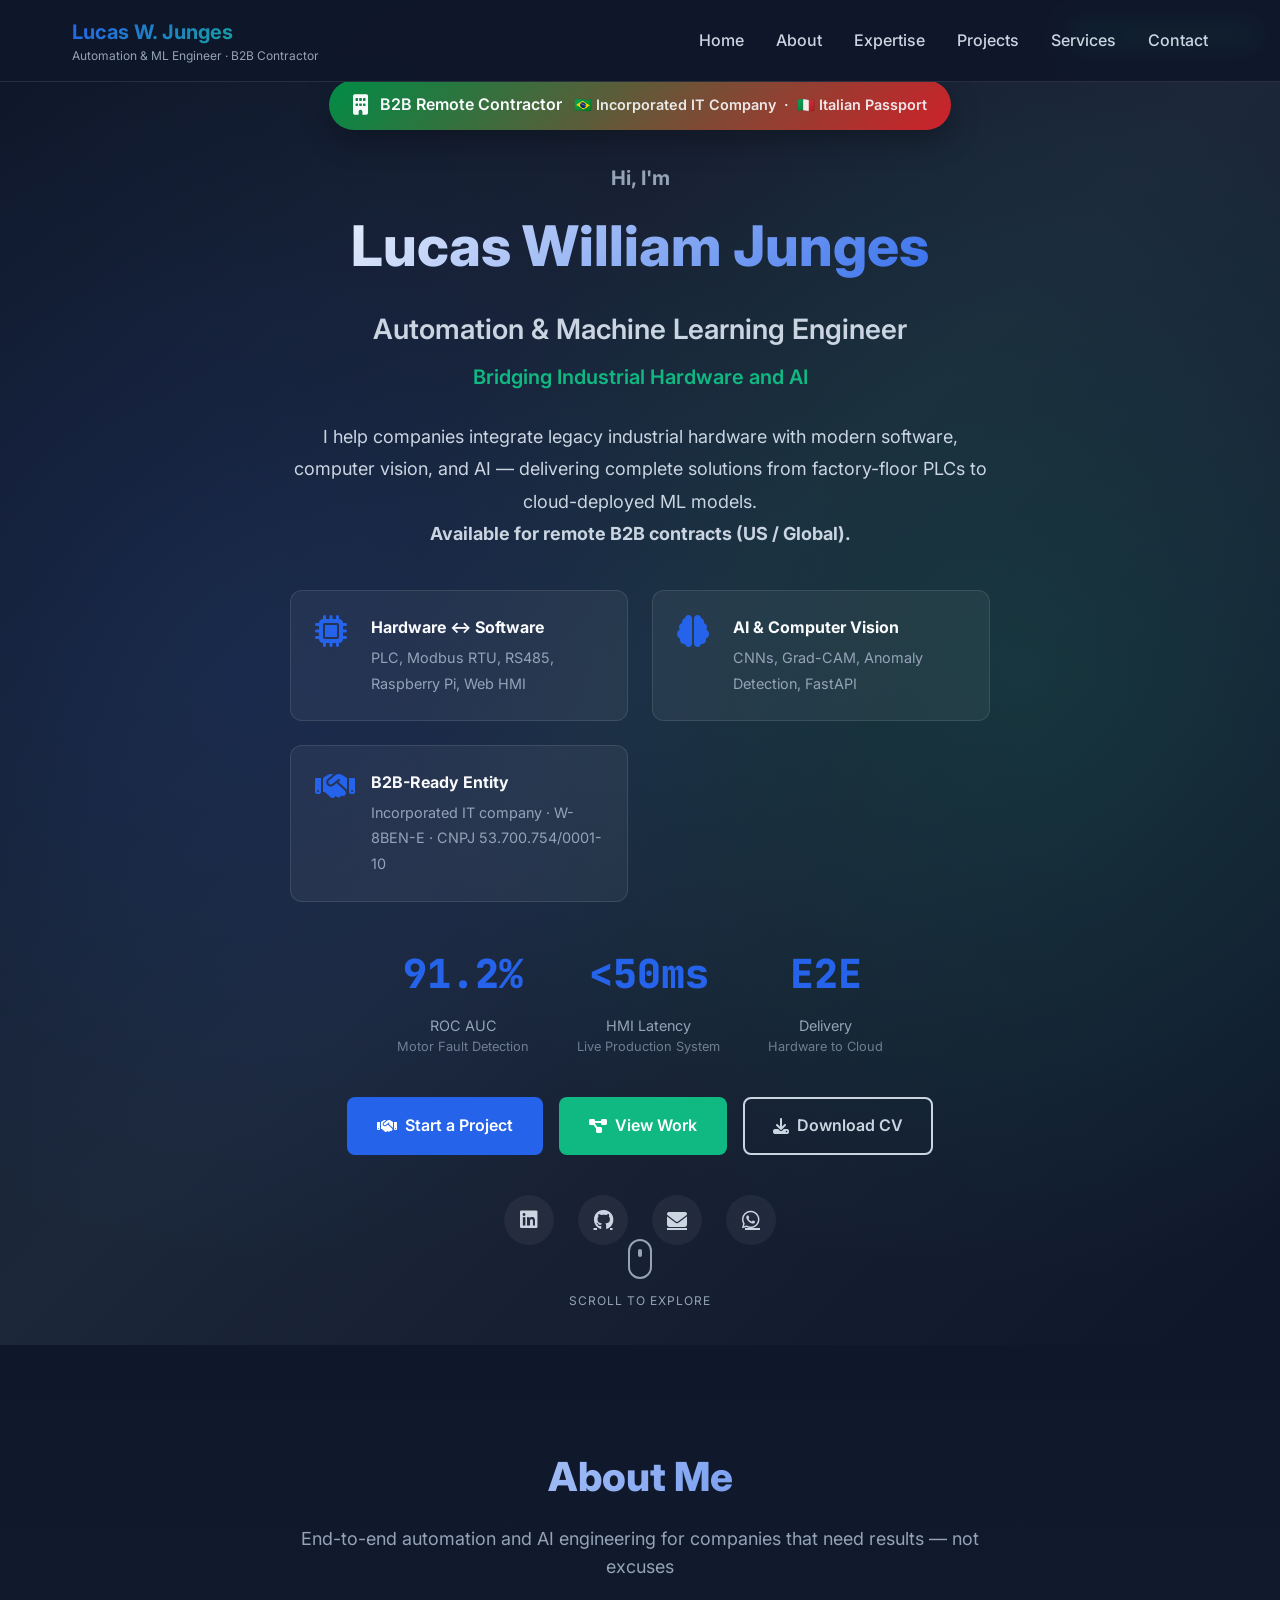
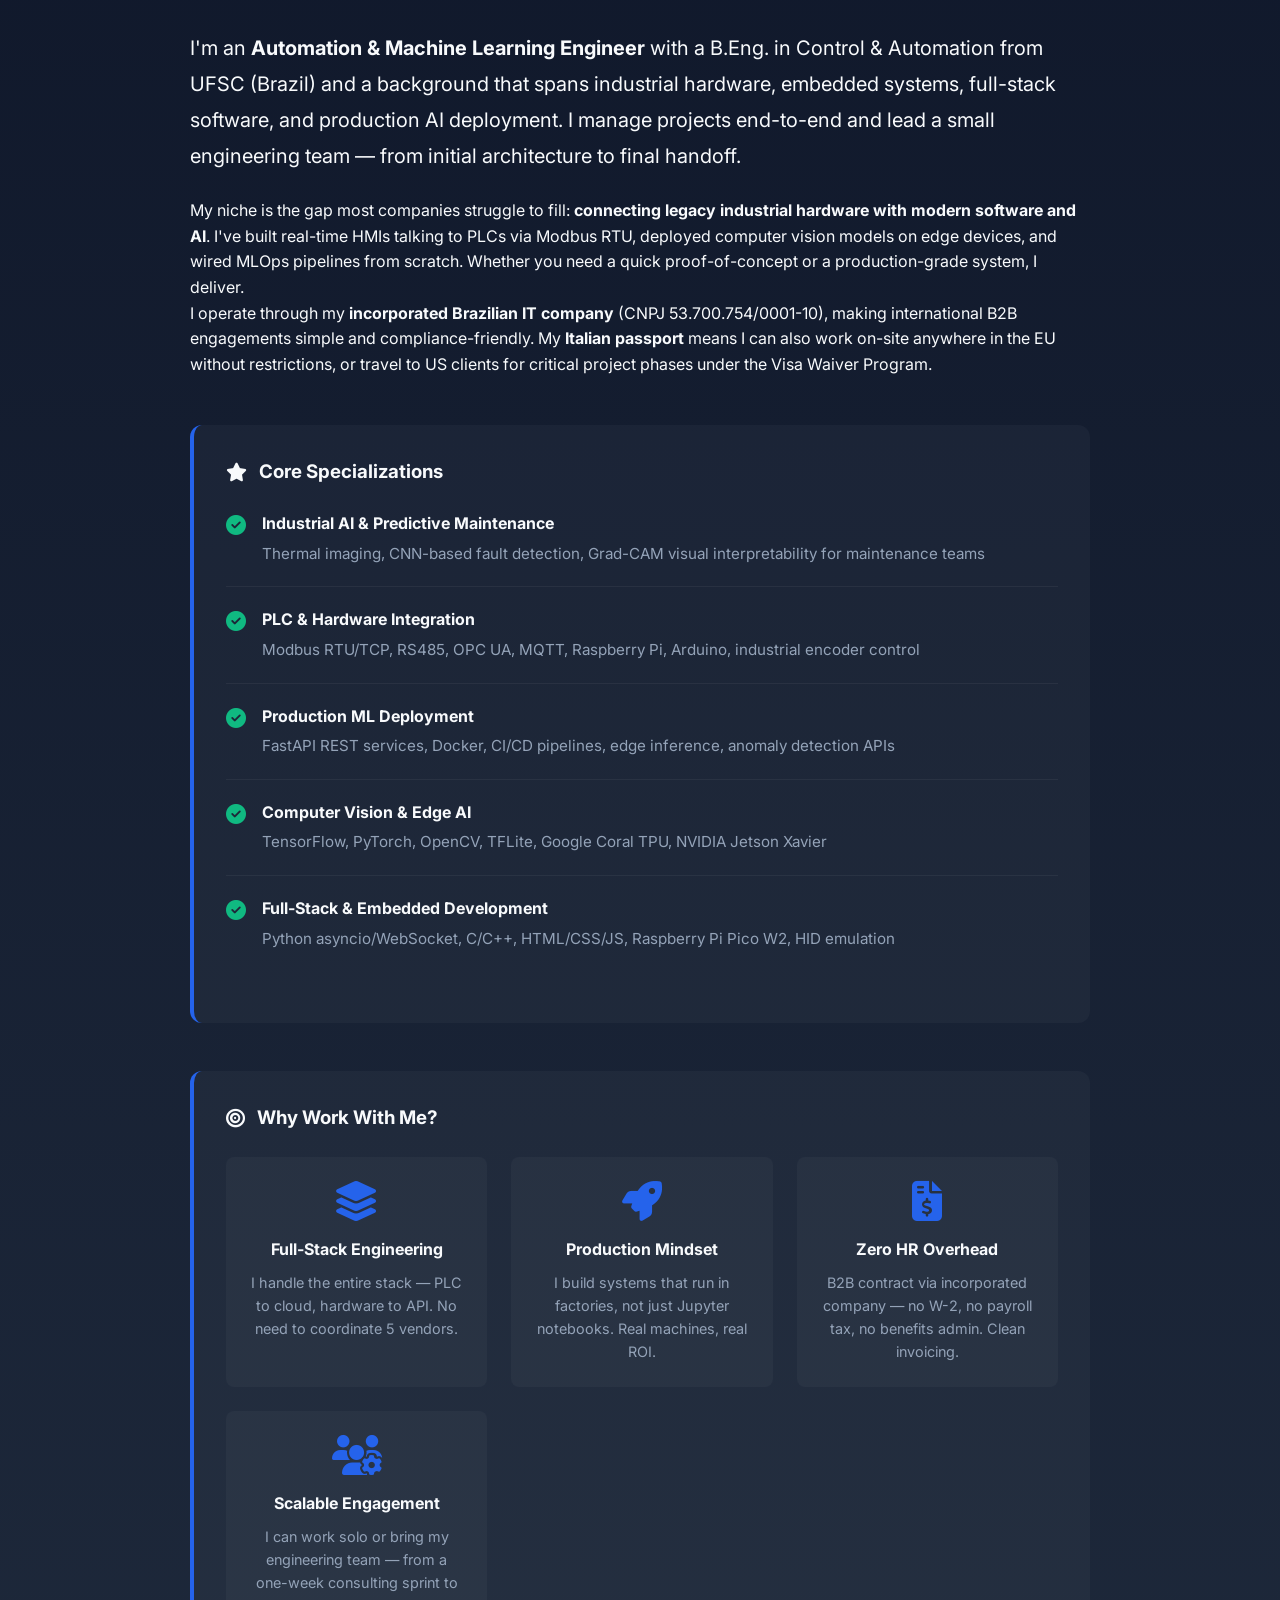
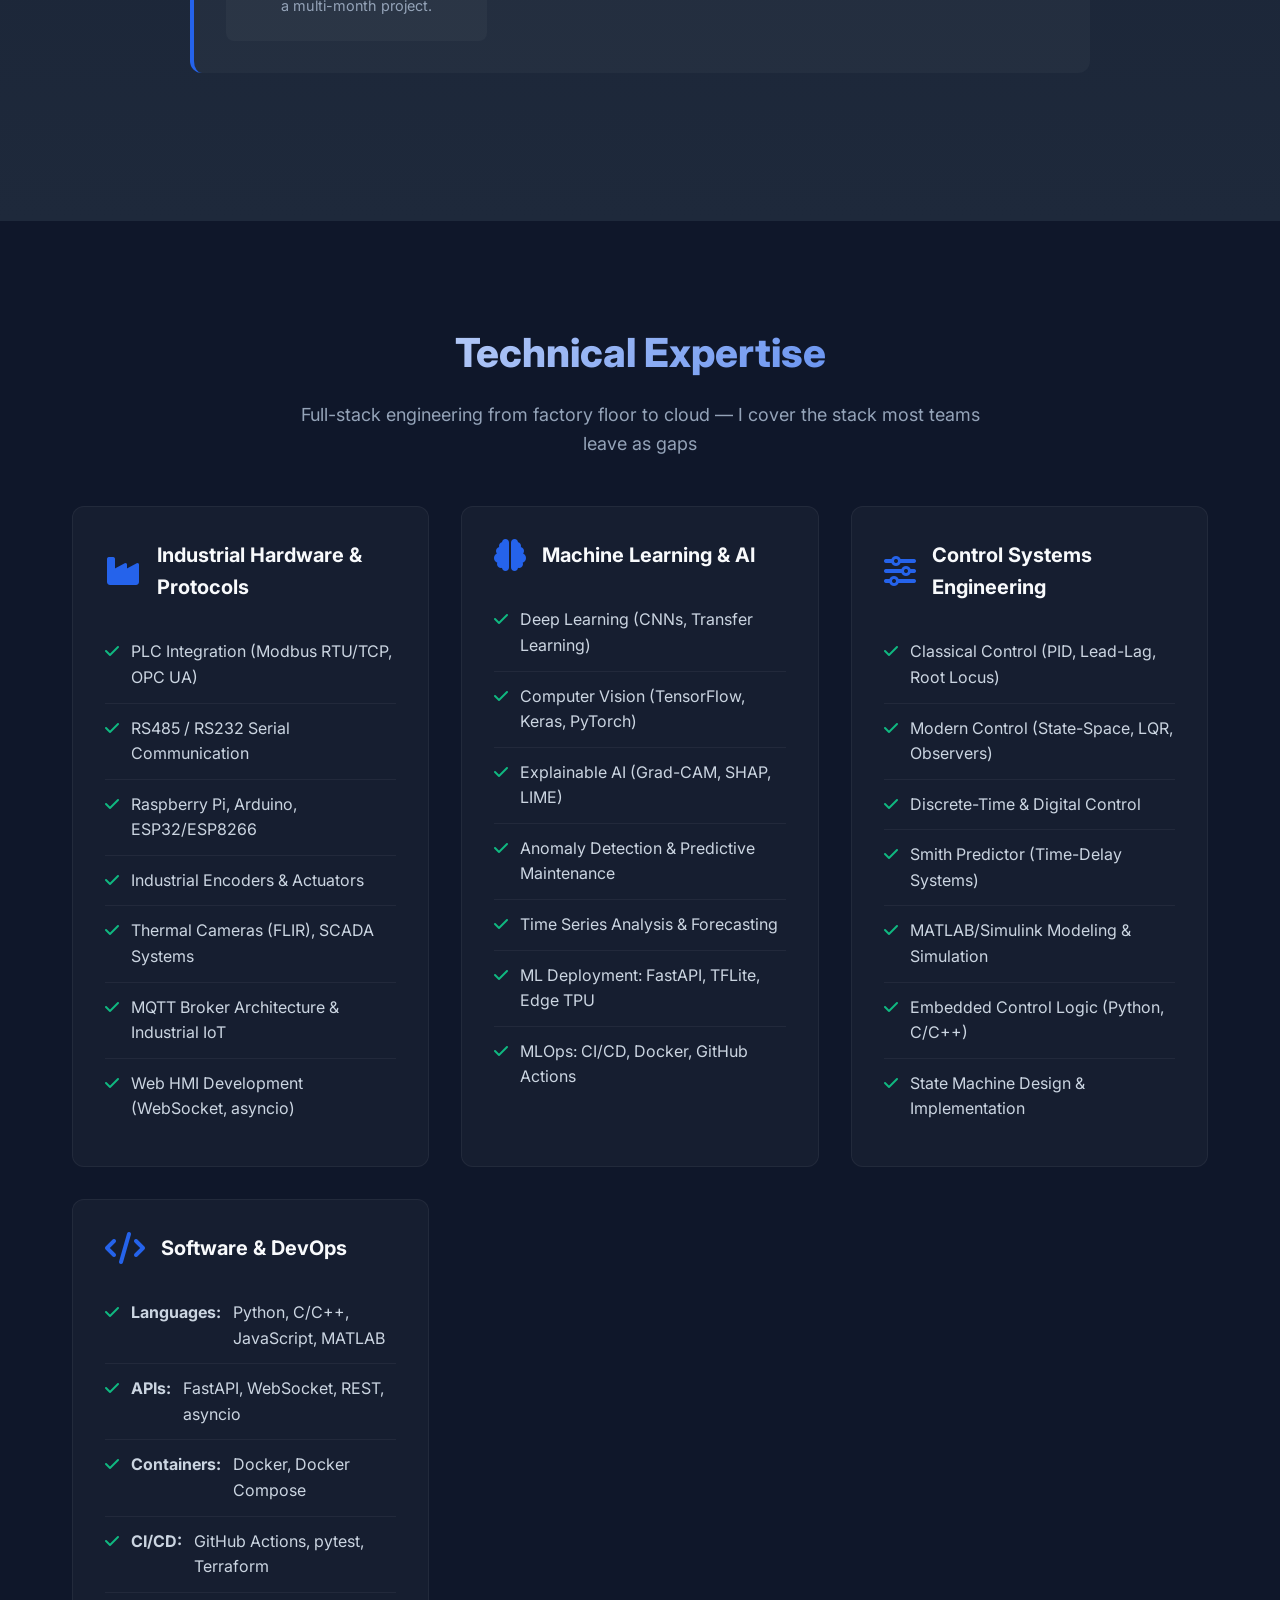
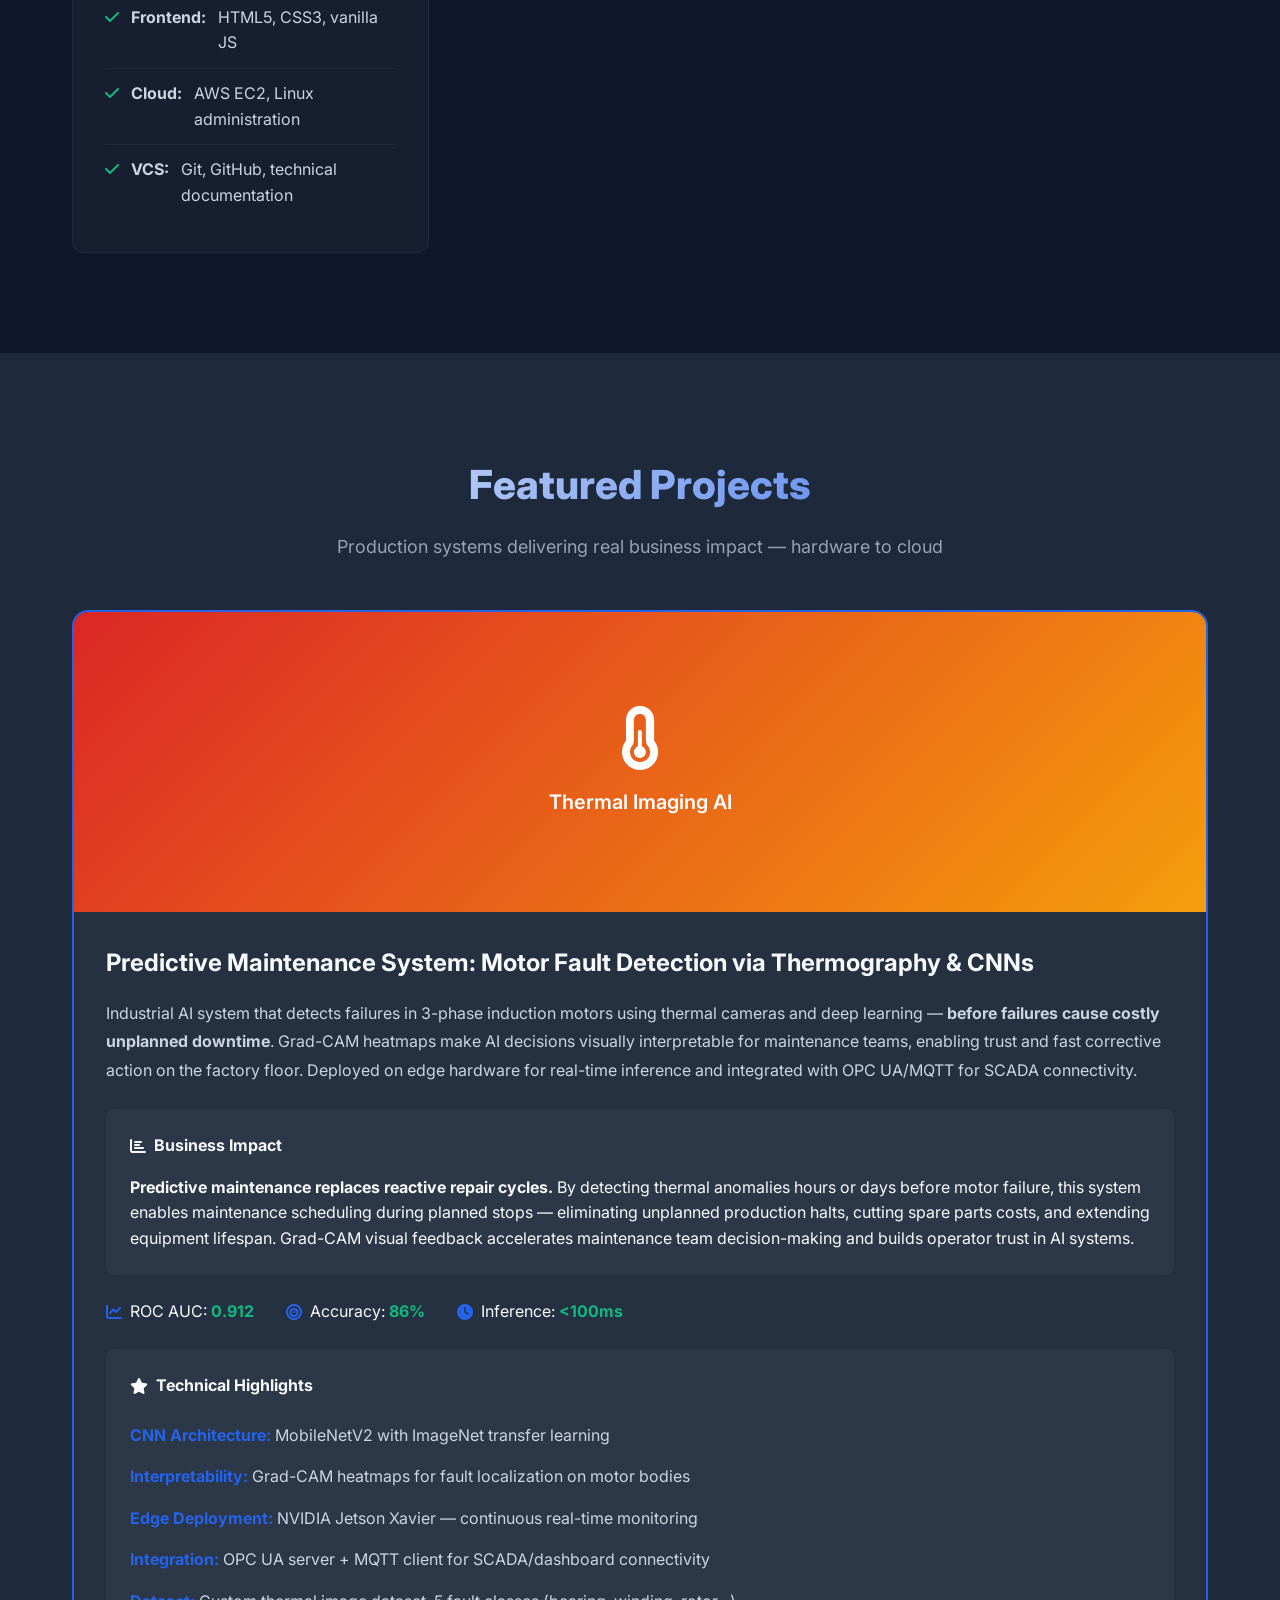
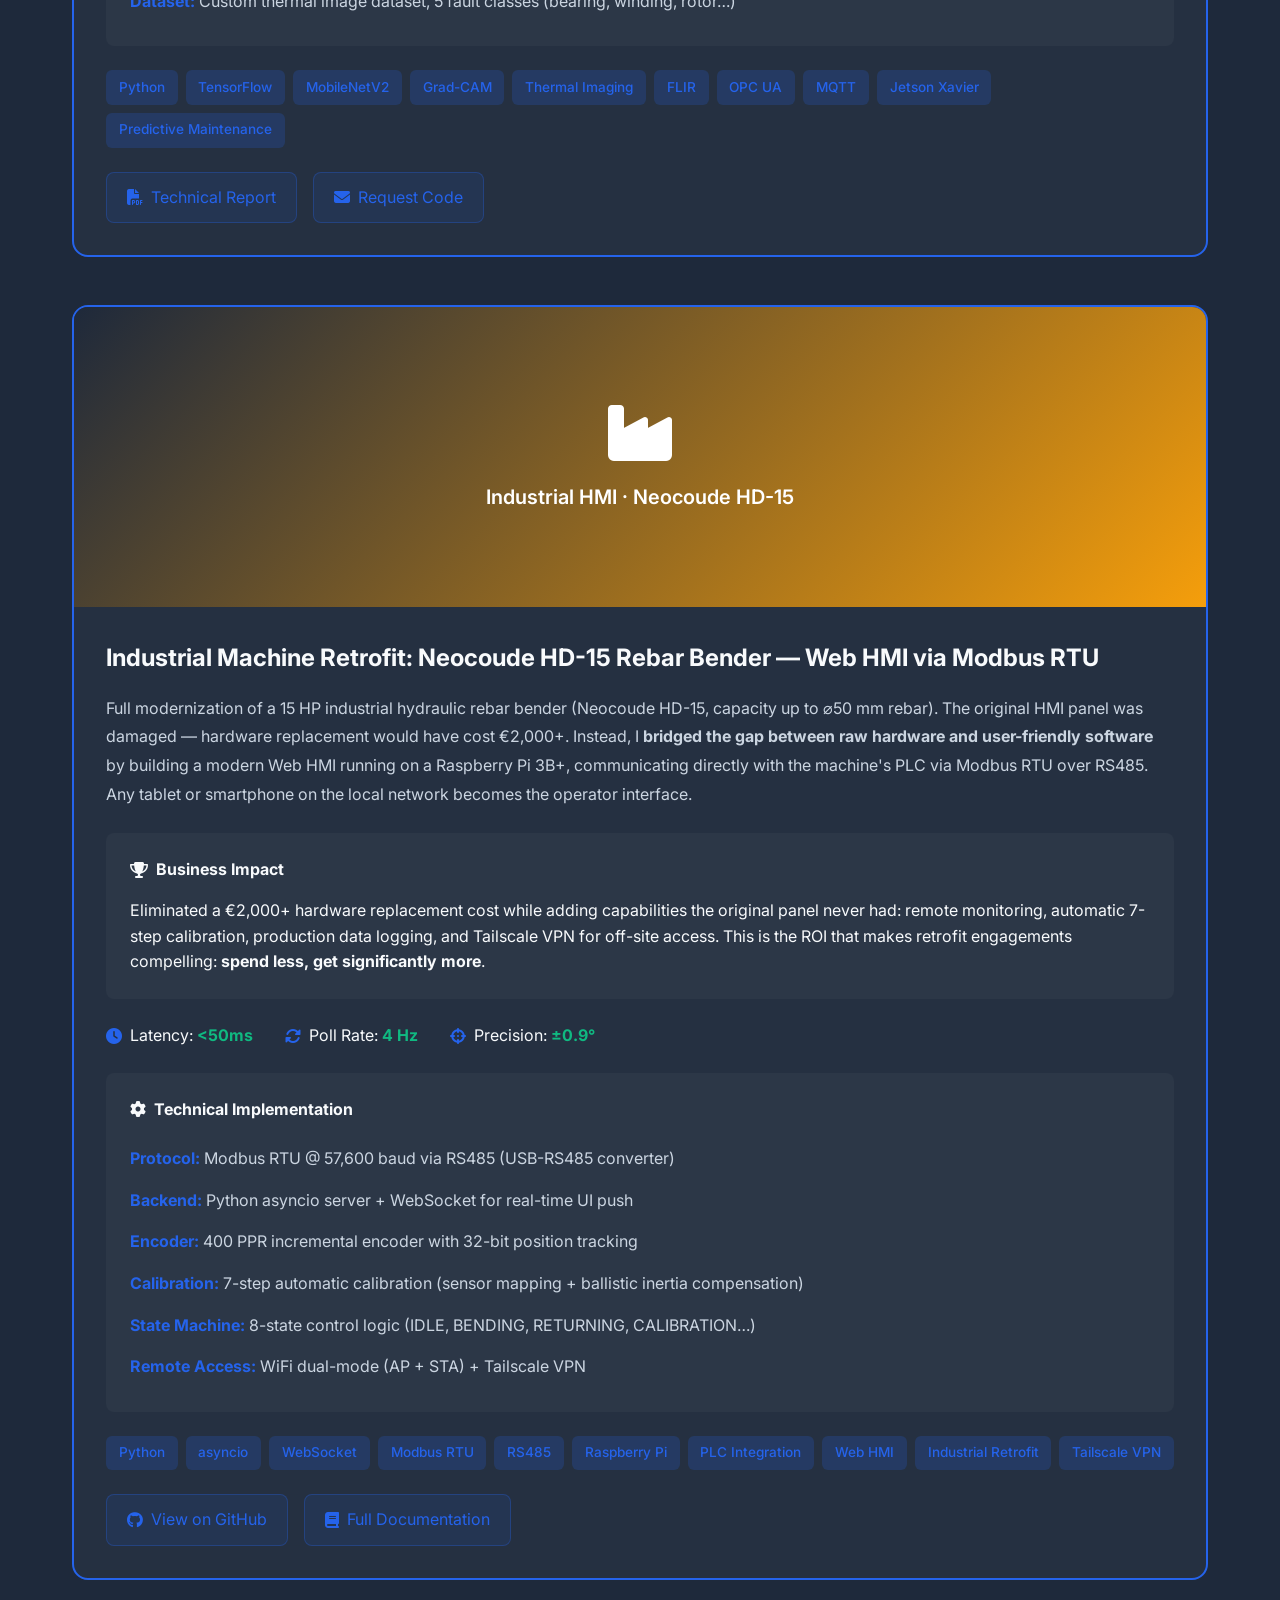
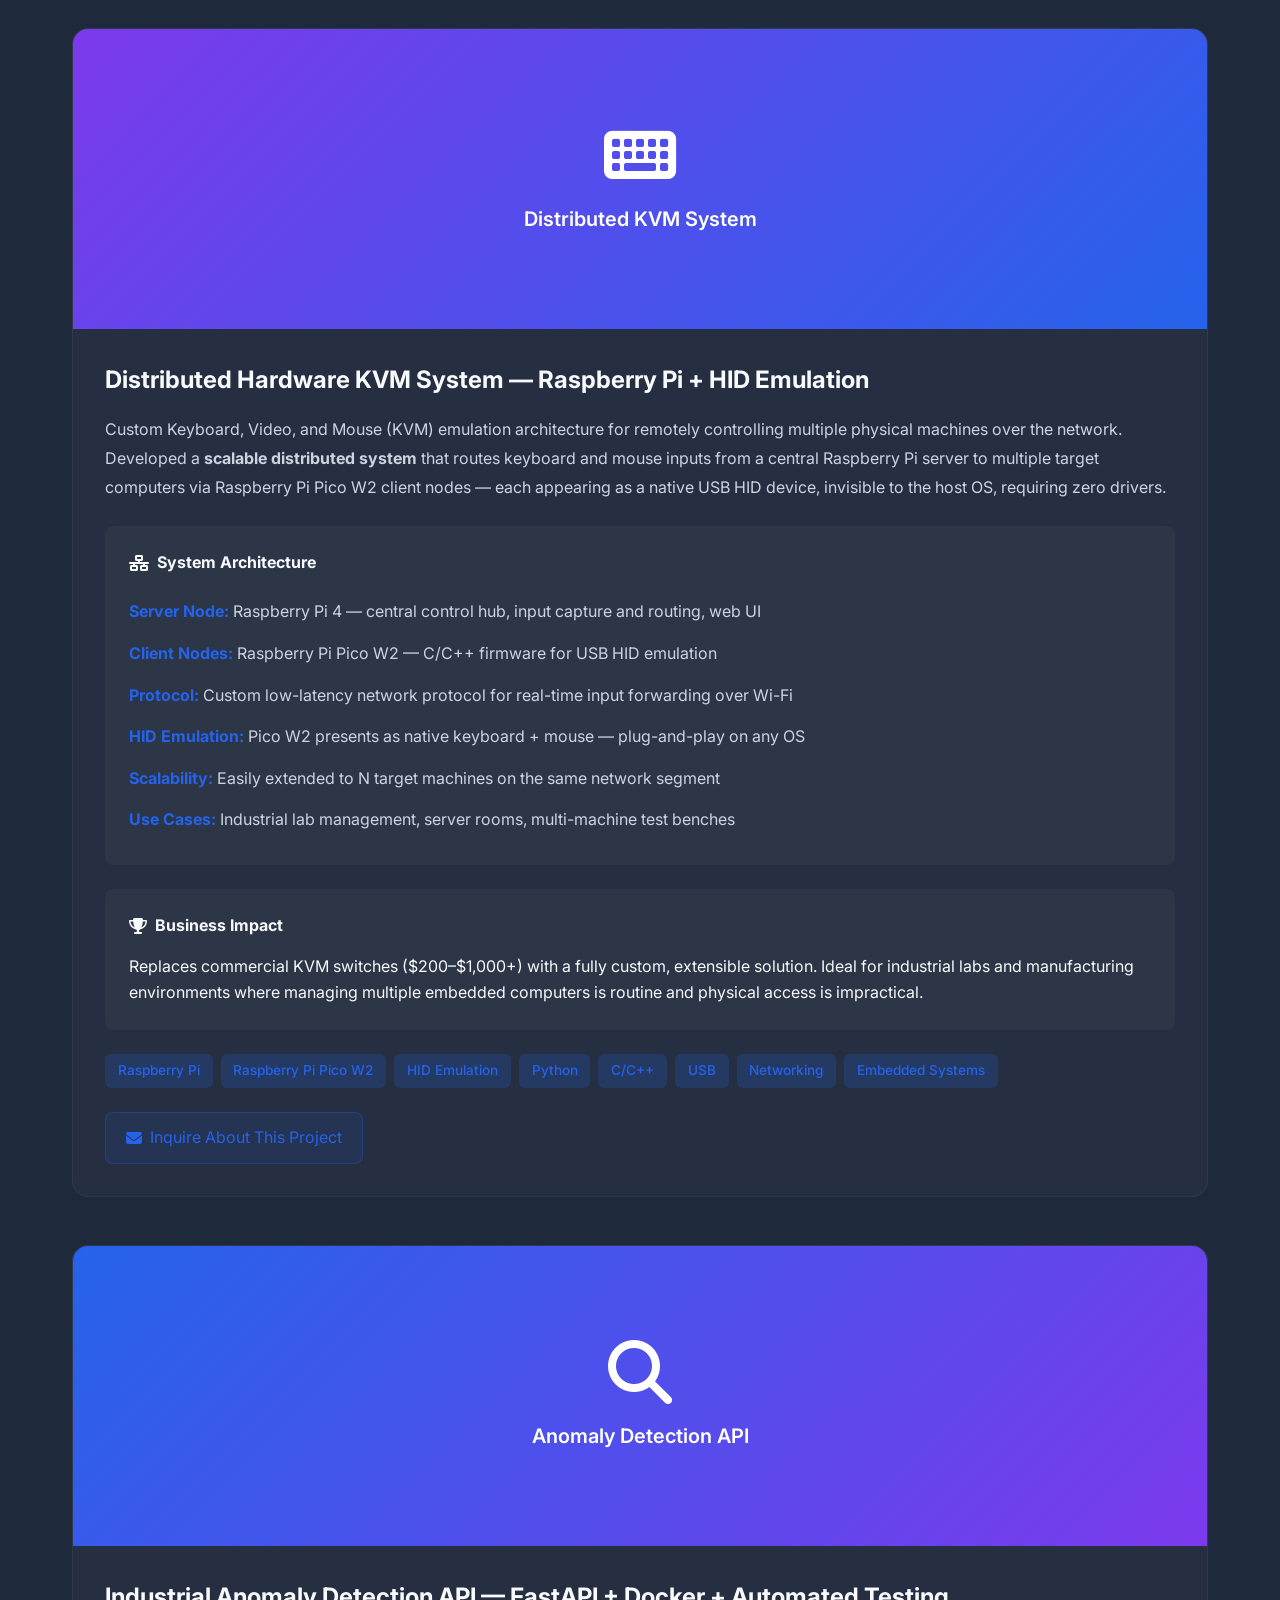
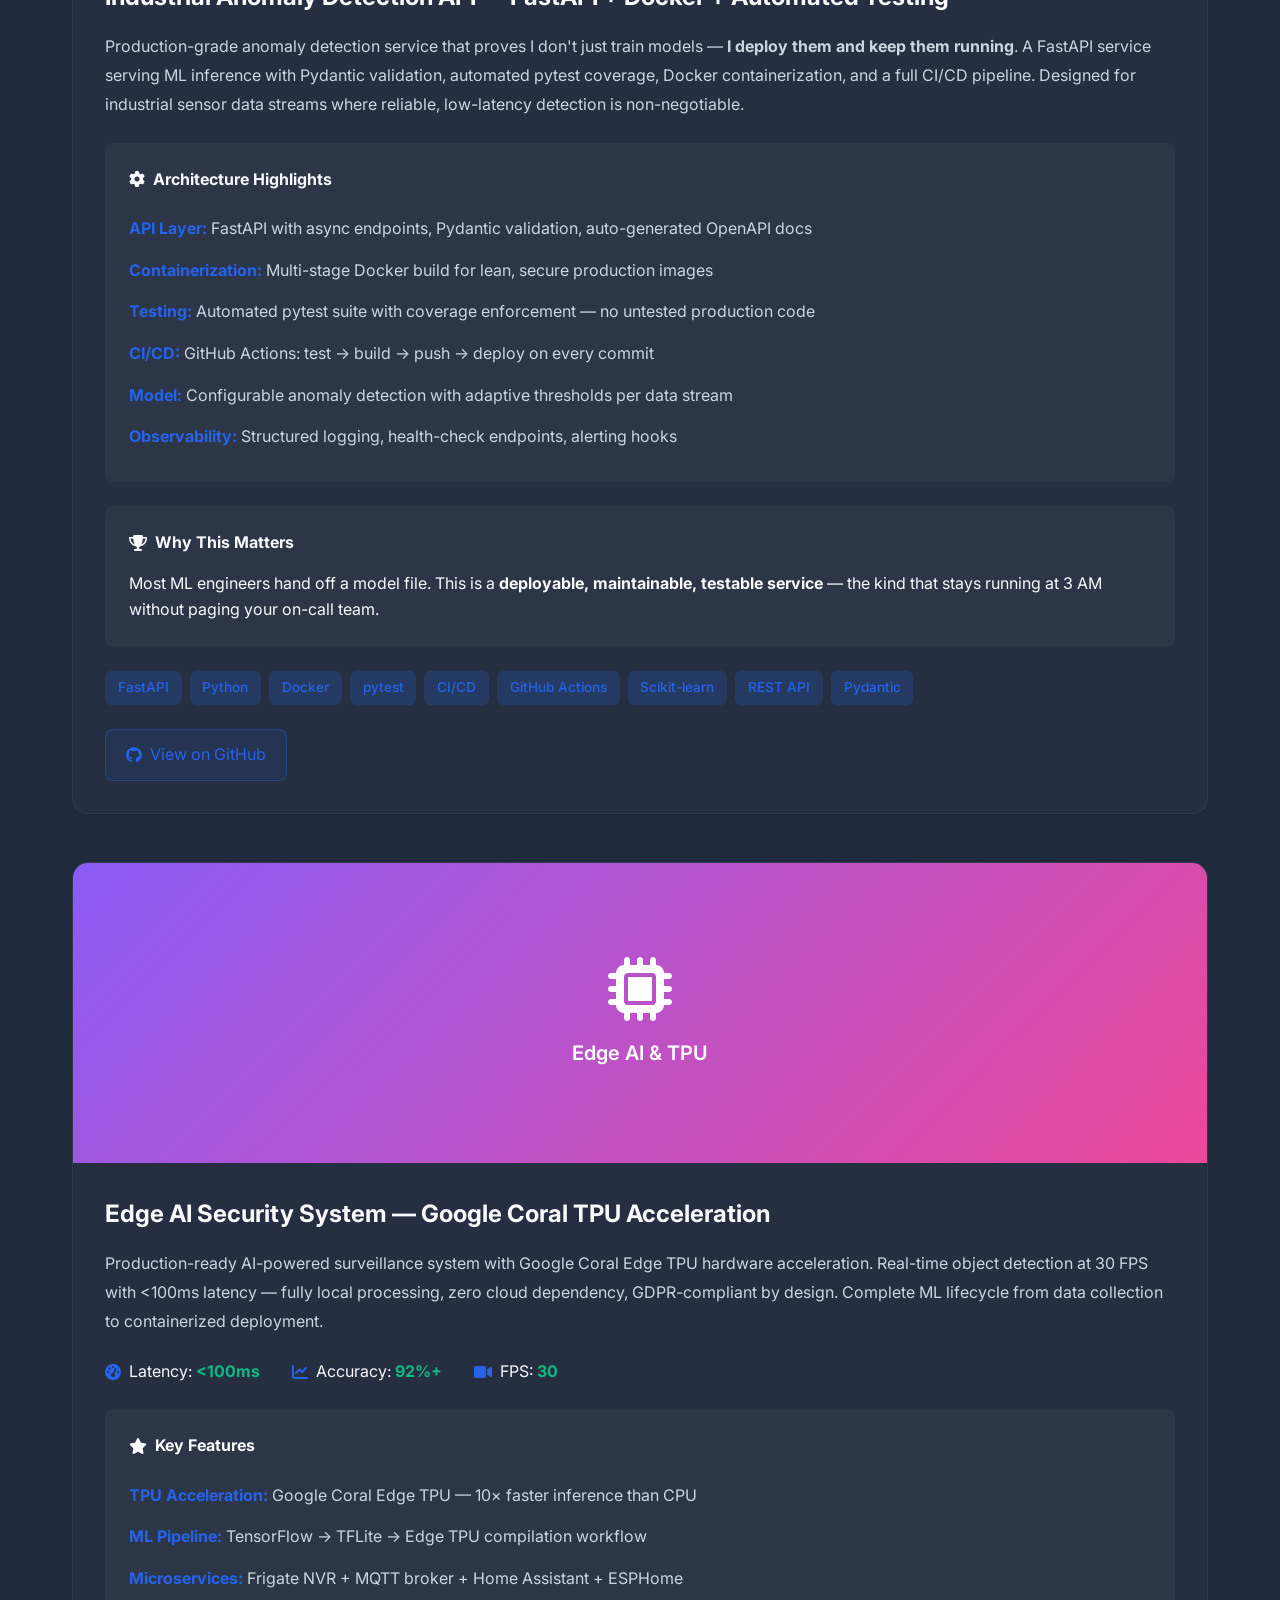
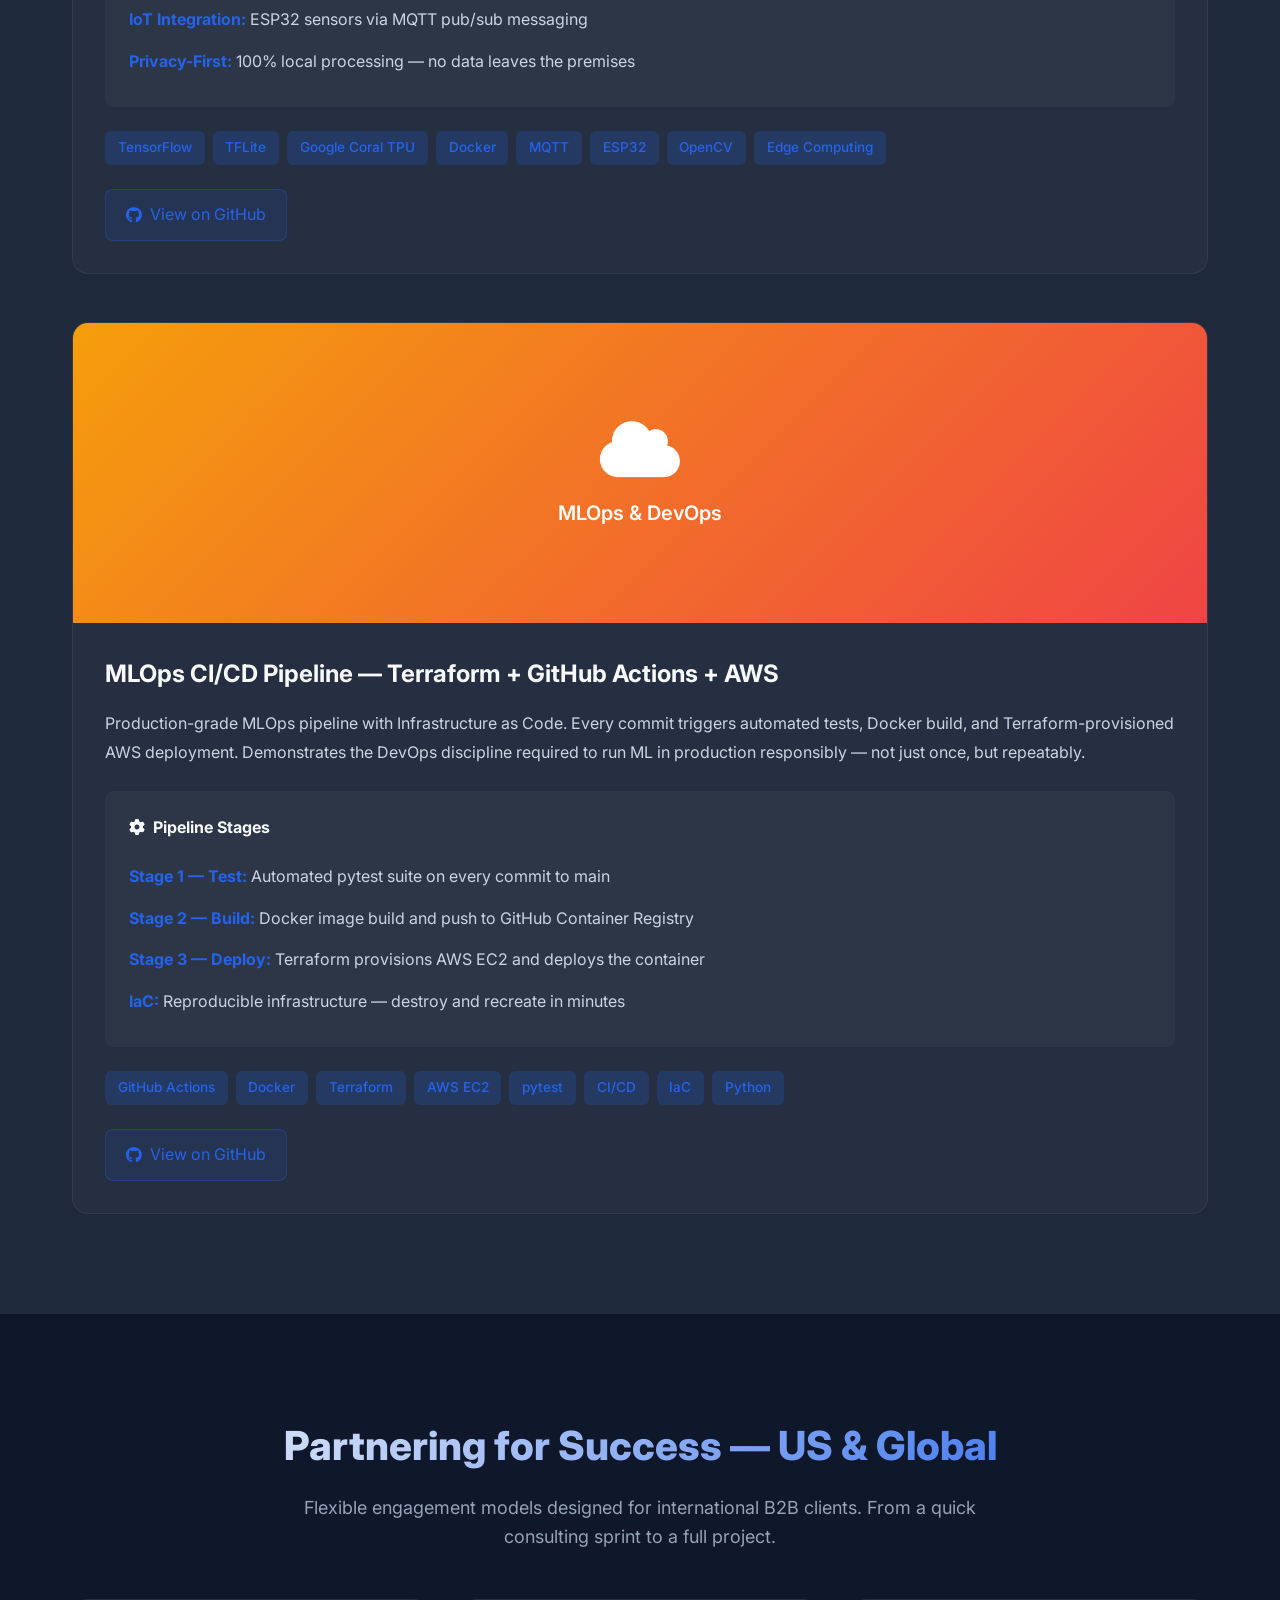
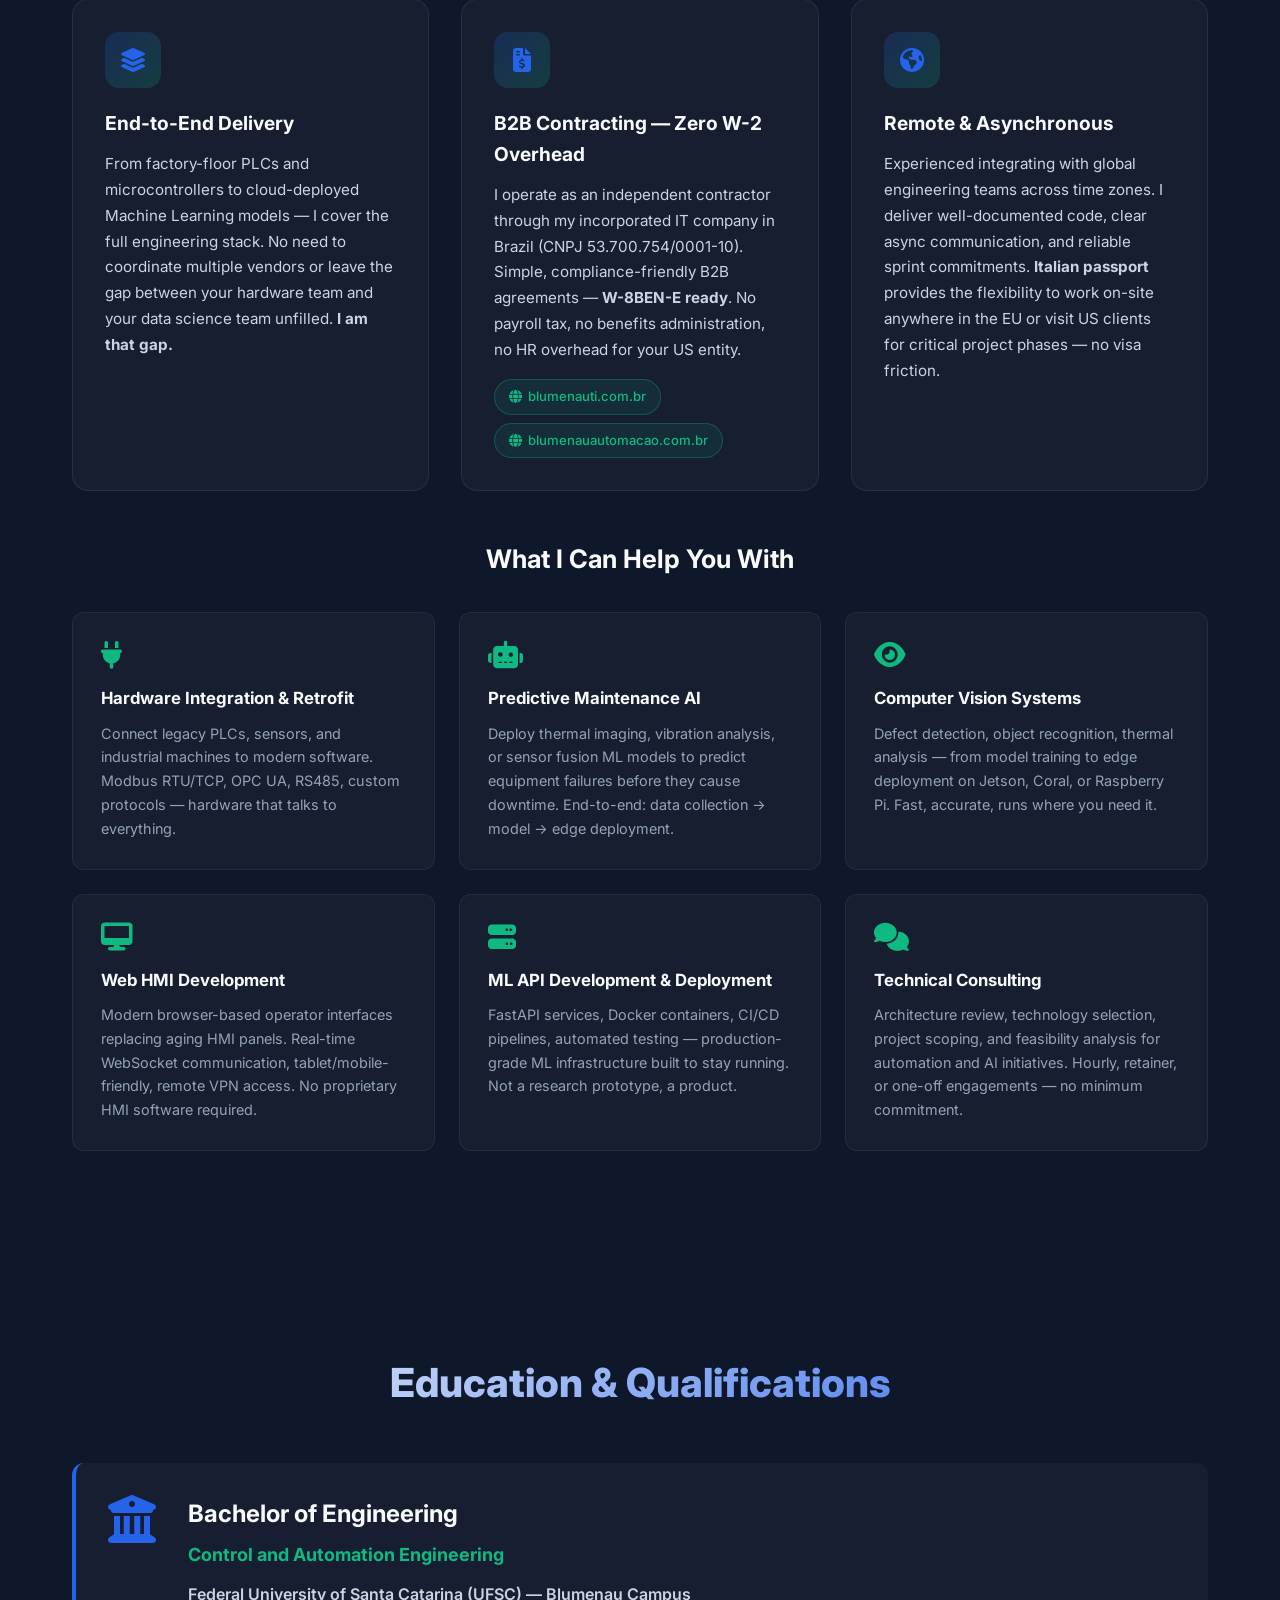
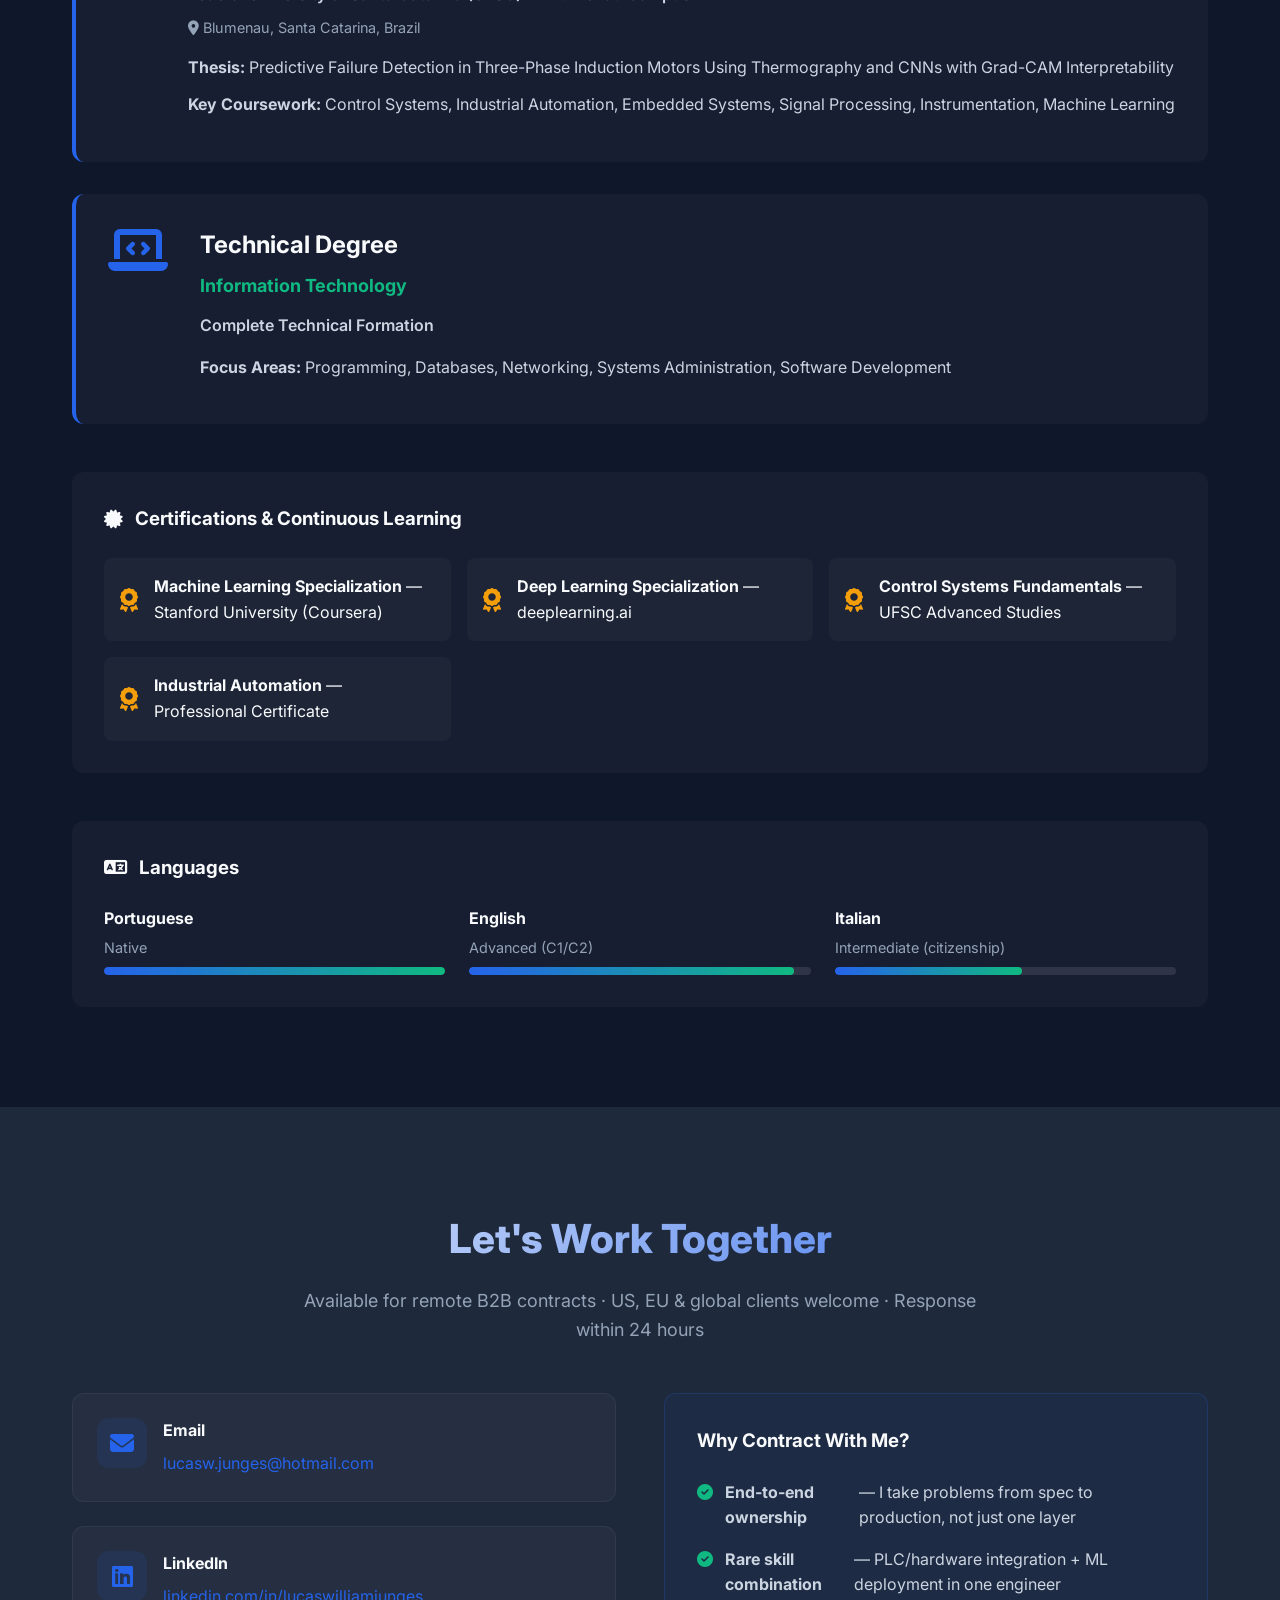
==== index.html @ c7e73b7f "Refactor portfolio: B2B remote contractor positioning for US/global market - Hero: new headline "Aut" ====
<!DOCTYPE html>
<html lang="en">
<head>
    <meta charset="UTF-8">
    <meta name="viewport" content="width=device-width, initial-scale=1.0">

    <!-- SEO: B2B Remote Contractor, US/Global Market -->
    <meta name="description" content="Lucas William Junges — Automation & Machine Learning Engineer. B2B remote contractor delivering end-to-end industrial AI, PLC integration, computer vision, and full-stack automation solutions for US and global companies. W-8BEN-E ready. CNPJ 53.700.754/0001-10.">
    <meta name="keywords" content="automation engineer contractor, machine learning consultant, industrial AI engineer, PLC integration, Modbus RTU, computer vision engineer, predictive maintenance, FastAPI ML deployment, Industry 4.0 consultant, remote B2B contractor, industrial IoT, Python automation, Docker ML, Raspberry Pi PLC, HMI development, SCADA, W-8BEN-E, Brazilian IT company, blumenau automation, industrial retrofit, industrial anomaly detection, edge AI, embedded systems engineer">
    <meta name="author" content="Lucas William Junges">
    <meta name="robots" content="index, follow">
    <link rel="canonical" href="https://lucaswjunges.github.io/">

    <!-- Open Graph / Social Media -->
    <meta property="og:type" content="website">
    <meta property="og:url" content="https://lucaswjunges.github.io/">
    <meta property="og:title" content="Lucas William Junges | Industrial AI & Automation Engineer | B2B Remote Contractor">
    <meta property="og:description" content="End-to-end automation and ML engineering. From factory-floor PLCs to cloud-deployed AI models. Available for B2B remote contracts with US and global companies. W-8BEN-E ready.">
    <meta property="og:image" content="https://lucaswjunges.github.io/assets/preview.jpg">

    <!-- Twitter Card -->
    <meta name="twitter:card" content="summary_large_image">
    <meta name="twitter:title" content="Lucas William Junges | Industrial AI & Automation Engineer">
    <meta name="twitter:description" content="B2B remote contractor. Industrial AI, PLC integration, computer vision. End-to-end delivery from hardware to cloud. W-8BEN-E ready.">

    <title>Lucas William Junges | Automation &amp; ML Engineer | B2B Remote Contractor</title>

    <!-- JSON-LD Structured Data -->
    <script type="application/ld+json">
    {
      "@context": "https://schema.org",
      "@type": "ProfessionalService",
      "name": "Lucas William Junges — Automation & AI Engineering",
      "description": "End-to-end industrial automation and machine learning engineering services. B2B remote contractor for US and global companies.",
      "url": "https://lucaswjunges.github.io/",
      "sameAs": [
        "https://linkedin.com/in/lucaswilliamjunges",
        "https://github.com/lucaswjunges",
        "https://www.blumenauti.com.br",
        "https://www.blumenauautomacao.com.br"
      ],
      "founder": {
        "@type": "Person",
        "name": "Lucas William Junges",
        "jobTitle": "Automation & Machine Learning Engineer",
        "email": "lucasw.junges@hotmail.com",
        "nationality": ["Brazilian", "Italian"],
        "alumniOf": "Federal University of Santa Catarina (UFSC)"
      },
      "areaServed": "Worldwide",
      "serviceType": ["Industrial Automation", "Machine Learning Engineering", "Computer Vision", "PLC Integration", "IoT Development", "Software Development", "Predictive Maintenance", "Technical Consulting"],
      "taxID": "53.700.754/0001-10"
    }
    </script>

    <!-- Fonts -->
    <link rel="preconnect" href="https://fonts.googleapis.com">
    <link rel="preconnect" href="https://fonts.gstatic.com" crossorigin>
    <link href="https://fonts.googleapis.com/css2?family=Inter:wght@300;400;500;600;700;800&family=JetBrains+Mono:wght@400;500;600&display=swap" rel="stylesheet">

    <!-- Font Awesome -->
    <link rel="stylesheet" href="https://cdnjs.cloudflare.com/ajax/libs/font-awesome/6.4.0/css/all.min.css">

    <!-- Custom CSS -->
    <link rel="stylesheet" href="css/style.css">
</head>
<body>

    <!-- Navigation -->
    <nav class="navbar" id="navbar">
        <div class="container">
            <a href="#" class="logo">
                <span class="logo-text">Lucas W. Junges</span>
                <span class="logo-subtitle">Automation &amp; ML Engineer · B2B Contractor</span>
            </a>
            <ul class="nav-menu" id="nav-menu">
                <li><a href="#home" class="nav-link">Home</a></li>
                <li><a href="#about" class="nav-link">About</a></li>
                <li><a href="#expertise" class="nav-link">Expertise</a></li>
                <li><a href="#projects" class="nav-link">Projects</a></li>
                <li><a href="#services" class="nav-link">Services</a></li>
                <li><a href="#contact" class="nav-link">Contact</a></li>
            </ul>
            <div class="hamburger" id="hamburger">
                <span></span>
                <span></span>
                <span></span>
            </div>
        </div>
    </nav>

    <!-- ===== HERO SECTION ===== -->
    <section id="home" class="hero">
        <div class="hero-background"></div>
        <div class="container">
            <div class="hero-content">

                <!-- B2B Contractor Badge -->
                <div class="eu-badge">
                    <i class="fas fa-building"></i>
                    <span>B2B Remote Contractor</span>
                    <span class="badge-detail">🇧🇷 Incorporated IT Company &nbsp;·&nbsp; 🇮🇹 Italian Passport</span>
                </div>

                <h1 class="hero-title">
                    <span class="greeting">Hi, I'm</span>
                    <span class="name">Lucas William Junges</span>
                </h1>
                <h2 class="hero-subtitle">
                    Automation &amp; Machine Learning Engineer<br>
                    <span class="specialty">Bridging Industrial Hardware and AI</span>
                </h2>
                <p class="hero-description">
                    I help companies integrate legacy industrial hardware with modern software, computer vision, and AI —
                    delivering complete solutions from factory-floor PLCs to cloud-deployed ML models.<br>
                    <strong>Available for remote B2B contracts (US / Global).</strong>
                </p>

                <div class="hero-highlights">
                    <div class="highlight-item">
                        <i class="fas fa-microchip"></i>
                        <div>
                            <strong>Hardware ↔ Software</strong>
                            <span>PLC, Modbus RTU, RS485, Raspberry Pi, Web HMI</span>
                        </div>
                    </div>
                    <div class="highlight-item">
                        <i class="fas fa-brain"></i>
                        <div>
                            <strong>AI &amp; Computer Vision</strong>
                            <span>CNNs, Grad-CAM, Anomaly Detection, FastAPI</span>
                        </div>
                    </div>
                    <div class="highlight-item">
                        <i class="fas fa-handshake"></i>
                        <div>
                            <strong>B2B-Ready Entity</strong>
                            <span>Incorporated IT company · W-8BEN-E · CNPJ 53.700.754/0001-10</span>
                        </div>
                    </div>
                </div>

                <div class="hero-stats">
                    <div class="stat-item">
                        <span class="stat-number">91.2%</span>
                        <span class="stat-label">ROC AUC<br><small>Motor Fault Detection</small></span>
                    </div>
                    <div class="stat-item">
                        <span class="stat-number">&lt;50ms</span>
                        <span class="stat-label">HMI Latency<br><small>Live Production System</small></span>
                    </div>
                    <div class="stat-item">
                        <span class="stat-number">E2E</span>
                        <span class="stat-label">Delivery<br><small>Hardware to Cloud</small></span>
                    </div>
                </div>

                <div class="hero-cta">
                    <a href="#services" class="btn btn-primary">
                        <i class="fas fa-handshake"></i>
                        Start a Project
                    </a>
                    <a href="#projects" class="btn btn-secondary">
                        <i class="fas fa-project-diagram"></i>
                        View Work
                    </a>
                    <a href="assets/cv/Lucas_Junges_CV_EN.pdf" class="btn btn-outline" download>
                        <i class="fas fa-download"></i>
                        Download CV
                    </a>
                </div>

                <div class="hero-social">
                    <a href="https://linkedin.com/in/lucaswilliamjunges" target="_blank" rel="noopener" aria-label="LinkedIn" title="LinkedIn Profile">
                        <i class="fab fa-linkedin"></i>
                    </a>
                    <a href="https://github.com/lucaswjunges" target="_blank" rel="noopener" aria-label="GitHub" title="GitHub Portfolio">
                        <i class="fab fa-github"></i>
                    </a>
                    <a href="mailto:lucasw.junges@hotmail.com" aria-label="Email" title="Send Email">
                        <i class="fas fa-envelope"></i>
                    </a>
                    <a href="https://wa.me/5547992234556" target="_blank" rel="noopener" aria-label="WhatsApp" title="WhatsApp">
                        <i class="fab fa-whatsapp"></i>
                    </a>
                </div>
            </div>
        </div>
        <div class="scroll-indicator">
            <div class="mouse">
                <div class="wheel"></div>
            </div>
            <span>Scroll to explore</span>
        </div>
    </section>

    <!-- ===== ABOUT SECTION ===== -->
    <section id="about" class="about">
        <div class="container">
            <h2 class="section-title">About Me</h2>
            <p class="section-subtitle">End-to-end automation and AI engineering for companies that need results — not excuses</p>

            <div class="about-content">
                <div class="about-text">
                    <div class="about-intro">
                        <p class="lead">
                            I'm an <strong>Automation &amp; Machine Learning Engineer</strong> with a B.Eng. in Control &amp; Automation from UFSC (Brazil) and a background that spans industrial hardware, embedded systems, full-stack software, and production AI deployment. I manage projects end-to-end and lead a small engineering team — from initial architecture to final handoff.
                        </p>
                        <p>
                            My niche is the gap most companies struggle to fill: <strong>connecting legacy industrial hardware with modern software and AI</strong>. I've built real-time HMIs talking to PLCs via Modbus RTU, deployed computer vision models on edge devices, and wired MLOps pipelines from scratch. Whether you need a quick proof-of-concept or a production-grade system, I deliver.
                        </p>
                        <p>
                            I operate through my <strong>incorporated Brazilian IT company</strong> (CNPJ 53.700.754/0001-10), making international B2B engagements simple and compliance-friendly. My <strong>Italian passport</strong> means I can also work on-site anywhere in the EU without restrictions, or travel to US clients for critical project phases under the Visa Waiver Program.
                        </p>
                    </div>

                    <div class="about-specializations">
                        <h3><i class="fas fa-star"></i> Core Specializations</h3>
                        <ul class="specialization-list">
                            <li>
                                <i class="fas fa-check-circle"></i>
                                <div>
                                    <strong>Industrial AI &amp; Predictive Maintenance</strong>
                                    <span>Thermal imaging, CNN-based fault detection, Grad-CAM visual interpretability for maintenance teams</span>
                                </div>
                            </li>
                            <li>
                                <i class="fas fa-check-circle"></i>
                                <div>
                                    <strong>PLC &amp; Hardware Integration</strong>
                                    <span>Modbus RTU/TCP, RS485, OPC UA, MQTT, Raspberry Pi, Arduino, industrial encoder control</span>
                                </div>
                            </li>
                            <li>
                                <i class="fas fa-check-circle"></i>
                                <div>
                                    <strong>Production ML Deployment</strong>
                                    <span>FastAPI REST services, Docker, CI/CD pipelines, edge inference, anomaly detection APIs</span>
                                </div>
                            </li>
                            <li>
                                <i class="fas fa-check-circle"></i>
                                <div>
                                    <strong>Computer Vision &amp; Edge AI</strong>
                                    <span>TensorFlow, PyTorch, OpenCV, TFLite, Google Coral TPU, NVIDIA Jetson Xavier</span>
                                </div>
                            </li>
                            <li>
                                <i class="fas fa-check-circle"></i>
                                <div>
                                    <strong>Full-Stack &amp; Embedded Development</strong>
                                    <span>Python asyncio/WebSocket, C/C++, HTML/CSS/JS, Raspberry Pi Pico W2, HID emulation</span>
                                </div>
                            </li>
                        </ul>
                    </div>

                    <div class="about-value-proposition">
                        <h3><i class="fas fa-bullseye"></i> Why Work With Me?</h3>
                        <div class="value-grid">
                            <div class="value-item">
                                <i class="fas fa-layer-group"></i>
                                <strong>Full-Stack Engineering</strong>
                                <p>I handle the entire stack — PLC to cloud, hardware to API. No need to coordinate 5 vendors.</p>
                            </div>
                            <div class="value-item">
                                <i class="fas fa-rocket"></i>
                                <strong>Production Mindset</strong>
                                <p>I build systems that run in factories, not just Jupyter notebooks. Real machines, real ROI.</p>
                            </div>
                            <div class="value-item">
                                <i class="fas fa-file-invoice-dollar"></i>
                                <strong>Zero HR Overhead</strong>
                                <p>B2B contract via incorporated company — no W-2, no payroll tax, no benefits admin. Clean invoicing.</p>
                            </div>
                            <div class="value-item">
                                <i class="fas fa-users-cog"></i>
                                <strong>Scalable Engagement</strong>
                                <p>I can work solo or bring my engineering team — from a one-week consulting sprint to a multi-month project.</p>
                            </div>
                        </div>
                    </div>
                </div>
            </div>
        </div>
    </section>

    <!-- ===== EXPERTISE SECTION ===== -->
    <section id="expertise" class="expertise">
        <div class="container">
            <h2 class="section-title">Technical Expertise</h2>
            <p class="section-subtitle">Full-stack engineering from factory floor to cloud — I cover the stack most teams leave as gaps</p>

            <div class="expertise-grid">
                <!-- Industrial Hardware & Protocols -->
                <div class="expertise-category">
                    <div class="category-header">
                        <i class="fas fa-industry"></i>
                        <h3>Industrial Hardware &amp; Protocols</h3>
                    </div>
                    <ul class="skill-list">
                        <li><i class="fas fa-check"></i> PLC Integration (Modbus RTU/TCP, OPC UA)</li>
                        <li><i class="fas fa-check"></i> RS485 / RS232 Serial Communication</li>
                        <li><i class="fas fa-check"></i> Raspberry Pi, Arduino, ESP32/ESP8266</li>
                        <li><i class="fas fa-check"></i> Industrial Encoders &amp; Actuators</li>
                        <li><i class="fas fa-check"></i> Thermal Cameras (FLIR), SCADA Systems</li>
                        <li><i class="fas fa-check"></i> MQTT Broker Architecture &amp; Industrial IoT</li>
                        <li><i class="fas fa-check"></i> Web HMI Development (WebSocket, asyncio)</li>
                    </ul>
                </div>

                <!-- Machine Learning & AI -->
                <div class="expertise-category">
                    <div class="category-header">
                        <i class="fas fa-brain"></i>
                        <h3>Machine Learning &amp; AI</h3>
                    </div>
                    <ul class="skill-list">
                        <li><i class="fas fa-check"></i> Deep Learning (CNNs, Transfer Learning)</li>
                        <li><i class="fas fa-check"></i> Computer Vision (TensorFlow, Keras, PyTorch)</li>
                        <li><i class="fas fa-check"></i> Explainable AI (Grad-CAM, SHAP, LIME)</li>
                        <li><i class="fas fa-check"></i> Anomaly Detection &amp; Predictive Maintenance</li>
                        <li><i class="fas fa-check"></i> Time Series Analysis &amp; Forecasting</li>
                        <li><i class="fas fa-check"></i> ML Deployment: FastAPI, TFLite, Edge TPU</li>
                        <li><i class="fas fa-check"></i> MLOps: CI/CD, Docker, GitHub Actions</li>
                    </ul>
                </div>

                <!-- Control Systems Engineering -->
                <div class="expertise-category">
                    <div class="category-header">
                        <i class="fas fa-sliders-h"></i>
                        <h3>Control Systems Engineering</h3>
                    </div>
                    <ul class="skill-list">
                        <li><i class="fas fa-check"></i> Classical Control (PID, Lead-Lag, Root Locus)</li>
                        <li><i class="fas fa-check"></i> Modern Control (State-Space, LQR, Observers)</li>
                        <li><i class="fas fa-check"></i> Discrete-Time &amp; Digital Control</li>
                        <li><i class="fas fa-check"></i> Smith Predictor (Time-Delay Systems)</li>
                        <li><i class="fas fa-check"></i> MATLAB/Simulink Modeling &amp; Simulation</li>
                        <li><i class="fas fa-check"></i> Embedded Control Logic (Python, C/C++)</li>
                        <li><i class="fas fa-check"></i> State Machine Design &amp; Implementation</li>
                    </ul>
                </div>

                <!-- Software & DevOps -->
                <div class="expertise-category">
                    <div class="category-header">
                        <i class="fas fa-code"></i>
                        <h3>Software &amp; DevOps</h3>
                    </div>
                    <ul class="skill-list">
                        <li><i class="fas fa-check"></i> <strong>Languages:</strong> Python, C/C++, JavaScript, MATLAB</li>
                        <li><i class="fas fa-check"></i> <strong>APIs:</strong> FastAPI, WebSocket, REST, asyncio</li>
                        <li><i class="fas fa-check"></i> <strong>Containers:</strong> Docker, Docker Compose</li>
                        <li><i class="fas fa-check"></i> <strong>CI/CD:</strong> GitHub Actions, pytest, Terraform</li>
                        <li><i class="fas fa-check"></i> <strong>Frontend:</strong> HTML5, CSS3, vanilla JS</li>
                        <li><i class="fas fa-check"></i> <strong>Cloud:</strong> AWS EC2, Linux administration</li>
                        <li><i class="fas fa-check"></i> <strong>VCS:</strong> Git, GitHub, technical documentation</li>
                    </ul>
                </div>
            </div>
        </div>
    </section>

    <!-- ===== PROJECTS SECTION ===== -->
    <section id="projects" class="projects">
        <div class="container">
            <h2 class="section-title">Featured Projects</h2>
            <p class="section-subtitle">Production systems delivering real business impact — hardware to cloud</p>

            <div class="projects-grid">

                <!-- Project 1: Motor Fault Detection (Thesis) -->
                <div class="project-card featured">
                    <div class="project-tag featured-tag">Featured · B.Eng. Thesis</div>
                    <div class="project-image">
                        <div class="image-placeholder thermal">
                            <i class="fas fa-thermometer-half"></i>
                            <span>Thermal Imaging AI</span>
                        </div>
                    </div>
                    <div class="project-content">
                        <h3 class="project-title">Predictive Maintenance System: Motor Fault Detection via Thermography &amp; CNNs</h3>
                        <p class="project-description">
                            Industrial AI system that detects failures in 3-phase induction motors using thermal cameras and deep learning —
                            <strong>before failures cause costly unplanned downtime</strong>. Grad-CAM heatmaps make AI decisions visually
                            interpretable for maintenance teams, enabling trust and fast corrective action on the factory floor.
                            Deployed on edge hardware for real-time inference and integrated with OPC UA/MQTT for SCADA connectivity.
                        </p>

                        <div class="project-impact">
                            <h4><i class="fas fa-chart-bar"></i> Business Impact</h4>
                            <p><strong>Predictive maintenance replaces reactive repair cycles.</strong> By detecting thermal anomalies hours or days before motor failure, this system enables maintenance scheduling during planned stops — eliminating unplanned production halts, cutting spare parts costs, and extending equipment lifespan. Grad-CAM visual feedback accelerates maintenance team decision-making and builds operator trust in AI systems.</p>
                        </div>

                        <div class="project-metrics">
                            <div class="metric">
                                <i class="fas fa-chart-line"></i>
                                <span>ROC AUC: <strong>0.912</strong></span>
                            </div>
                            <div class="metric">
                                <i class="fas fa-bullseye"></i>
                                <span>Accuracy: <strong>86%</strong></span>
                            </div>
                            <div class="metric">
                                <i class="fas fa-clock"></i>
                                <span>Inference: <strong>&lt;100ms</strong></span>
                            </div>
                        </div>

                        <div class="project-highlights">
                            <h4><i class="fas fa-star"></i> Technical Highlights</h4>
                            <ul>
                                <li><strong>CNN Architecture:</strong> MobileNetV2 with ImageNet transfer learning</li>
                                <li><strong>Interpretability:</strong> Grad-CAM heatmaps for fault localization on motor bodies</li>
                                <li><strong>Edge Deployment:</strong> NVIDIA Jetson Xavier — continuous real-time monitoring</li>
                                <li><strong>Integration:</strong> OPC UA server + MQTT client for SCADA/dashboard connectivity</li>
                                <li><strong>Dataset:</strong> Custom thermal image dataset, 5 fault classes (bearing, winding, rotor…)</li>
                            </ul>
                        </div>

                        <div class="project-tags">
                            <span class="tag">Python</span>
                            <span class="tag">TensorFlow</span>
                            <span class="tag">MobileNetV2</span>
                            <span class="tag">Grad-CAM</span>
                            <span class="tag">Thermal Imaging</span>
                            <span class="tag">FLIR</span>
                            <span class="tag">OPC UA</span>
                            <span class="tag">MQTT</span>
                            <span class="tag">Jetson Xavier</span>
                            <span class="tag">Predictive Maintenance</span>
                        </div>

                        <div class="project-links">
                            <a href="#" class="project-link" title="Technical report">
                                <i class="fas fa-file-pdf"></i> Technical Report
                            </a>
                            <a href="#contact" class="project-link">
                                <i class="fas fa-envelope"></i> Request Code
                            </a>
                        </div>
                    </div>
                </div>

                <!-- Project 2: Industrial Machine Retrofit (Neocoude HD-15) -->
                <div class="project-card featured">
                    <div class="project-tag production-tag">Live Production System</div>
                    <div class="project-image">
                        <div class="image-placeholder industrial">
                            <i class="fas fa-industry"></i>
                            <span>Industrial HMI · Neocoude HD-15</span>
                        </div>
                    </div>
                    <div class="project-content">
                        <h3 class="project-title">Industrial Machine Retrofit: Neocoude HD-15 Rebar Bender — Web HMI via Modbus RTU</h3>
                        <p class="project-description">
                            Full modernization of a 15 HP industrial hydraulic rebar bender (Neocoude HD-15, capacity up to ⌀50 mm rebar).
                            The original HMI panel was damaged — hardware replacement would have cost €2,000+. Instead, I
                            <strong>bridged the gap between raw hardware and user-friendly software</strong> by building a modern Web HMI
                            running on a Raspberry Pi 3B+, communicating directly with the machine's PLC via Modbus RTU over RS485.
                            Any tablet or smartphone on the local network becomes the operator interface.
                        </p>

                        <div class="project-impact">
                            <h4><i class="fas fa-trophy"></i> Business Impact</h4>
                            <p>Eliminated a €2,000+ hardware replacement cost while adding capabilities the original panel never had: remote monitoring, automatic 7-step calibration, production data logging, and Tailscale VPN for off-site access. This is the ROI that makes retrofit engagements compelling: <strong>spend less, get significantly more</strong>.</p>
                        </div>

                        <div class="project-metrics">
                            <div class="metric">
                                <i class="fas fa-clock"></i>
                                <span>Latency: <strong>&lt;50ms</strong></span>
                            </div>
                            <div class="metric">
                                <i class="fas fa-sync-alt"></i>
                                <span>Poll Rate: <strong>4 Hz</strong></span>
                            </div>
                            <div class="metric">
                                <i class="fas fa-crosshairs"></i>
                                <span>Precision: <strong>±0.9°</strong></span>
                            </div>
                        </div>

                        <div class="project-highlights">
                            <h4><i class="fas fa-cog"></i> Technical Implementation</h4>
                            <ul>
                                <li><strong>Protocol:</strong> Modbus RTU @ 57,600 baud via RS485 (USB-RS485 converter)</li>
                                <li><strong>Backend:</strong> Python asyncio server + WebSocket for real-time UI push</li>
                                <li><strong>Encoder:</strong> 400 PPR incremental encoder with 32-bit position tracking</li>
                                <li><strong>Calibration:</strong> 7-step automatic calibration (sensor mapping + ballistic inertia compensation)</li>
                                <li><strong>State Machine:</strong> 8-state control logic (IDLE, BENDING, RETURNING, CALIBRATION…)</li>
                                <li><strong>Remote Access:</strong> WiFi dual-mode (AP + STA) + Tailscale VPN</li>
                            </ul>
                        </div>

                        <div class="project-tags">
                            <span class="tag">Python</span>
                            <span class="tag">asyncio</span>
                            <span class="tag">WebSocket</span>
                            <span class="tag">Modbus RTU</span>
                            <span class="tag">RS485</span>
                            <span class="tag">Raspberry Pi</span>
                            <span class="tag">PLC Integration</span>
                            <span class="tag">Web HMI</span>
                            <span class="tag">Industrial Retrofit</span>
                            <span class="tag">Tailscale VPN</span>
                        </div>

                        <div class="project-links">
                            <a href="https://github.com/lucaswjunges/ihm-dobradeira-neocoude" target="_blank" rel="noopener" class="project-link">
                                <i class="fab fa-github"></i> View on GitHub
                            </a>
                            <a href="https://github.com/lucaswjunges/ihm-dobradeira-neocoude/blob/master/README.md" target="_blank" rel="noopener" class="project-link">
                                <i class="fas fa-book"></i> Full Documentation
                            </a>
                        </div>
                    </div>
                </div>

                <!-- Project 3: Distributed Hardware KVM System -->
                <div class="project-card">
                    <div class="project-tag production-tag">Production System</div>
                    <div class="project-image">
                        <div class="image-placeholder kvm">
                            <i class="fas fa-keyboard"></i>
                            <span>Distributed KVM System</span>
                        </div>
                    </div>
                    <div class="project-content">
                        <h3 class="project-title">Distributed Hardware KVM System — Raspberry Pi + HID Emulation</h3>
                        <p class="project-description">
                            Custom Keyboard, Video, and Mouse (KVM) emulation architecture for remotely controlling multiple physical
                            machines over the network. Developed a <strong>scalable distributed system</strong> that routes keyboard and mouse
                            inputs from a central Raspberry Pi server to multiple target computers via Raspberry Pi Pico W2 client nodes —
                            each appearing as a native USB HID device, invisible to the host OS, requiring zero drivers.
                        </p>

                        <div class="project-highlights">
                            <h4><i class="fas fa-network-wired"></i> System Architecture</h4>
                            <ul>
                                <li><strong>Server Node:</strong> Raspberry Pi 4 — central control hub, input capture and routing, web UI</li>
                                <li><strong>Client Nodes:</strong> Raspberry Pi Pico W2 — C/C++ firmware for USB HID emulation</li>
                                <li><strong>Protocol:</strong> Custom low-latency network protocol for real-time input forwarding over Wi-Fi</li>
                                <li><strong>HID Emulation:</strong> Pico W2 presents as native keyboard + mouse — plug-and-play on any OS</li>
                                <li><strong>Scalability:</strong> Easily extended to N target machines on the same network segment</li>
                                <li><strong>Use Cases:</strong> Industrial lab management, server rooms, multi-machine test benches</li>
                            </ul>
                        </div>

                        <div class="project-impact">
                            <h4><i class="fas fa-trophy"></i> Business Impact</h4>
                            <p>Replaces commercial KVM switches ($200–$1,000+) with a fully custom, extensible solution. Ideal for
                            industrial labs and manufacturing environments where managing multiple embedded computers is routine and
                            physical access is impractical.</p>
                        </div>

                        <div class="project-tags">
                            <span class="tag">Raspberry Pi</span>
                            <span class="tag">Raspberry Pi Pico W2</span>
                            <span class="tag">HID Emulation</span>
                            <span class="tag">Python</span>
                            <span class="tag">C/C++</span>
                            <span class="tag">USB</span>
                            <span class="tag">Networking</span>
                            <span class="tag">Embedded Systems</span>
                        </div>

                        <div class="project-links">
                            <a href="#contact" class="project-link">
                                <i class="fas fa-envelope"></i> Inquire About This Project
                            </a>
                        </div>
                    </div>
                </div>

                <!-- Project 4: Industrial Anomaly Detection API -->
                <div class="project-card">
                    <div class="project-tag production-tag">Production-Ready</div>
                    <div class="project-image">
                        <div class="image-placeholder control">
                            <i class="fas fa-search"></i>
                            <span>Anomaly Detection API</span>
                        </div>
                    </div>
                    <div class="project-content">
                        <h3 class="project-title">Industrial Anomaly Detection API — FastAPI + Docker + Automated Testing</h3>
                        <p class="project-description">
                            Production-grade anomaly detection service that proves I don't just train models —
                            <strong>I deploy them and keep them running</strong>. A FastAPI service serving ML inference with Pydantic
                            validation, automated pytest coverage, Docker containerization, and a full CI/CD pipeline. Designed for
                            industrial sensor data streams where reliable, low-latency detection is non-negotiable.
                        </p>

                        <div class="project-highlights">
                            <h4><i class="fas fa-cog"></i> Architecture Highlights</h4>
                            <ul>
                                <li><strong>API Layer:</strong> FastAPI with async endpoints, Pydantic validation, auto-generated OpenAPI docs</li>
                                <li><strong>Containerization:</strong> Multi-stage Docker build for lean, secure production images</li>
                                <li><strong>Testing:</strong> Automated pytest suite with coverage enforcement — no untested production code</li>
                                <li><strong>CI/CD:</strong> GitHub Actions: test → build → push → deploy on every commit</li>
                                <li><strong>Model:</strong> Configurable anomaly detection with adaptive thresholds per data stream</li>
                                <li><strong>Observability:</strong> Structured logging, health-check endpoints, alerting hooks</li>
                            </ul>
                        </div>

                        <div class="project-impact">
                            <h4><i class="fas fa-trophy"></i> Why This Matters</h4>
                            <p>Most ML engineers hand off a model file. This is a <strong>deployable, maintainable, testable service</strong> — the kind that stays running at 3 AM without paging your on-call team.</p>
                        </div>

                        <div class="project-tags">
                            <span class="tag">FastAPI</span>
                            <span class="tag">Python</span>
                            <span class="tag">Docker</span>
                            <span class="tag">pytest</span>
                            <span class="tag">CI/CD</span>
                            <span class="tag">GitHub Actions</span>
                            <span class="tag">Scikit-learn</span>
                            <span class="tag">REST API</span>
                            <span class="tag">Pydantic</span>
                        </div>

                        <div class="project-links">
                            <a href="https://github.com/lucaswjunges/industrial-anomaly-detection" target="_blank" rel="noopener" class="project-link">
                                <i class="fab fa-github"></i> View on GitHub
                            </a>
                        </div>
                    </div>
                </div>

                <!-- Project 5: Edge AI Security System -->
                <div class="project-card">
                    <div class="project-image">
                        <div class="image-placeholder edge">
                            <i class="fas fa-microchip"></i>
                            <span>Edge AI &amp; TPU</span>
                        </div>
                    </div>
                    <div class="project-content">
                        <h3 class="project-title">Edge AI Security System — Google Coral TPU Acceleration</h3>
                        <p class="project-description">
                            Production-ready AI-powered surveillance system with Google Coral Edge TPU hardware acceleration.
                            Real-time object detection at 30 FPS with &lt;100ms latency — fully local processing, zero cloud dependency,
                            GDPR-compliant by design. Complete ML lifecycle from data collection to containerized deployment.
                        </p>

                        <div class="project-metrics">
                            <div class="metric">
                                <i class="fas fa-tachometer-alt"></i>
                                <span>Latency: <strong>&lt;100ms</strong></span>
                            </div>
                            <div class="metric">
                                <i class="fas fa-chart-line"></i>
                                <span>Accuracy: <strong>92%+</strong></span>
                            </div>
                            <div class="metric">
                                <i class="fas fa-video"></i>
                                <span>FPS: <strong>30</strong></span>
                            </div>
                        </div>

                        <div class="project-highlights">
                            <h4><i class="fas fa-star"></i> Key Features</h4>
                            <ul>
                                <li><strong>TPU Acceleration:</strong> Google Coral Edge TPU — 10× faster inference than CPU</li>
                                <li><strong>ML Pipeline:</strong> TensorFlow → TFLite → Edge TPU compilation workflow</li>
                                <li><strong>Microservices:</strong> Frigate NVR + MQTT broker + Home Assistant + ESPHome</li>
                                <li><strong>IoT Integration:</strong> ESP32 sensors via MQTT pub/sub messaging</li>
                                <li><strong>Privacy-First:</strong> 100% local processing — no data leaves the premises</li>
                            </ul>
                        </div>

                        <div class="project-tags">
                            <span class="tag">TensorFlow</span>
                            <span class="tag">TFLite</span>
                            <span class="tag">Google Coral TPU</span>
                            <span class="tag">Docker</span>
                            <span class="tag">MQTT</span>
                            <span class="tag">ESP32</span>
                            <span class="tag">OpenCV</span>
                            <span class="tag">Edge Computing</span>
                        </div>

                        <div class="project-links">
                            <a href="https://github.com/lucaswjunges/edge-ai-security-system" target="_blank" rel="noopener" class="project-link">
                                <i class="fab fa-github"></i> View on GitHub
                            </a>
                        </div>
                    </div>
                </div>

                <!-- Project 6: MLOps CI/CD Pipeline -->
                <div class="project-card">
                    <div class="project-image">
                        <div class="image-placeholder devops">
                            <i class="fas fa-cloud"></i>
                            <span>MLOps &amp; DevOps</span>
                        </div>
                    </div>
                    <div class="project-content">
                        <h3 class="project-title">MLOps CI/CD Pipeline — Terraform + GitHub Actions + AWS</h3>
                        <p class="project-description">
                            Production-grade MLOps pipeline with Infrastructure as Code. Every commit triggers automated tests,
                            Docker build, and Terraform-provisioned AWS deployment. Demonstrates the DevOps discipline required to
                            run ML in production responsibly — not just once, but repeatably.
                        </p>

                        <div class="project-highlights">
                            <h4><i class="fas fa-cog"></i> Pipeline Stages</h4>
                            <ul>
                                <li><strong>Stage 1 — Test:</strong> Automated pytest suite on every commit to main</li>
                                <li><strong>Stage 2 — Build:</strong> Docker image build and push to GitHub Container Registry</li>
                                <li><strong>Stage 3 — Deploy:</strong> Terraform provisions AWS EC2 and deploys the container</li>
                                <li><strong>IaC:</strong> Reproducible infrastructure — destroy and recreate in minutes</li>
                            </ul>
                        </div>

                        <div class="project-tags">
                            <span class="tag">GitHub Actions</span>
                            <span class="tag">Docker</span>
                            <span class="tag">Terraform</span>
                            <span class="tag">AWS EC2</span>
                            <span class="tag">pytest</span>
                            <span class="tag">CI/CD</span>
                            <span class="tag">IaC</span>
                            <span class="tag">Python</span>
                        </div>

                        <div class="project-links">
                            <a href="https://github.com/lucaswjunges/mlops-cicd-terraform" target="_blank" rel="noopener" class="project-link">
                                <i class="fab fa-github"></i> View on GitHub
                            </a>
                        </div>
                    </div>
                </div>

            </div><!-- /projects-grid -->
        </div>
    </section>

    <!-- ===== SERVICES SECTION ===== -->
    <section id="services" class="services">
        <div class="container">
            <h2 class="section-title">Partnering for Success — US &amp; Global</h2>
            <p class="section-subtitle">Flexible engagement models designed for international B2B clients. From a quick consulting sprint to a full project.</p>

            <!-- Engagement Model Cards -->
            <div class="services-model-grid">
                <div class="service-model-item">
                    <div class="service-model-icon">
                        <i class="fas fa-layer-group"></i>
                    </div>
                    <h3>End-to-End Delivery</h3>
                    <p>From factory-floor PLCs and microcontrollers to cloud-deployed Machine Learning models — I cover the full engineering stack. No need to coordinate multiple vendors or leave the gap between your hardware team and your data science team unfilled. <strong>I am that gap.</strong></p>
                </div>
                <div class="service-model-item">
                    <div class="service-model-icon">
                        <i class="fas fa-file-invoice-dollar"></i>
                    </div>
                    <h3>B2B Contracting — Zero W-2 Overhead</h3>
                    <p>I operate as an independent contractor through my incorporated IT company in Brazil (CNPJ 53.700.754/0001-10). Simple, compliance-friendly B2B agreements — <strong>W-8BEN-E ready</strong>. No payroll tax, no benefits administration, no HR overhead for your US entity.</p>
                    <div class="service-websites">
                        <a href="https://www.blumenauti.com.br" target="_blank" rel="noopener" class="website-badge"><i class="fas fa-globe"></i> blumenauti.com.br</a>
                        <a href="https://www.blumenauautomacao.com.br" target="_blank" rel="noopener" class="website-badge"><i class="fas fa-globe"></i> blumenauautomacao.com.br</a>
                    </div>
                </div>
                <div class="service-model-item">
                    <div class="service-model-icon">
                        <i class="fas fa-globe-americas"></i>
                    </div>
                    <h3>Remote &amp; Asynchronous</h3>
                    <p>Experienced integrating with global engineering teams across time zones. I deliver well-documented code, clear async communication, and reliable sprint commitments. <strong>Italian passport</strong> provides the flexibility to work on-site anywhere in the EU or visit US clients for critical project phases — no visa friction.</p>
                </div>
            </div>

            <!-- Service Offerings -->
            <h3 class="services-offerings-title">What I Can Help You With</h3>
            <div class="services-grid">
                <div class="service-card">
                    <i class="fas fa-plug"></i>
                    <h4>Hardware Integration &amp; Retrofit</h4>
                    <p>Connect legacy PLCs, sensors, and industrial machines to modern software. Modbus RTU/TCP, OPC UA, RS485, custom protocols — hardware that talks to everything.</p>
                </div>
                <div class="service-card">
                    <i class="fas fa-robot"></i>
                    <h4>Predictive Maintenance AI</h4>
                    <p>Deploy thermal imaging, vibration analysis, or sensor fusion ML models to predict equipment failures before they cause downtime. End-to-end: data collection → model → edge deployment.</p>
                </div>
                <div class="service-card">
                    <i class="fas fa-eye"></i>
                    <h4>Computer Vision Systems</h4>
                    <p>Defect detection, object recognition, thermal analysis — from model training to edge deployment on Jetson, Coral, or Raspberry Pi. Fast, accurate, runs where you need it.</p>
                </div>
                <div class="service-card">
                    <i class="fas fa-desktop"></i>
                    <h4>Web HMI Development</h4>
                    <p>Modern browser-based operator interfaces replacing aging HMI panels. Real-time WebSocket communication, tablet/mobile-friendly, remote VPN access. No proprietary HMI software required.</p>
                </div>
                <div class="service-card">
                    <i class="fas fa-server"></i>
                    <h4>ML API Development &amp; Deployment</h4>
                    <p>FastAPI services, Docker containers, CI/CD pipelines, automated testing — production-grade ML infrastructure built to stay running. Not a research prototype, a product.</p>
                </div>
                <div class="service-card">
                    <i class="fas fa-comments"></i>
                    <h4>Technical Consulting</h4>
                    <p>Architecture review, technology selection, project scoping, and feasibility analysis for automation and AI initiatives. Hourly, retainer, or one-off engagements — no minimum commitment.</p>
                </div>
            </div>
        </div>
    </section>

    <!-- ===== EDUCATION SECTION ===== -->
    <section id="education" class="education">
        <div class="container">
            <h2 class="section-title">Education &amp; Qualifications</h2>

            <div class="education-grid">
                <div class="education-card">
                    <div class="edu-icon">
                        <i class="fas fa-university"></i>
                    </div>
                    <div class="edu-content">
                        <h3>Bachelor of Engineering</h3>
                        <h4>Control and Automation Engineering</h4>
                        <p class="edu-institution">Federal University of Santa Catarina (UFSC) — Blumenau Campus</p>
                        <p class="edu-location"><i class="fas fa-map-marker-alt"></i> Blumenau, Santa Catarina, Brazil</p>
                        <div class="edu-highlights">
                            <p><strong>Thesis:</strong> Predictive Failure Detection in Three-Phase Induction Motors Using Thermography and CNNs with Grad-CAM Interpretability</p>
                            <p><strong>Key Coursework:</strong> Control Systems, Industrial Automation, Embedded Systems, Signal Processing, Instrumentation, Machine Learning</p>
                        </div>
                    </div>
                </div>

                <div class="education-card">
                    <div class="edu-icon">
                        <i class="fas fa-laptop-code"></i>
                    </div>
                    <div class="edu-content">
                        <h3>Technical Degree</h3>
                        <h4>Information Technology</h4>
                        <p class="edu-institution">Complete Technical Formation</p>
                        <div class="edu-highlights">
                            <p><strong>Focus Areas:</strong> Programming, Databases, Networking, Systems Administration, Software Development</p>
                        </div>
                    </div>
                </div>
            </div>

            <div class="certifications">
                <h3><i class="fas fa-certificate"></i> Certifications &amp; Continuous Learning</h3>
                <div class="cert-grid">
                    <div class="cert-item">
                        <i class="fas fa-award"></i>
                        <span><strong>Machine Learning Specialization</strong> — Stanford University (Coursera)</span>
                    </div>
                    <div class="cert-item">
                        <i class="fas fa-award"></i>
                        <span><strong>Deep Learning Specialization</strong> — deeplearning.ai</span>
                    </div>
                    <div class="cert-item">
                        <i class="fas fa-award"></i>
                        <span><strong>Control Systems Fundamentals</strong> — UFSC Advanced Studies</span>
                    </div>
                    <div class="cert-item">
                        <i class="fas fa-award"></i>
                        <span><strong>Industrial Automation</strong> — Professional Certificate</span>
                    </div>
                </div>
            </div>

            <div class="languages-section">
                <h3><i class="fas fa-language"></i> Languages</h3>
                <div class="languages-grid">
                    <div class="language-item">
                        <strong>Portuguese</strong>
                        <span>Native</span>
                        <div class="language-bar"><div style="width: 100%"></div></div>
                    </div>
                    <div class="language-item">
                        <strong>English</strong>
                        <span>Advanced (C1/C2)</span>
                        <div class="language-bar"><div style="width: 95%"></div></div>
                    </div>
                    <div class="language-item">
                        <strong>Italian</strong>
                        <span>Intermediate (citizenship)</span>
                        <div class="language-bar"><div style="width: 55%"></div></div>
                    </div>
                </div>
            </div>
        </div>
    </section>

    <!-- ===== CONTACT SECTION ===== -->
    <section id="contact" class="contact">
        <div class="container">
            <h2 class="section-title">Let's Work Together</h2>
            <p class="section-subtitle">
                Available for remote B2B contracts · US, EU &amp; global clients welcome · Response within 24 hours
            </p>

            <div class="contact-content">
                <div class="contact-info">
                    <div class="contact-item">
                        <div class="contact-icon">
                            <i class="fas fa-envelope"></i>
                        </div>
                        <div>
                            <h4>Email</h4>
                            <a href="mailto:lucasw.junges@hotmail.com">lucasw.junges@hotmail.com</a>
                        </div>
                    </div>
                    <div class="contact-item">
                        <div class="contact-icon">
                            <i class="fab fa-linkedin"></i>
                        </div>
                        <div>
                            <h4>LinkedIn</h4>
                            <a href="https://linkedin.com/in/lucaswilliamjunges" target="_blank" rel="noopener">linkedin.com/in/lucaswilliamjunges</a>
                        </div>
                    </div>
                    <div class="contact-item">
                        <div class="contact-icon">
                            <i class="fab fa-github"></i>
                        </div>
                        <div>
                            <h4>GitHub</h4>
                            <a href="https://github.com/lucaswjunges" target="_blank" rel="noopener">github.com/lucaswjunges</a>
                        </div>
                    </div>
                    <div class="contact-item">
                        <div class="contact-icon">
                            <i class="fab fa-whatsapp"></i>
                        </div>
                        <div>
                            <h4>WhatsApp</h4>
                            <a href="https://wa.me/5547992234556" target="_blank" rel="noopener">+55 47 99223-4556</a>
                        </div>
                    </div>
                    <div class="contact-item">
                        <div class="contact-icon">
                            <i class="fas fa-building"></i>
                        </div>
                        <div>
                            <h4>Business Entity</h4>
                            <p><strong>Incorporated Brazilian IT Company</strong><br>CNPJ 53.700.754/0001-10<br><small>W-8BEN-E available on request</small></p>
                        </div>
                    </div>
                    <div class="contact-item">
                        <div class="contact-icon">
                            <i class="fas fa-map-marker-alt"></i>
                        </div>
                        <div>
                            <h4>Location</h4>
                            <p>Blumenau, Brazil<br><small>Remote-first · EU on-site available (Italian passport)</small></p>
                        </div>
                    </div>
                </div>

                <div class="contact-cta">
                    <h3>Why Contract With Me?</h3>
                    <ul class="reasons-list">
                        <li><i class="fas fa-check-circle"></i> <strong>End-to-end ownership</strong> — I take problems from spec to production, not just one layer</li>
                        <li><i class="fas fa-check-circle"></i> <strong>Rare skill combination</strong> — PLC/hardware integration + ML deployment in one engineer</li>
                        <li><i class="fas fa-check-circle"></i> <strong>Zero compliance friction</strong> — W-8BEN-E ready, simple B2B invoice, no payroll setup required</li>
                        <li><i class="fas fa-check-circle"></i> <strong>Scalable team</strong> — I can bring additional engineers as your project grows in scope</li>
                        <li><i class="fas fa-check-circle"></i> <strong>Proven deliverables</strong> — Real machines running, real APIs in production, measurable ROI</li>
                    </ul>
                    <div class="cta-buttons">
                        <a href="mailto:lucasw.junges@hotmail.com?subject=B2B Inquiry — Automation %26 ML Engineering" class="btn btn-primary">
                            <i class="fas fa-paper-plane"></i>
                            Start a Conversation
                        </a>
                        <a href="assets/cv/Lucas_Junges_CV_EN.pdf" class="btn btn-secondary" download>
                            <i class="fas fa-file-download"></i>
                            Download CV
                        </a>
                    </div>
                </div>
            </div>
        </div>
    </section>

    <!-- ===== FOOTER ===== -->
    <footer class="footer">
        <div class="container">
            <div class="footer-content">
                <div class="footer-main">
                    <h4>Lucas William Junges</h4>
                    <p>Automation &amp; Machine Learning Engineer · B2B Remote Contractor</p>
                    <p class="footer-tagline">"Bridging industrial hardware and AI — end to end."</p>
                    <p class="footer-cnpj">CNPJ 53.700.754/0001-10 · W-8BEN-E Ready</p>
                </div>
                <div class="footer-links">
                    <h5>Quick Links</h5>
                    <ul>
                        <li><a href="#about">About</a></li>
                        <li><a href="#expertise">Expertise</a></li>
                        <li><a href="#projects">Projects</a></li>
                        <li><a href="#services">Services</a></li>
                        <li><a href="#contact">Contact</a></li>
                    </ul>
                </div>
                <div class="footer-social">
                    <h5>Connect</h5>
                    <div class="social-links">
                        <a href="https://linkedin.com/in/lucaswilliamjunges" target="_blank" rel="noopener" title="LinkedIn"><i class="fab fa-linkedin"></i></a>
                        <a href="https://github.com/lucaswjunges" target="_blank" rel="noopener" title="GitHub"><i class="fab fa-github"></i></a>
                        <a href="mailto:lucasw.junges@hotmail.com" title="Email"><i class="fas fa-envelope"></i></a>
                        <a href="https://wa.me/5547992234556" target="_blank" rel="noopener" title="WhatsApp"><i class="fab fa-whatsapp"></i></a>
                    </div>
                    <div class="footer-websites">
                        <a href="https://www.blumenauti.com.br" target="_blank" rel="noopener">🌐 blumenauti.com.br</a>
                        <a href="https://www.blumenauautomacao.com.br" target="_blank" rel="noopener">🌐 blumenauautomacao.com.br</a>
                    </div>
                </div>
            </div>
            <div class="footer-bottom">
                <p>&copy; 2025 Lucas William Junges. All rights reserved.</p>
                <p class="footer-note">
                    <i class="fas fa-building"></i> CNPJ 53.700.754/0001-10 &nbsp;·&nbsp;
                    <i class="fas fa-passport"></i> Italian Citizenship · EU Work Rights &nbsp;·&nbsp;
                    <i class="fas fa-globe-americas"></i> Remote-First · US &amp; Global
                </p>
            </div>
        </div>
    </footer>

    <!-- Back to Top Button -->
    <button id="back-to-top" class="back-to-top" aria-label="Back to top">
        <i class="fas fa-arrow-up"></i>
    </button>

    <!-- Custom JavaScript -->
    <script src="js/main.js"></script>
</body>
</html>
---- css/style.css ----
/* =================================================================
   Professional Portfolio - Control & Automation Engineer
   Optimized for European Engineering Recruiters
   ================================================================= */

/* === ROOT VARIABLES === */
:root {
    /* Color Palette - Professional Engineering Theme */
    --primary-color: #2563eb;        /* Blue - Trust, Engineering */
    --primary-dark: #1e40af;
    --secondary-color: #10b981;      /* Green - Growth, Success */
    --accent-color: #f59e0b;         /* Amber - Energy, Innovation */
    --dark-bg: #0f172a;              /* Slate 900 */
    --dark-bg-light: #1e293b;        /* Slate 800 */
    --text-primary: #f8fafc;         /* Slate 50 */
    --text-secondary: #cbd5e1;       /* Slate 300 */
    --text-muted: #94a3b8;           /* Slate 400 */

    /* Italian Flag Colors (Subtle accents) */
    --italy-green: #008C45;
    --italy-white: #F4F5F0;
    --italy-red: #CD212A;

    /* Typography */
    --font-main: 'Inter', -apple-system, BlinkMacSystemFont, 'Segoe UI', sans-serif;
    --font-mono: 'JetBrains Mono', 'Courier New', monospace;

    /* Spacing */
    --container-width: 1200px;
    --section-padding: 100px 0;

    /* Transitions */
    --transition: all 0.3s cubic-bezier(0.4, 0, 0.2, 1);
}

/* === RESET & BASE === */
* {
    margin: 0;
    padding: 0;
    box-sizing: border-box;
}

html {
    scroll-behavior: smooth;
    font-size: 16px;
}

body {
    font-family: var(--font-main);
    background: var(--dark-bg);
    color: var(--text-primary);
    line-height: 1.6;
    overflow-x: hidden;
}

.container {
    max-width: var(--container-width);
    margin: 0 auto;
    padding: 0 2rem;
}

/* === NAVIGATION === */
.navbar {
    position: fixed;
    top: 0;
    left: 0;
    right: 0;
    background: rgba(15, 23, 42, 0.95);
    backdrop-filter: blur(10px);
    z-index: 1000;
    padding: 1rem 0;
    border-bottom: 1px solid rgba(255, 255, 255, 0.1);
}

.navbar .container {
    display: flex;
    justify-content: space-between;
    align-items: center;
}

.logo {
    display: flex;
    flex-direction: column;
    text-decoration: none;
    color: var(--text-primary);
}

.logo-text {
    font-size: 1.25rem;
    font-weight: 700;
    background: linear-gradient(135deg, var(--primary-color), var(--secondary-color));
    -webkit-background-clip: text;
    -webkit-text-fill-color: transparent;
}

.logo-subtitle {
    font-size: 0.75rem;
    color: var(--text-muted);
    margin-top: -2px;
}

.nav-menu {
    display: flex;
    list-style: none;
    gap: 2rem;
}

.nav-link {
    color: var(--text-secondary);
    text-decoration: none;
    font-weight: 500;
    transition: var(--transition);
    padding: 0.5rem 0;
    position: relative;
}

.nav-link:hover {
    color: var(--primary-color);
}

.nav-link::after {
    content: '';
    position: absolute;
    bottom: 0;
    left: 0;
    width: 0;
    height: 2px;
    background: var(--primary-color);
    transition: width 0.3s;
}

.nav-link:hover::after {
    width: 100%;
}

.hamburger {
    display: none;
    flex-direction: column;
    gap: 5px;
    cursor: pointer;
}

.hamburger span {
    width: 25px;
    height: 3px;
    background: var(--text-primary);
    transition: var(--transition);
}

/* === HERO SECTION === */
.hero {
    min-height: 100vh;
    display: flex;
    align-items: center;
    justify-content: center;
    position: relative;
    padding-top: 80px;
}

.hero-background {
    position: absolute;
    inset: 0;
    background: linear-gradient(135deg, #0f172a 0%, #1e293b 50%, #0f172a 100%);
    opacity: 0.9;
}

.hero-background::before {
    content: '';
    position: absolute;
    inset: 0;
    background:
        radial-gradient(circle at 20% 50%, rgba(37, 99, 235, 0.15) 0%, transparent 50%),
        radial-gradient(circle at 80% 50%, rgba(16, 185, 129, 0.15) 0%, transparent 50%);
}

.hero-content {
    position: relative;
    z-index: 1;
    text-align: center;
    max-width: 900px;
    margin: 0 auto;
}

.eu-badge {
    display: inline-flex;
    align-items: center;
    gap: 0.75rem;
    background: linear-gradient(135deg, var(--italy-green), var(--italy-red));
    padding: 0.75rem 1.5rem;
    border-radius: 50px;
    margin-bottom: 2rem;
    font-weight: 600;
    box-shadow: 0 10px 30px rgba(0, 0, 0, 0.3);
}

.eu-badge i {
    font-size: 1.25rem;
}

.badge-detail {
    font-size: 0.9rem;
    opacity: 0.9;
}

.greeting {
    display: block;
    font-size: 1.25rem;
    color: var(--text-muted);
    margin-bottom: 0.5rem;
}

.name {
    display: block;
    font-size: 3.5rem;
    font-weight: 800;
    background: linear-gradient(135deg, var(--text-primary), var(--primary-color));
    -webkit-background-clip: text;
    -webkit-text-fill-color: transparent;
    margin-bottom: 1rem;
}

.hero-subtitle {
    font-size: 1.75rem;
    color: var(--text-secondary);
    margin-bottom: 1.5rem;
    font-weight: 600;
}

.specialty {
    color: var(--secondary-color);
    font-size: 1.25rem;
}

.hero-description {
    font-size: 1.125rem;
    color: var(--text-secondary);
    max-width: 700px;
    margin: 0 auto 2.5rem;
    line-height: 1.8;
}

.hero-highlights {
    display: grid;
    grid-template-columns: repeat(auto-fit, minmax(250px, 1fr));
    gap: 1.5rem;
    margin: 2.5rem 0;
}

.highlight-item {
    display: flex;
    align-items: flex-start;
    gap: 1rem;
    text-align: left;
    padding: 1.5rem;
    background: rgba(255, 255, 255, 0.05);
    border-radius: 12px;
    border: 1px solid rgba(255, 255, 255, 0.1);
}

.highlight-item i {
    font-size: 2rem;
    color: var(--primary-color);
    min-width: 40px;
}

.highlight-item strong {
    display: block;
    color: var(--text-primary);
    margin-bottom: 0.25rem;
}

.highlight-item span {
    color: var(--text-muted);
    font-size: 0.9rem;
}

.hero-stats {
    display: flex;
    justify-content: center;
    gap: 3rem;
    margin: 2.5rem 0;
    flex-wrap: wrap;
}

.stat-item {
    text-align: center;
}

.stat-number {
    display: block;
    font-size: 2.5rem;
    font-weight: 800;
    color: var(--primary-color);
    font-family: var(--font-mono);
}

.stat-label {
    display: block;
    color: var(--text-muted);
    font-size: 0.9rem;
    margin-top: 0.5rem;
}

.stat-label small {
    display: block;
    font-size: 0.8rem;
    opacity: 0.7;
}

.hero-cta {
    display: flex;
    gap: 1rem;
    justify-content: center;
    margin: 2.5rem 0;
    flex-wrap: wrap;
}

/* === BUTTONS === */
.btn {
    display: inline-flex;
    align-items: center;
    gap: 0.5rem;
    padding: 0.875rem 1.75rem;
    border-radius: 8px;
    text-decoration: none;
    font-weight: 600;
    transition: var(--transition);
    border: 2px solid transparent;
}

.btn-primary {
    background: var(--primary-color);
    color: white;
}

.btn-primary:hover {
    background: var(--primary-dark);
    transform: translateY(-2px);
    box-shadow: 0 10px 25px rgba(37, 99, 235, 0.3);
}

.btn-secondary {
    background: var(--secondary-color);
    color: white;
}

.btn-secondary:hover {
    background: #059669;
    transform: translateY(-2px);
    box-shadow: 0 10px 25px rgba(16, 185, 129, 0.3);
}

.btn-outline {
    background: transparent;
    border-color: var(--text-secondary);
    color: var(--text-secondary);
}

.btn-outline:hover {
    background: rgba(255, 255, 255, 0.1);
    border-color: var(--primary-color);
    color: var(--primary-color);
}

/* === SOCIAL LINKS === */
.hero-social {
    display: flex;
    gap: 1.5rem;
    justify-content: center;
    margin-top: 2rem;
}

.hero-social a {
    width: 50px;
    height: 50px;
    display: flex;
    align-items: center;
    justify-content: center;
    border-radius: 50%;
    background: rgba(255, 255, 255, 0.05);
    color: var(--text-secondary);
    font-size: 1.25rem;
    transition: var(--transition);
}

.hero-social a:hover {
    background: var(--primary-color);
    color: white;
    transform: translateY(-5px);
}

/* === SCROLL INDICATOR === */
.scroll-indicator {
    position: absolute;
    bottom: 2rem;
    left: 50%;
    transform: translateX(-50%);
    text-align: center;
}

.mouse {
    width: 24px;
    height: 40px;
    border: 2px solid var(--text-muted);
    border-radius: 12px;
    display: flex;
    justify-content: center;
    padding-top: 8px;
    margin: 0 auto 0.5rem;
}

.wheel {
    width: 4px;
    height: 8px;
    background: var(--text-muted);
    border-radius: 2px;
    animation: scroll 1.5s infinite;
}

@keyframes scroll {
    0%, 100% { opacity: 0; transform: translateY(0); }
    50% { opacity: 1; transform: translateY(8px); }
}

.scroll-indicator span {
    font-size: 0.75rem;
    color: var(--text-muted);
    text-transform: uppercase;
    letter-spacing: 1px;
}

/* === SECTIONS === */
section {
    padding: var(--section-padding);
}

.section-title {
    font-size: 2.5rem;
    font-weight: 800;
    text-align: center;
    margin-bottom: 1rem;
    background: linear-gradient(135deg, var(--text-primary), var(--primary-color));
    -webkit-background-clip: text;
    -webkit-text-fill-color: transparent;
}

.section-subtitle {
    text-align: center;
    color: var(--text-muted);
    font-size: 1.125rem;
    margin-bottom: 3rem;
    max-width: 700px;
    margin-left: auto;
    margin-right: auto;
}

/* === ABOUT SECTION === */
.about {
    background: linear-gradient(180deg, var(--dark-bg) 0%, var(--dark-bg-light) 100%);
}

.about-text {
    max-width: 900px;
    margin: 0 auto;
}

.lead {
    font-size: 1.25rem;
    line-height: 1.8;
    margin-bottom: 1.5rem;
}

.about-specializations,
.about-value-proposition {
    margin: 3rem 0;
    padding: 2rem;
    background: rgba(255, 255, 255, 0.03);
    border-radius: 12px;
    border-left: 4px solid var(--primary-color);
}

.about-specializations h3,
.about-value-proposition h3 {
    color: var(--text-primary);
    margin-bottom: 1.5rem;
    display: flex;
    align-items: center;
    gap: 0.75rem;
}

.specialization-list {
    list-style: none;
}

.specialization-list li {
    display: flex;
    gap: 1rem;
    margin-bottom: 1.25rem;
    padding-bottom: 1.25rem;
    border-bottom: 1px solid rgba(255, 255, 255, 0.05);
}

.specialization-list li:last-child {
    border-bottom: none;
}

.specialization-list i {
    color: var(--secondary-color);
    font-size: 1.25rem;
    margin-top: 0.25rem;
}

.specialization-list strong {
    display: block;
    color: var(--text-primary);
    margin-bottom: 0.25rem;
}

.specialization-list span {
    color: var(--text-muted);
    font-size: 0.95rem;
}

.value-grid {
    display: grid;
    grid-template-columns: repeat(auto-fit, minmax(220px, 1fr));
    gap: 1.5rem;
}

.value-item {
    text-align: center;
    padding: 1.5rem;
    background: rgba(255, 255, 255, 0.03);
    border-radius: 8px;
}

.value-item i {
    font-size: 2.5rem;
    color: var(--primary-color);
    margin-bottom: 1rem;
}

.value-item strong {
    display: block;
    color: var(--text-primary);
    margin-bottom: 0.5rem;
}

.value-item p {
    color: var(--text-muted);
    font-size: 0.9rem;
}

/* === EXPERTISE SECTION === */
.expertise-grid {
    display: grid;
    grid-template-columns: repeat(auto-fit, minmax(280px, 1fr));
    gap: 2rem;
    margin-top: 3rem;
}

.expertise-category {
    background: rgba(255, 255, 255, 0.03);
    border-radius: 12px;
    padding: 2rem;
    border: 1px solid rgba(255, 255, 255, 0.05);
    transition: var(--transition);
}

.expertise-category:hover {
    border-color: var(--primary-color);
    transform: translateY(-5px);
    box-shadow: 0 10px 30px rgba(37, 99, 235, 0.2);
}

.category-header {
    display: flex;
    align-items: center;
    gap: 1rem;
    margin-bottom: 1.5rem;
}

.category-header i {
    font-size: 2rem;
    color: var(--primary-color);
}

.category-header h3 {
    color: var(--text-primary);
    font-size: 1.25rem;
}

.skill-list {
    list-style: none;
}

.skill-list li {
    padding: 0.75rem 0;
    color: var(--text-secondary);
    display: flex;
    align-items: flex-start;
    gap: 0.75rem;
    border-bottom: 1px solid rgba(255, 255, 255, 0.05);
}

.skill-list li:last-child {
    border-bottom: none;
}

.skill-list i {
    color: var(--secondary-color);
    margin-top: 0.25rem;
}

/* === PROJECTS SECTION === */
.projects {
    background: var(--dark-bg-light);
}

.projects-grid {
    display: grid;
    gap: 3rem;
    margin-top: 3rem;
}

.project-card {
    background: rgba(255, 255, 255, 0.03);
    border-radius: 16px;
    overflow: hidden;
    border: 1px solid rgba(255, 255, 255, 0.05);
    transition: var(--transition);
}

.project-card:hover {
    transform: translateY(-10px);
    border-color: var(--primary-color);
    box-shadow: 0 20px 40px rgba(0, 0, 0, 0.3);
}

.project-card.featured {
    border: 2px solid var(--primary-color);
}

.project-tag {
    position: absolute;
    top: 1rem;
    right: 1rem;
    background: rgba(0, 0, 0, 0.8);
    color: white;
    padding: 0.5rem 1rem;
    border-radius: 20px;
    font-size: 0.875rem;
    font-weight: 600;
    z-index: 10;
}

.featured-tag {
    background: linear-gradient(135deg, var(--primary-color), var(--secondary-color));
}

.internship-tag {
    background: linear-gradient(135deg, #6366f1, #8b5cf6);
}

.project-image {
    position: relative;
    height: 300px;
    overflow: hidden;
}

.image-placeholder {
    width: 100%;
    height: 100%;
    display: flex;
    flex-direction: column;
    align-items: center;
    justify-content: center;
    background: linear-gradient(135deg, #1e293b, #334155);
    gap: 1rem;
}

.image-placeholder.thermal {
    background: linear-gradient(135deg, #dc2626, #f59e0b);
}

.image-placeholder.control {
    background: linear-gradient(135deg, #2563eb, #7c3aed);
}

.image-placeholder.iot {
    background: linear-gradient(135deg, #10b981, #06b6d4);
}

.image-placeholder.edge {
    background: linear-gradient(135deg, #8b5cf6, #ec4899);
}

.image-placeholder.devops {
    background: linear-gradient(135deg, #f59e0b, #ef4444);
}

.image-placeholder i {
    font-size: 4rem;
    color: white;
}

.image-placeholder span {
    font-size: 1.25rem;
    font-weight: 600;
    color: white;
}

.project-content {
    padding: 2rem;
}

.project-title {
    color: var(--text-primary);
    font-size: 1.5rem;
    margin-bottom: 1rem;
}

.project-description {
    color: var(--text-secondary);
    margin-bottom: 1.5rem;
    line-height: 1.8;
}

.project-metrics {
    display: flex;
    gap: 2rem;
    margin: 1.5rem 0;
    flex-wrap: wrap;
}

.metric {
    display: flex;
    align-items: center;
    gap: 0.5rem;
}

.metric i {
    color: var(--primary-color);
}

.metric span strong {
    color: var(--secondary-color);
    font-weight: 700;
}

.project-highlights,
.project-impact {
    margin: 1.5rem 0;
    padding: 1.5rem;
    background: rgba(255, 255, 255, 0.03);
    border-radius: 8px;
}

.project-highlights h4,
.project-impact h4 {
    color: var(--text-primary);
    margin-bottom: 1rem;
    display: flex;
    align-items: center;
    gap: 0.5rem;
}

.project-highlights ul {
    list-style: none;
}

.project-highlights li {
    padding: 0.5rem 0;
    color: var(--text-secondary);
}

.project-highlights strong {
    color: var(--primary-color);
}

.project-tags {
    display: flex;
    flex-wrap: wrap;
    gap: 0.5rem;
    margin: 1.5rem 0;
}

.tag {
    background: rgba(37, 99, 235, 0.2);
    color: var(--primary-color);
    padding: 0.4rem 0.8rem;
    border-radius: 6px;
    font-size: 0.85rem;
    font-weight: 500;
}

.project-links {
    display: flex;
    gap: 1rem;
    margin-top: 1.5rem;
    flex-wrap: wrap;
}

.project-link {
    display: inline-flex;
    align-items: center;
    gap: 0.5rem;
    padding: 0.75rem 1.25rem;
    background: rgba(37, 99, 235, 0.1);
    color: var(--primary-color);
    text-decoration: none;
    border-radius: 8px;
    border: 1px solid rgba(37, 99, 235, 0.3);
    transition: var(--transition);
}

.project-link:hover {
    background: var(--primary-color);
    color: white;
    transform: translateY(-2px);
}

/* === EDUCATION SECTION === */
.education-grid {
    display: grid;
    gap: 2rem;
    margin-top: 3rem;
}

.education-card {
    display: flex;
    gap: 2rem;
    background: rgba(255, 255, 255, 0.03);
    padding: 2rem;
    border-radius: 12px;
    border-left: 4px solid var(--primary-color);
}

.edu-icon {
    flex-shrink: 0;
}

.edu-icon i {
    font-size: 3rem;
    color: var(--primary-color);
}

.edu-content h3 {
    color: var(--text-primary);
    font-size: 1.5rem;
    margin-bottom: 0.5rem;
}

.edu-content h4 {
    color: var(--secondary-color);
    font-size: 1.125rem;
    margin-bottom: 0.75rem;
}

.edu-institution {
    color: var(--text-secondary);
    font-weight: 600;
    margin-bottom: 0.5rem;
}

.edu-location {
    color: var(--text-muted);
    font-size: 0.9rem;
    margin-bottom: 1rem;
}

.edu-highlights {
    margin-top: 1rem;
}

.edu-highlights p {
    color: var(--text-secondary);
    margin-bottom: 0.75rem;
}

.certifications,
.languages-section {
    margin-top: 3rem;
    padding: 2rem;
    background: rgba(255, 255, 255, 0.03);
    border-radius: 12px;
}

.certifications h3,
.languages-section h3 {
    color: var(--text-primary);
    margin-bottom: 1.5rem;
    display: flex;
    align-items: center;
    gap: 0.75rem;
}

.cert-grid {
    display: grid;
    grid-template-columns: repeat(auto-fit, minmax(280px, 1fr));
    gap: 1rem;
}

.cert-item {
    display: flex;
    align-items: center;
    gap: 1rem;
    padding: 1rem;
    background: rgba(255, 255, 255, 0.03);
    border-radius: 8px;
}

.cert-item i {
    color: var(--accent-color);
    font-size: 1.5rem;
}

.languages-grid {
    display: grid;
    grid-template-columns: repeat(auto-fit, minmax(200px, 1fr));
    gap: 1.5rem;
}

.language-item strong {
    display: block;
    color: var(--text-primary);
    margin-bottom: 0.25rem;
}

.language-item span {
    display: block;
    color: var(--text-muted);
    font-size: 0.9rem;
    margin-bottom: 0.5rem;
}

.language-bar {
    height: 8px;
    background: rgba(255, 255, 255, 0.1);
    border-radius: 4px;
    overflow: hidden;
}

.language-bar div {
    height: 100%;
    background: linear-gradient(90deg, var(--primary-color), var(--secondary-color));
    border-radius: 4px;
}

/* === CONTACT SECTION === */
.contact {
    background: var(--dark-bg-light);
}

.contact-content {
    display: grid;
    grid-template-columns: 1fr 1fr;
    gap: 3rem;
    margin-top: 3rem;
}

.contact-info {
    display: flex;
    flex-direction: column;
    gap: 1.5rem;
}

.contact-item {
    display: flex;
    gap: 1rem;
    padding: 1.5rem;
    background: rgba(255, 255, 255, 0.03);
    border-radius: 12px;
    border: 1px solid rgba(255, 255, 255, 0.05);
}

.contact-icon {
    flex-shrink: 0;
    width: 50px;
    height: 50px;
    display: flex;
    align-items: center;
    justify-content: center;
    background: rgba(37, 99, 235, 0.1);
    border-radius: 12px;
}

.contact-icon i {
    font-size: 1.5rem;
    color: var(--primary-color);
}

.contact-item h4 {
    color: var(--text-primary);
    margin-bottom: 0.5rem;
}

.contact-item a {
    color: var(--primary-color);
    text-decoration: none;
    transition: var(--transition);
}

.contact-item a:hover {
    color: var(--secondary-color);
}

.contact-cta {
    background: rgba(37, 99, 235, 0.05);
    padding: 2rem;
    border-radius: 12px;
    border: 1px solid rgba(37, 99, 235, 0.2);
}

.contact-cta h3 {
    color: var(--text-primary);
    margin-bottom: 1.5rem;
}

.reasons-list {
    list-style: none;
    margin-bottom: 2rem;
}

.reasons-list li {
    display: flex;
    align-items: flex-start;
    gap: 0.75rem;
    margin-bottom: 1rem;
    color: var(--text-secondary);
}

.reasons-list i {
    color: var(--secondary-color);
    margin-top: 0.25rem;
}

.cta-buttons {
    display: flex;
    gap: 1rem;
    flex-wrap: wrap;
}

/* === FOOTER === */
.footer {
    background: var(--dark-bg);
    padding: 3rem 0 1rem;
    border-top: 1px solid rgba(255, 255, 255, 0.1);
}

.footer-content {
    display: grid;
    grid-template-columns: 2fr 1fr 1fr;
    gap: 3rem;
    margin-bottom: 2rem;
}

.footer-main h4 {
    color: var(--text-primary);
    margin-bottom: 0.5rem;
}

.footer-tagline {
    color: var(--text-muted);
    font-style: italic;
}

.footer-links h5 {
    color: var(--text-primary);
    margin-bottom: 1rem;
}

.footer-links ul {
    list-style: none;
}

.footer-links li {
    margin-bottom: 0.5rem;
}

.footer-links a {
    color: var(--text-secondary);
    text-decoration: none;
    transition: var(--transition);
}

.footer-links a:hover {
    color: var(--primary-color);
}

.footer-social h5 {
    color: var(--text-primary);
    margin-bottom: 1rem;
}

.social-links {
    display: flex;
    gap: 1rem;
}

.social-links a {
    width: 40px;
    height: 40px;
    display: flex;
    align-items: center;
    justify-content: center;
    background: rgba(255, 255, 255, 0.05);
    color: var(--text-secondary);
    border-radius: 50%;
    transition: var(--transition);
}

.social-links a:hover {
    background: var(--primary-color);
    color: white;
}

.footer-bottom {
    text-align: center;
    padding-top: 2rem;
    border-top: 1px solid rgba(255, 255, 255, 0.1);
    color: var(--text-muted);
}

.footer-note {
    margin-top: 1rem;
    font-size: 0.9rem;
}

.footer-note i {
    color: var(--primary-color);
    margin: 0 0.5rem;
}

/* === MISSING PROJECT TAG VARIANTS === */
.production-tag {
    background: linear-gradient(135deg, #10b981, #059669);
}

/* === MISSING IMAGE PLACEHOLDER VARIANTS === */
.image-placeholder.industrial {
    background: linear-gradient(135deg, #1e293b, #f59e0b);
}

.image-placeholder.kvm {
    background: linear-gradient(135deg, #7c3aed, #2563eb);
}

/* === SERVICES SECTION === */
.services {
    background: var(--dark-bg);
}

.services-model-grid {
    display: grid;
    grid-template-columns: repeat(auto-fit, minmax(300px, 1fr));
    gap: 2rem;
    margin: 3rem 0;
}

.service-model-item {
    background: rgba(255, 255, 255, 0.03);
    border-radius: 16px;
    padding: 2rem;
    border: 1px solid rgba(255, 255, 255, 0.08);
    transition: var(--transition);
}

.service-model-item:hover {
    border-color: var(--primary-color);
    transform: translateY(-4px);
    box-shadow: 0 12px 30px rgba(37, 99, 235, 0.15);
}

.service-model-icon {
    width: 56px;
    height: 56px;
    display: flex;
    align-items: center;
    justify-content: center;
    background: linear-gradient(135deg, rgba(37, 99, 235, 0.2), rgba(16, 185, 129, 0.2));
    border-radius: 14px;
    margin-bottom: 1.25rem;
}

.service-model-icon i {
    font-size: 1.5rem;
    color: var(--primary-color);
}

.service-model-item h3 {
    color: var(--text-primary);
    font-size: 1.2rem;
    margin-bottom: 0.75rem;
}

.service-model-item p {
    color: var(--text-secondary);
    line-height: 1.7;
    font-size: 0.95rem;
}

.service-websites {
    display: flex;
    flex-wrap: wrap;
    gap: 0.5rem;
    margin-top: 1rem;
}

.website-badge {
    display: inline-flex;
    align-items: center;
    gap: 0.4rem;
    padding: 0.4rem 0.85rem;
    background: rgba(16, 185, 129, 0.1);
    color: var(--secondary-color);
    border: 1px solid rgba(16, 185, 129, 0.3);
    border-radius: 20px;
    font-size: 0.82rem;
    text-decoration: none;
    transition: var(--transition);
    font-weight: 500;
}

.website-badge:hover {
    background: var(--secondary-color);
    color: white;
    transform: translateY(-2px);
}

.services-offerings-title {
    text-align: center;
    color: var(--text-primary);
    font-size: 1.6rem;
    font-weight: 700;
    margin: 3rem 0 2rem;
}

.services-grid {
    display: grid;
    grid-template-columns: repeat(auto-fit, minmax(280px, 1fr));
    gap: 1.5rem;
}

.service-card {
    background: rgba(255, 255, 255, 0.03);
    border-radius: 12px;
    padding: 1.75rem;
    border: 1px solid rgba(255, 255, 255, 0.06);
    transition: var(--transition);
    text-align: left;
}

.service-card:hover {
    border-color: var(--secondary-color);
    transform: translateY(-4px);
    box-shadow: 0 10px 25px rgba(16, 185, 129, 0.12);
}

.service-card > i {
    font-size: 1.75rem;
    color: var(--secondary-color);
    margin-bottom: 1rem;
    display: block;
}

.service-card h4 {
    color: var(--text-primary);
    font-size: 1.05rem;
    margin-bottom: 0.6rem;
}

.service-card p {
    color: var(--text-muted);
    font-size: 0.9rem;
    line-height: 1.65;
}

/* === FOOTER EXTRAS === */
.footer-cnpj {
    margin-top: 0.4rem;
    font-size: 0.82rem;
    color: var(--text-muted);
}

.footer-websites {
    margin-top: 1rem;
    display: flex;
    flex-direction: column;
    gap: 0.3rem;
}

.footer-websites a {
    color: var(--text-muted);
    font-size: 0.82rem;
    text-decoration: none;
    transition: var(--transition);
}

.footer-websites a:hover {
    color: var(--secondary-color);
}

/* === BACK TO TOP BUTTON === */
.back-to-top {
    position: fixed;
    bottom: 2rem;
    right: 2rem;
    width: 50px;
    height: 50px;
    background: var(--primary-color);
    color: white;
    border: none;
    border-radius: 50%;
    cursor: pointer;
    display: none;
    align-items: center;
    justify-content: center;
    font-size: 1.25rem;
    transition: var(--transition);
    z-index: 999;
}

.back-to-top.show {
    display: flex;
}

.back-to-top:hover {
    background: var(--primary-dark);
    transform: translateY(-5px);
}

/* === RESPONSIVE === */
@media (max-width: 968px) {
    .services-model-grid,
    .services-grid {
        grid-template-columns: 1fr;
    }

    .nav-menu {
        position: fixed;
        left: -100%;
        top: 70px;
        flex-direction: column;
        background: var(--dark-bg);
        width: 100%;
        text-align: center;
        transition: var(--transition);
        padding: 2rem 0;
        border-top: 1px solid rgba(255, 255, 255, 0.1);
    }

    .nav-menu.active {
        left: 0;
    }

    .hamburger {
        display: flex;
    }

    .name {
        font-size: 2.5rem;
    }

    .hero-subtitle {
        font-size: 1.25rem;
    }

    .hero-stats {
        gap: 1.5rem;
    }

    .expertise-grid,
    .projects-grid {
        grid-template-columns: 1fr;
    }

    .contact-content {
        grid-template-columns: 1fr;
    }

    .footer-content {
        grid-template-columns: 1fr;
        text-align: center;
    }

    .social-links {
        justify-content: center;
    }
}

@media (max-width: 640px) {
    .container {
        padding: 0 1rem;
    }

    .name {
        font-size: 2rem;
    }

    .hero-subtitle {
        font-size: 1.125rem;
    }

    .section-title {
        font-size: 2rem;
    }

    .hero-cta {
        flex-direction: column;
    }

    .btn {
        width: 100%;
        justify-content: center;
    }

    .education-card {
        flex-direction: column;
    }
}
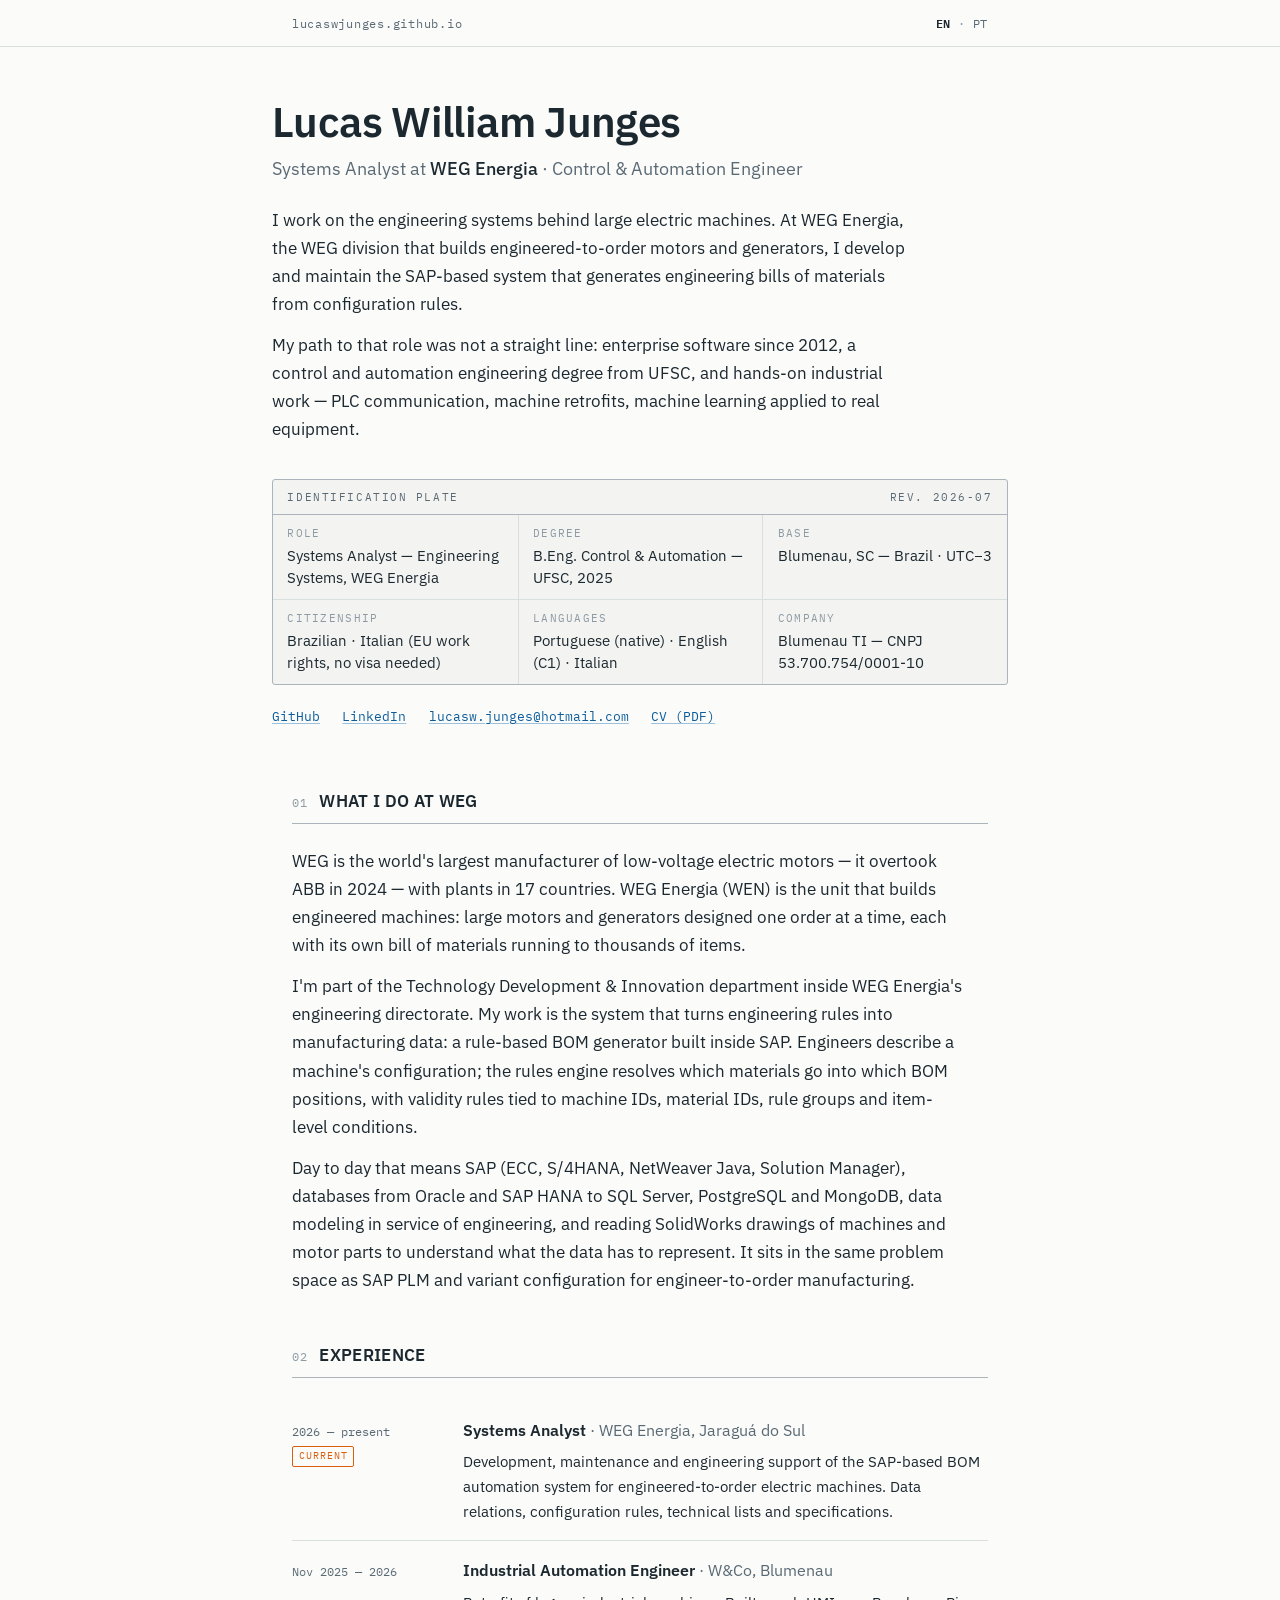
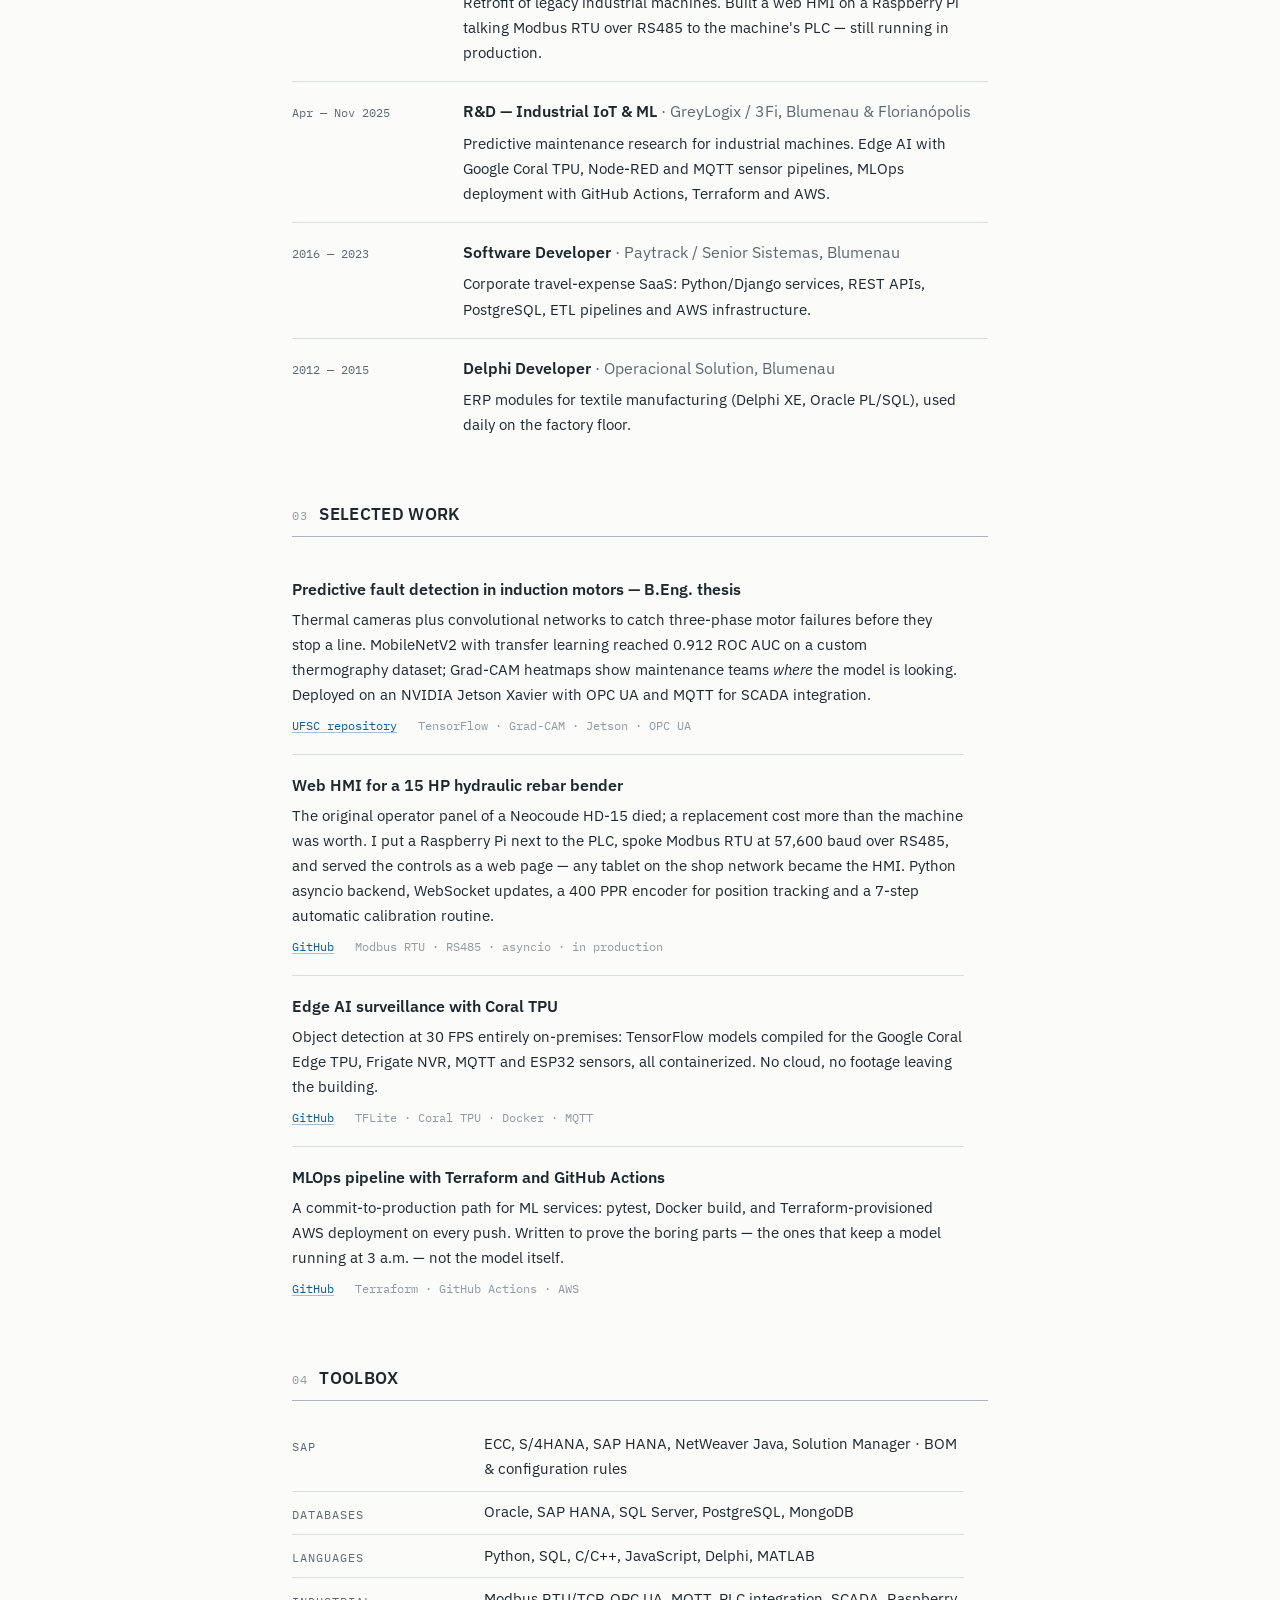
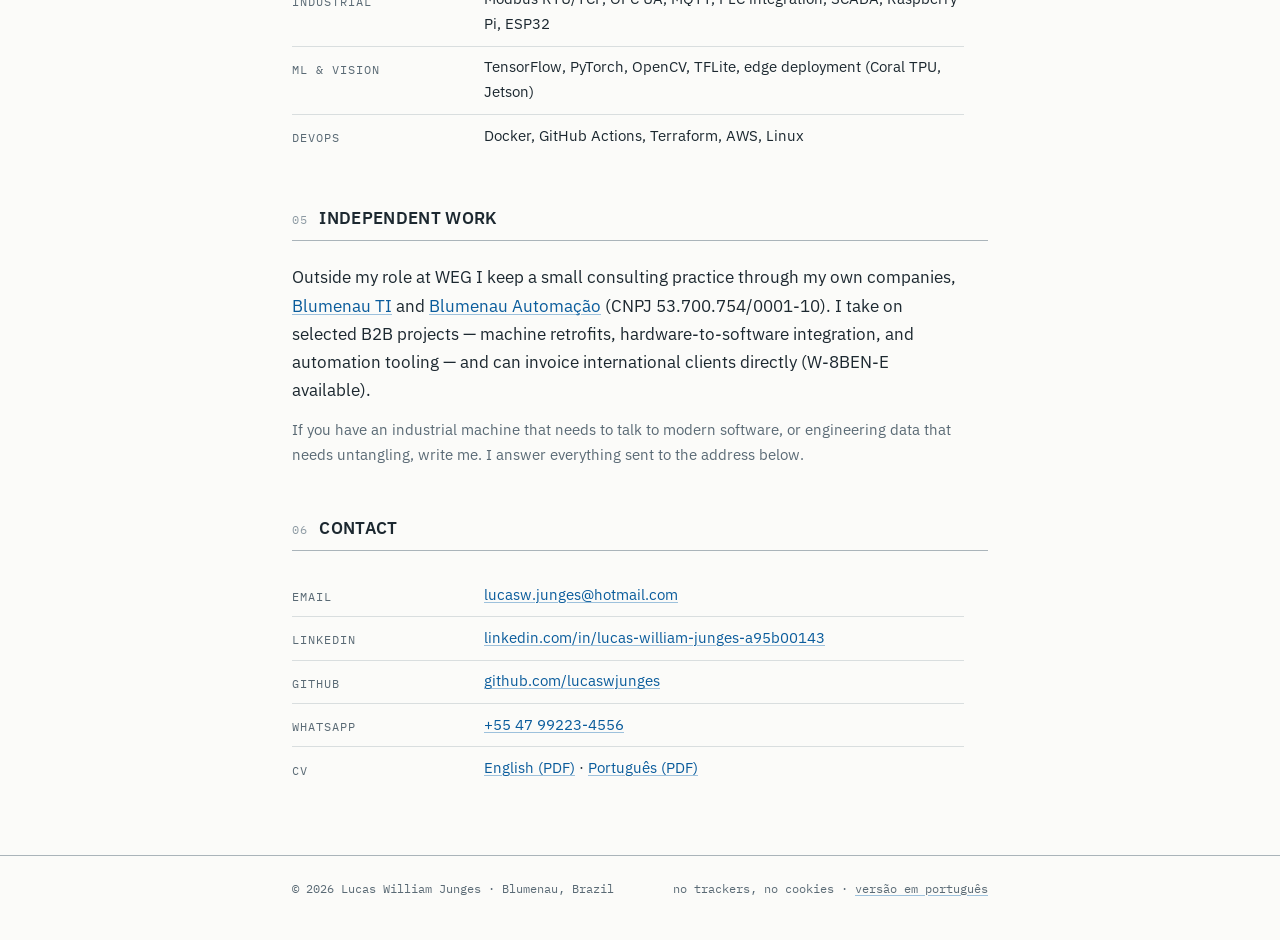
==== commit 3cabfd31: "Rebuild site: bilingual (EN/PT-BR), WEG Energia positioning, datasheet design - New positioning: Sys" ====
--- a/index.html
+++ b/index.html
@@ -4,1037 +4,389 @@
     <meta charset="UTF-8">
     <meta name="viewport" content="width=device-width, initial-scale=1.0">
 
-    <!-- SEO: B2B Remote Contractor, US/Global Market -->
-    <meta name="description" content="Lucas William Junges — Automation & Machine Learning Engineer. B2B remote contractor delivering end-to-end industrial AI, PLC integration, computer vision, and full-stack automation solutions for US and global companies. W-8BEN-E ready. CNPJ 53.700.754/0001-10.">
-    <meta name="keywords" content="automation engineer contractor, machine learning consultant, industrial AI engineer, PLC integration, Modbus RTU, computer vision engineer, predictive maintenance, FastAPI ML deployment, Industry 4.0 consultant, remote B2B contractor, industrial IoT, Python automation, Docker ML, Raspberry Pi PLC, HMI development, SCADA, W-8BEN-E, Brazilian IT company, blumenau automation, industrial retrofit, industrial anomaly detection, edge AI, embedded systems engineer">
+    <title>Lucas William Junges — Systems Analyst at WEG Energia · SAP BOM Automation & Industrial Software</title>
+    <meta name="description" content="Systems analyst at WEG Energia working on SAP engineering BOM automation for engineered-to-order electric machines. Control & automation engineer (UFSC), Python, industrial ML. Brazilian and Italian citizen, based in Blumenau, Brazil.">
     <meta name="author" content="Lucas William Junges">
     <meta name="robots" content="index, follow">
+
     <link rel="canonical" href="https://lucaswjunges.github.io/">
-
-    <!-- Open Graph / Social Media -->
-    <meta property="og:type" content="website">
+    <link rel="alternate" hreflang="en" href="https://lucaswjunges.github.io/">
+    <link rel="alternate" hreflang="pt-BR" href="https://lucaswjunges.github.io/pt/">
+    <link rel="alternate" hreflang="x-default" href="https://lucaswjunges.github.io/">
+
+    <meta property="og:type" content="profile">
     <meta property="og:url" content="https://lucaswjunges.github.io/">
-    <meta property="og:title" content="Lucas William Junges | Industrial AI & Automation Engineer | B2B Remote Contractor">
-    <meta property="og:description" content="End-to-end automation and ML engineering. From factory-floor PLCs to cloud-deployed AI models. Available for B2B remote contracts with US and global companies. W-8BEN-E ready.">
-    <meta property="og:image" content="https://lucaswjunges.github.io/assets/preview.jpg">
-
-    <!-- Twitter Card -->
-    <meta name="twitter:card" content="summary_large_image">
-    <meta name="twitter:title" content="Lucas William Junges | Industrial AI & Automation Engineer">
-    <meta name="twitter:description" content="B2B remote contractor. Industrial AI, PLC integration, computer vision. End-to-end delivery from hardware to cloud. W-8BEN-E ready.">
-
-    <title>Lucas William Junges | Automation &amp; ML Engineer | B2B Remote Contractor</title>
-
-    <!-- JSON-LD Structured Data -->
+    <meta property="og:title" content="Lucas William Junges — Systems Analyst at WEG Energia">
+    <meta property="og:description" content="SAP engineering BOM automation for large electric machines. Control & automation engineer, Python, industrial ML. Brazilian and Italian citizen.">
+    <meta property="og:locale" content="en_US">
+    <meta property="og:locale:alternate" content="pt_BR">
+
+    <link rel="icon" href="favicon.svg" type="image/svg+xml">
+
     <script type="application/ld+json">
     {
       "@context": "https://schema.org",
-      "@type": "ProfessionalService",
-      "name": "Lucas William Junges — Automation & AI Engineering",
-      "description": "End-to-end industrial automation and machine learning engineering services. B2B remote contractor for US and global companies.",
-      "url": "https://lucaswjunges.github.io/",
-      "sameAs": [
-        "https://linkedin.com/in/lucaswilliamjunges",
-        "https://github.com/lucaswjunges",
-        "https://www.blumenauti.com.br",
-        "https://www.blumenauautomacao.com.br"
-      ],
-      "founder": {
+      "@type": "ProfilePage",
+      "inLanguage": "en",
+      "mainEntity": {
         "@type": "Person",
+        "@id": "https://lucaswjunges.github.io/#person",
         "name": "Lucas William Junges",
-        "jobTitle": "Automation & Machine Learning Engineer",
-        "email": "lucasw.junges@hotmail.com",
-        "nationality": ["Brazilian", "Italian"],
-        "alumniOf": "Federal University of Santa Catarina (UFSC)"
-      },
-      "areaServed": "Worldwide",
-      "serviceType": ["Industrial Automation", "Machine Learning Engineering", "Computer Vision", "PLC Integration", "IoT Development", "Software Development", "Predictive Maintenance", "Technical Consulting"],
-      "taxID": "53.700.754/0001-10"
+        "alternateName": "Lucas Junges",
+        "jobTitle": "Systems Analyst",
+        "worksFor": {
+          "@type": "Organization",
+          "name": "WEG Energia",
+          "parentOrganization": { "@type": "Organization", "name": "WEG", "url": "https://www.weg.net" }
+        },
+        "alumniOf": {
+          "@type": "CollegeOrUniversity",
+          "name": "Federal University of Santa Catarina (UFSC)"
+        },
+        "url": "https://lucaswjunges.github.io/",
+        "email": "mailto:lucasw.junges@hotmail.com",
+        "nationality": [
+          { "@type": "Country", "name": "Brazil" },
+          { "@type": "Country", "name": "Italy" }
+        ],
+        "knowsLanguage": ["pt-BR", "en", "it"],
+        "address": {
+          "@type": "PostalAddress",
+          "addressLocality": "Blumenau",
+          "addressRegion": "SC",
+          "addressCountry": "BR"
+        },
+        "knowsAbout": [
+          "SAP S/4HANA",
+          "SAP engineering BOM automation",
+          "SAP Variant Configuration",
+          "Bill of Materials (BOM)",
+          "Engineer-to-order manufacturing",
+          "Industrial automation",
+          "Control and automation engineering",
+          "Electric motors",
+          "Python",
+          "Machine learning",
+          "Predictive maintenance",
+          "PLC integration"
+        ],
+        "sameAs": [
+          "https://www.linkedin.com/in/lucas-william-junges-a95b00143",
+          "https://github.com/lucaswjunges",
+          "https://www.blumenauti.com.br",
+          "https://www.blumenauautomacao.com.br"
+        ]
+      }
     }
     </script>
 
-    <!-- Fonts -->
     <link rel="preconnect" href="https://fonts.googleapis.com">
     <link rel="preconnect" href="https://fonts.gstatic.com" crossorigin>
-    <link href="https://fonts.googleapis.com/css2?family=Inter:wght@300;400;500;600;700;800&family=JetBrains+Mono:wght@400;500;600&display=swap" rel="stylesheet">
-
-    <!-- Font Awesome -->
-    <link rel="stylesheet" href="https://cdnjs.cloudflare.com/ajax/libs/font-awesome/6.4.0/css/all.min.css">
-
-    <!-- Custom CSS -->
+    <link href="https://fonts.googleapis.com/css2?family=IBM+Plex+Sans:wght@400;500;600&family=IBM+Plex+Mono:wght@400;600&display=swap" rel="stylesheet">
     <link rel="stylesheet" href="css/style.css">
 </head>
 <body>
 
-    <!-- Navigation -->
-    <nav class="navbar" id="navbar">
-        <div class="container">
-            <a href="#" class="logo">
-                <span class="logo-text">Lucas W. Junges</span>
-                <span class="logo-subtitle">Automation &amp; ML Engineer · B2B Contractor</span>
-            </a>
-            <ul class="nav-menu" id="nav-menu">
-                <li><a href="#home" class="nav-link">Home</a></li>
-                <li><a href="#about" class="nav-link">About</a></li>
-                <li><a href="#expertise" class="nav-link">Expertise</a></li>
-                <li><a href="#projects" class="nav-link">Projects</a></li>
-                <li><a href="#services" class="nav-link">Services</a></li>
-                <li><a href="#contact" class="nav-link">Contact</a></li>
-            </ul>
-            <div class="hamburger" id="hamburger">
-                <span></span>
-                <span></span>
-                <span></span>
-            </div>
+    <div class="lang-banner" id="lang-banner">
+        <div class="wrap">
+            <span>Este site também está disponível em português. <a href="pt/" data-set-lang="pt">Ver em português →</a></span>
+            <button type="button" id="lang-banner-dismiss" aria-label="Continuar em inglês">continue in English</button>
         </div>
-    </nav>
-
-    <!-- ===== HERO SECTION ===== -->
-    <section id="home" class="hero">
-        <div class="hero-background"></div>
-        <div class="container">
-            <div class="hero-content">
-
-                <!-- B2B Contractor Badge -->
-                <div class="eu-badge">
-                    <i class="fas fa-building"></i>
-                    <span>B2B Remote Contractor</span>
-                    <span class="badge-detail">🇧🇷 Incorporated IT Company &nbsp;·&nbsp; 🇮🇹 Italian Passport</span>
-                </div>
-
-                <h1 class="hero-title">
-                    <span class="greeting">Hi, I'm</span>
-                    <span class="name">Lucas William Junges</span>
-                </h1>
-                <h2 class="hero-subtitle">
-                    Automation &amp; Machine Learning Engineer<br>
-                    <span class="specialty">Bridging Industrial Hardware and AI</span>
-                </h2>
-                <p class="hero-description">
-                    I help companies integrate legacy industrial hardware with modern software, computer vision, and AI —
-                    delivering complete solutions from factory-floor PLCs to cloud-deployed ML models.<br>
-                    <strong>Available for remote B2B contracts (US / Global).</strong>
+    </div>
+
+    <header class="topbar">
+        <div class="wrap">
+            <a class="site-id" href="/">lucaswjunges.github.io</a>
+            <nav class="lang-switch" aria-label="Language">
+                <span class="current" aria-current="true">EN</span>
+                <span class="sep">·</span>
+                <a href="pt/" lang="pt-BR" hreflang="pt-BR" data-set-lang="pt">PT</a>
+            </nav>
+        </div>
+    </header>
+
+    <main>
+        <div class="masthead wrap">
+            <h1>Lucas William Junges</h1>
+            <p class="role">Systems Analyst at <strong>WEG Energia</strong> · Control &amp; Automation Engineer</p>
+
+            <div class="intro">
+                <p>
+                    I work on the engineering systems behind large electric machines. At WEG Energia,
+                    the WEG division that builds engineered-to-order motors and generators, I develop and
+                    maintain the SAP-based system that generates engineering bills of materials from
+                    configuration rules.
                 </p>
-
-                <div class="hero-highlights">
-                    <div class="highlight-item">
-                        <i class="fas fa-microchip"></i>
-                        <div>
-                            <strong>Hardware ↔ Software</strong>
-                            <span>PLC, Modbus RTU, RS485, Raspberry Pi, Web HMI</span>
-                        </div>
-                    </div>
-                    <div class="highlight-item">
-                        <i class="fas fa-brain"></i>
-                        <div>
-                            <strong>AI &amp; Computer Vision</strong>
-                            <span>CNNs, Grad-CAM, Anomaly Detection, FastAPI</span>
-                        </div>
-                    </div>
-                    <div class="highlight-item">
-                        <i class="fas fa-handshake"></i>
-                        <div>
-                            <strong>B2B-Ready Entity</strong>
-                            <span>Incorporated IT company · W-8BEN-E · CNPJ 53.700.754/0001-10</span>
-                        </div>
-                    </div>
-                </div>
-
-                <div class="hero-stats">
-                    <div class="stat-item">
-                        <span class="stat-number">91.2%</span>
-                        <span class="stat-label">ROC AUC<br><small>Motor Fault Detection</small></span>
-                    </div>
-                    <div class="stat-item">
-                        <span class="stat-number">&lt;50ms</span>
-                        <span class="stat-label">HMI Latency<br><small>Live Production System</small></span>
-                    </div>
-                    <div class="stat-item">
-                        <span class="stat-number">E2E</span>
-                        <span class="stat-label">Delivery<br><small>Hardware to Cloud</small></span>
-                    </div>
-                </div>
-
-                <div class="hero-cta">
-                    <a href="#services" class="btn btn-primary">
-                        <i class="fas fa-handshake"></i>
-                        Start a Project
-                    </a>
-                    <a href="#projects" class="btn btn-secondary">
-                        <i class="fas fa-project-diagram"></i>
-                        View Work
-                    </a>
-                    <a href="assets/cv/Lucas_Junges_CV_EN.pdf" class="btn btn-outline" download>
-                        <i class="fas fa-download"></i>
-                        Download CV
-                    </a>
-                </div>
-
-                <div class="hero-social">
-                    <a href="https://linkedin.com/in/lucaswilliamjunges" target="_blank" rel="noopener" aria-label="LinkedIn" title="LinkedIn Profile">
-                        <i class="fab fa-linkedin"></i>
-                    </a>
-                    <a href="https://github.com/lucaswjunges" target="_blank" rel="noopener" aria-label="GitHub" title="GitHub Portfolio">
-                        <i class="fab fa-github"></i>
-                    </a>
-                    <a href="mailto:lucasw.junges@hotmail.com" aria-label="Email" title="Send Email">
-                        <i class="fas fa-envelope"></i>
-                    </a>
-                    <a href="https://wa.me/5547992234556" target="_blank" rel="noopener" aria-label="WhatsApp" title="WhatsApp">
-                        <i class="fab fa-whatsapp"></i>
-                    </a>
-                </div>
-            </div>
+                <p>
+                    My path to that role was not a straight line: enterprise software since 2012, a control
+                    and automation engineering degree from UFSC, and hands-on industrial work — PLC
+                    communication, machine retrofits, machine learning applied to real equipment.
+                </p>
+            </div>
+
+            <div class="plate" role="group" aria-label="Identification data">
+                <div class="plate-title">
+                    <span>Identification plate</span>
+                    <span>rev. 2026-07</span>
+                </div>
+                <dl class="plate-grid">
+                    <div class="plate-cell">
+                        <dt>Role</dt>
+                        <dd>Systems Analyst — Engineering Systems, WEG Energia</dd>
+                    </div>
+                    <div class="plate-cell">
+                        <dt>Degree</dt>
+                        <dd>B.Eng. Control &amp; Automation — UFSC, 2025</dd>
+                    </div>
+                    <div class="plate-cell">
+                        <dt>Base</dt>
+                        <dd>Blumenau, SC — Brazil · UTC−3</dd>
+                    </div>
+                    <div class="plate-cell">
+                        <dt>Citizenship</dt>
+                        <dd>Brazilian · Italian (EU work rights, no visa needed)</dd>
+                    </div>
+                    <div class="plate-cell">
+                        <dt>Languages</dt>
+                        <dd>Portuguese (native) · English (C1) · Italian</dd>
+                    </div>
+                    <div class="plate-cell">
+                        <dt>Company</dt>
+                        <dd>Blumenau TI — CNPJ 53.700.754/0001-10</dd>
+                    </div>
+                </dl>
+            </div>
+
+            <nav class="head-links" aria-label="Profiles">
+                <a href="https://github.com/lucaswjunges">GitHub</a>
+                <a href="https://www.linkedin.com/in/lucas-william-junges-a95b00143">LinkedIn</a>
+                <a href="mailto:lucasw.junges@hotmail.com">lucasw.junges@hotmail.com</a>
+                <a href="assets/cv/Lucas_Junges_CV_EN.pdf">CV (PDF)</a>
+            </nav>
         </div>
-        <div class="scroll-indicator">
-            <div class="mouse">
-                <div class="wheel"></div>
-            </div>
-            <span>Scroll to explore</span>
-        </div>
-    </section>
-
-    <!-- ===== ABOUT SECTION ===== -->
-    <section id="about" class="about">
-        <div class="container">
-            <h2 class="section-title">About Me</h2>
-            <p class="section-subtitle">End-to-end automation and AI engineering for companies that need results — not excuses</p>
-
-            <div class="about-content">
-                <div class="about-text">
-                    <div class="about-intro">
-                        <p class="lead">
-                            I'm an <strong>Automation &amp; Machine Learning Engineer</strong> with a B.Eng. in Control &amp; Automation from UFSC (Brazil) and a background that spans industrial hardware, embedded systems, full-stack software, and production AI deployment. I manage projects end-to-end and lead a small engineering team — from initial architecture to final handoff.
-                        </p>
-                        <p>
-                            My niche is the gap most companies struggle to fill: <strong>connecting legacy industrial hardware with modern software and AI</strong>. I've built real-time HMIs talking to PLCs via Modbus RTU, deployed computer vision models on edge devices, and wired MLOps pipelines from scratch. Whether you need a quick proof-of-concept or a production-grade system, I deliver.
-                        </p>
-                        <p>
-                            I operate through my <strong>incorporated Brazilian IT company</strong> (CNPJ 53.700.754/0001-10), making international B2B engagements simple and compliance-friendly. My <strong>Italian passport</strong> means I can also work on-site anywhere in the EU without restrictions, or travel to US clients for critical project phases under the Visa Waiver Program.
-                        </p>
-                    </div>
-
-                    <div class="about-specializations">
-                        <h3><i class="fas fa-star"></i> Core Specializations</h3>
-                        <ul class="specialization-list">
-                            <li>
-                                <i class="fas fa-check-circle"></i>
-                                <div>
-                                    <strong>Industrial AI &amp; Predictive Maintenance</strong>
-                                    <span>Thermal imaging, CNN-based fault detection, Grad-CAM visual interpretability for maintenance teams</span>
-                                </div>
-                            </li>
-                            <li>
-                                <i class="fas fa-check-circle"></i>
-                                <div>
-                                    <strong>PLC &amp; Hardware Integration</strong>
-                                    <span>Modbus RTU/TCP, RS485, OPC UA, MQTT, Raspberry Pi, Arduino, industrial encoder control</span>
-                                </div>
-                            </li>
-                            <li>
-                                <i class="fas fa-check-circle"></i>
-                                <div>
-                                    <strong>Production ML Deployment</strong>
-                                    <span>FastAPI REST services, Docker, CI/CD pipelines, edge inference, anomaly detection APIs</span>
-                                </div>
-                            </li>
-                            <li>
-                                <i class="fas fa-check-circle"></i>
-                                <div>
-                                    <strong>Computer Vision &amp; Edge AI</strong>
-                                    <span>TensorFlow, PyTorch, OpenCV, TFLite, Google Coral TPU, NVIDIA Jetson Xavier</span>
-                                </div>
-                            </li>
-                            <li>
-                                <i class="fas fa-check-circle"></i>
-                                <div>
-                                    <strong>Full-Stack &amp; Embedded Development</strong>
-                                    <span>Python asyncio/WebSocket, C/C++, HTML/CSS/JS, Raspberry Pi Pico W2, HID emulation</span>
-                                </div>
-                            </li>
-                        </ul>
-                    </div>
-
-                    <div class="about-value-proposition">
-                        <h3><i class="fas fa-bullseye"></i> Why Work With Me?</h3>
-                        <div class="value-grid">
-                            <div class="value-item">
-                                <i class="fas fa-layer-group"></i>
-                                <strong>Full-Stack Engineering</strong>
-                                <p>I handle the entire stack — PLC to cloud, hardware to API. No need to coordinate 5 vendors.</p>
-                            </div>
-                            <div class="value-item">
-                                <i class="fas fa-rocket"></i>
-                                <strong>Production Mindset</strong>
-                                <p>I build systems that run in factories, not just Jupyter notebooks. Real machines, real ROI.</p>
-                            </div>
-                            <div class="value-item">
-                                <i class="fas fa-file-invoice-dollar"></i>
-                                <strong>Zero HR Overhead</strong>
-                                <p>B2B contract via incorporated company — no W-2, no payroll tax, no benefits admin. Clean invoicing.</p>
-                            </div>
-                            <div class="value-item">
-                                <i class="fas fa-users-cog"></i>
-                                <strong>Scalable Engagement</strong>
-                                <p>I can work solo or bring my engineering team — from a one-week consulting sprint to a multi-month project.</p>
-                            </div>
-                        </div>
-                    </div>
-                </div>
-            </div>
-        </div>
-    </section>
-
-    <!-- ===== EXPERTISE SECTION ===== -->
-    <section id="expertise" class="expertise">
-        <div class="container">
-            <h2 class="section-title">Technical Expertise</h2>
-            <p class="section-subtitle">Full-stack engineering from factory floor to cloud — I cover the stack most teams leave as gaps</p>
-
-            <div class="expertise-grid">
-                <!-- Industrial Hardware & Protocols -->
-                <div class="expertise-category">
-                    <div class="category-header">
-                        <i class="fas fa-industry"></i>
-                        <h3>Industrial Hardware &amp; Protocols</h3>
-                    </div>
-                    <ul class="skill-list">
-                        <li><i class="fas fa-check"></i> PLC Integration (Modbus RTU/TCP, OPC UA)</li>
-                        <li><i class="fas fa-check"></i> RS485 / RS232 Serial Communication</li>
-                        <li><i class="fas fa-check"></i> Raspberry Pi, Arduino, ESP32/ESP8266</li>
-                        <li><i class="fas fa-check"></i> Industrial Encoders &amp; Actuators</li>
-                        <li><i class="fas fa-check"></i> Thermal Cameras (FLIR), SCADA Systems</li>
-                        <li><i class="fas fa-check"></i> MQTT Broker Architecture &amp; Industrial IoT</li>
-                        <li><i class="fas fa-check"></i> Web HMI Development (WebSocket, asyncio)</li>
-                    </ul>
-                </div>
-
-                <!-- Machine Learning & AI -->
-                <div class="expertise-category">
-                    <div class="category-header">
-                        <i class="fas fa-brain"></i>
-                        <h3>Machine Learning &amp; AI</h3>
-                    </div>
-                    <ul class="skill-list">
-                        <li><i class="fas fa-check"></i> Deep Learning (CNNs, Transfer Learning)</li>
-                        <li><i class="fas fa-check"></i> Computer Vision (TensorFlow, Keras, PyTorch)</li>
-                        <li><i class="fas fa-check"></i> Explainable AI (Grad-CAM, SHAP, LIME)</li>
-                        <li><i class="fas fa-check"></i> Anomaly Detection &amp; Predictive Maintenance</li>
-                        <li><i class="fas fa-check"></i> Time Series Analysis &amp; Forecasting</li>
-                        <li><i class="fas fa-check"></i> ML Deployment: FastAPI, TFLite, Edge TPU</li>
-                        <li><i class="fas fa-check"></i> MLOps: CI/CD, Docker, GitHub Actions</li>
-                    </ul>
-                </div>
-
-                <!-- Control Systems Engineering -->
-                <div class="expertise-category">
-                    <div class="category-header">
-                        <i class="fas fa-sliders-h"></i>
-                        <h3>Control Systems Engineering</h3>
-                    </div>
-                    <ul class="skill-list">
-                        <li><i class="fas fa-check"></i> Classical Control (PID, Lead-Lag, Root Locus)</li>
-                        <li><i class="fas fa-check"></i> Modern Control (State-Space, LQR, Observers)</li>
-                        <li><i class="fas fa-check"></i> Discrete-Time &amp; Digital Control</li>
-                        <li><i class="fas fa-check"></i> Smith Predictor (Time-Delay Systems)</li>
-                        <li><i class="fas fa-check"></i> MATLAB/Simulink Modeling &amp; Simulation</li>
-                        <li><i class="fas fa-check"></i> Embedded Control Logic (Python, C/C++)</li>
-                        <li><i class="fas fa-check"></i> State Machine Design &amp; Implementation</li>
-                    </ul>
-                </div>
-
-                <!-- Software & DevOps -->
-                <div class="expertise-category">
-                    <div class="category-header">
-                        <i class="fas fa-code"></i>
-                        <h3>Software &amp; DevOps</h3>
-                    </div>
-                    <ul class="skill-list">
-                        <li><i class="fas fa-check"></i> <strong>Languages:</strong> Python, C/C++, JavaScript, MATLAB</li>
-                        <li><i class="fas fa-check"></i> <strong>APIs:</strong> FastAPI, WebSocket, REST, asyncio</li>
-                        <li><i class="fas fa-check"></i> <strong>Containers:</strong> Docker, Docker Compose</li>
-                        <li><i class="fas fa-check"></i> <strong>CI/CD:</strong> GitHub Actions, pytest, Terraform</li>
-                        <li><i class="fas fa-check"></i> <strong>Frontend:</strong> HTML5, CSS3, vanilla JS</li>
-                        <li><i class="fas fa-check"></i> <strong>Cloud:</strong> AWS EC2, Linux administration</li>
-                        <li><i class="fas fa-check"></i> <strong>VCS:</strong> Git, GitHub, technical documentation</li>
-                    </ul>
-                </div>
-            </div>
-        </div>
-    </section>
-
-    <!-- ===== PROJECTS SECTION ===== -->
-    <section id="projects" class="projects">
-        <div class="container">
-            <h2 class="section-title">Featured Projects</h2>
-            <p class="section-subtitle">Production systems delivering real business impact — hardware to cloud</p>
-
-            <div class="projects-grid">
-
-                <!-- Project 1: Motor Fault Detection (Thesis) -->
-                <div class="project-card featured">
-                    <div class="project-tag featured-tag">Featured · B.Eng. Thesis</div>
-                    <div class="project-image">
-                        <div class="image-placeholder thermal">
-                            <i class="fas fa-thermometer-half"></i>
-                            <span>Thermal Imaging AI</span>
-                        </div>
-                    </div>
-                    <div class="project-content">
-                        <h3 class="project-title">Predictive Maintenance System: Motor Fault Detection via Thermography &amp; CNNs</h3>
-                        <p class="project-description">
-                            Industrial AI system that detects failures in 3-phase induction motors using thermal cameras and deep learning —
-                            <strong>before failures cause costly unplanned downtime</strong>. Grad-CAM heatmaps make AI decisions visually
-                            interpretable for maintenance teams, enabling trust and fast corrective action on the factory floor.
-                            Deployed on edge hardware for real-time inference and integrated with OPC UA/MQTT for SCADA connectivity.
-                        </p>
-
-                        <div class="project-impact">
-                            <h4><i class="fas fa-chart-bar"></i> Business Impact</h4>
-                            <p><strong>Predictive maintenance replaces reactive repair cycles.</strong> By detecting thermal anomalies hours or days before motor failure, this system enables maintenance scheduling during planned stops — eliminating unplanned production halts, cutting spare parts costs, and extending equipment lifespan. Grad-CAM visual feedback accelerates maintenance team decision-making and builds operator trust in AI systems.</p>
-                        </div>
-
-                        <div class="project-metrics">
-                            <div class="metric">
-                                <i class="fas fa-chart-line"></i>
-                                <span>ROC AUC: <strong>0.912</strong></span>
-                            </div>
-                            <div class="metric">
-                                <i class="fas fa-bullseye"></i>
-                                <span>Accuracy: <strong>86%</strong></span>
-                            </div>
-                            <div class="metric">
-                                <i class="fas fa-clock"></i>
-                                <span>Inference: <strong>&lt;100ms</strong></span>
-                            </div>
-                        </div>
-
-                        <div class="project-highlights">
-                            <h4><i class="fas fa-star"></i> Technical Highlights</h4>
-                            <ul>
-                                <li><strong>CNN Architecture:</strong> MobileNetV2 with ImageNet transfer learning</li>
-                                <li><strong>Interpretability:</strong> Grad-CAM heatmaps for fault localization on motor bodies</li>
-                                <li><strong>Edge Deployment:</strong> NVIDIA Jetson Xavier — continuous real-time monitoring</li>
-                                <li><strong>Integration:</strong> OPC UA server + MQTT client for SCADA/dashboard connectivity</li>
-                                <li><strong>Dataset:</strong> Custom thermal image dataset, 5 fault classes (bearing, winding, rotor…)</li>
-                            </ul>
-                        </div>
-
-                        <div class="project-tags">
-                            <span class="tag">Python</span>
-                            <span class="tag">TensorFlow</span>
-                            <span class="tag">MobileNetV2</span>
-                            <span class="tag">Grad-CAM</span>
-                            <span class="tag">Thermal Imaging</span>
-                            <span class="tag">FLIR</span>
-                            <span class="tag">OPC UA</span>
-                            <span class="tag">MQTT</span>
-                            <span class="tag">Jetson Xavier</span>
-                            <span class="tag">Predictive Maintenance</span>
-                        </div>
-
-                        <div class="project-links">
-                            <a href="#" class="project-link" title="Technical report">
-                                <i class="fas fa-file-pdf"></i> Technical Report
-                            </a>
-                            <a href="#contact" class="project-link">
-                                <i class="fas fa-envelope"></i> Request Code
-                            </a>
-                        </div>
-                    </div>
-                </div>
-
-                <!-- Project 2: Industrial Machine Retrofit (Neocoude HD-15) -->
-                <div class="project-card featured">
-                    <div class="project-tag production-tag">Live Production System</div>
-                    <div class="project-image">
-                        <div class="image-placeholder industrial">
-                            <i class="fas fa-industry"></i>
-                            <span>Industrial HMI · Neocoude HD-15</span>
-                        </div>
-                    </div>
-                    <div class="project-content">
-                        <h3 class="project-title">Industrial Machine Retrofit: Neocoude HD-15 Rebar Bender — Web HMI via Modbus RTU</h3>
-                        <p class="project-description">
-                            Full modernization of a 15 HP industrial hydraulic rebar bender (Neocoude HD-15, capacity up to ⌀50 mm rebar).
-                            The original HMI panel was damaged — hardware replacement would have cost €2,000+. Instead, I
-                            <strong>bridged the gap between raw hardware and user-friendly software</strong> by building a modern Web HMI
-                            running on a Raspberry Pi 3B+, communicating directly with the machine's PLC via Modbus RTU over RS485.
-                            Any tablet or smartphone on the local network becomes the operator interface.
-                        </p>
-
-                        <div class="project-impact">
-                            <h4><i class="fas fa-trophy"></i> Business Impact</h4>
-                            <p>Eliminated a €2,000+ hardware replacement cost while adding capabilities the original panel never had: remote monitoring, automatic 7-step calibration, production data logging, and Tailscale VPN for off-site access. This is the ROI that makes retrofit engagements compelling: <strong>spend less, get significantly more</strong>.</p>
-                        </div>
-
-                        <div class="project-metrics">
-                            <div class="metric">
-                                <i class="fas fa-clock"></i>
-                                <span>Latency: <strong>&lt;50ms</strong></span>
-                            </div>
-                            <div class="metric">
-                                <i class="fas fa-sync-alt"></i>
-                                <span>Poll Rate: <strong>4 Hz</strong></span>
-                            </div>
-                            <div class="metric">
-                                <i class="fas fa-crosshairs"></i>
-                                <span>Precision: <strong>±0.9°</strong></span>
-                            </div>
-                        </div>
-
-                        <div class="project-highlights">
-                            <h4><i class="fas fa-cog"></i> Technical Implementation</h4>
-                            <ul>
-                                <li><strong>Protocol:</strong> Modbus RTU @ 57,600 baud via RS485 (USB-RS485 converter)</li>
-                                <li><strong>Backend:</strong> Python asyncio server + WebSocket for real-time UI push</li>
-                                <li><strong>Encoder:</strong> 400 PPR incremental encoder with 32-bit position tracking</li>
-                                <li><strong>Calibration:</strong> 7-step automatic calibration (sensor mapping + ballistic inertia compensation)</li>
-                                <li><strong>State Machine:</strong> 8-state control logic (IDLE, BENDING, RETURNING, CALIBRATION…)</li>
-                                <li><strong>Remote Access:</strong> WiFi dual-mode (AP + STA) + Tailscale VPN</li>
-                            </ul>
-                        </div>
-
-                        <div class="project-tags">
-                            <span class="tag">Python</span>
-                            <span class="tag">asyncio</span>
-                            <span class="tag">WebSocket</span>
-                            <span class="tag">Modbus RTU</span>
-                            <span class="tag">RS485</span>
-                            <span class="tag">Raspberry Pi</span>
-                            <span class="tag">PLC Integration</span>
-                            <span class="tag">Web HMI</span>
-                            <span class="tag">Industrial Retrofit</span>
-                            <span class="tag">Tailscale VPN</span>
-                        </div>
-
-                        <div class="project-links">
-                            <a href="https://github.com/lucaswjunges/ihm-dobradeira-neocoude" target="_blank" rel="noopener" class="project-link">
-                                <i class="fab fa-github"></i> View on GitHub
-                            </a>
-                            <a href="https://github.com/lucaswjunges/ihm-dobradeira-neocoude/blob/master/README.md" target="_blank" rel="noopener" class="project-link">
-                                <i class="fas fa-book"></i> Full Documentation
-                            </a>
-                        </div>
-                    </div>
-                </div>
-
-                <!-- Project 3: Distributed Hardware KVM System -->
-                <div class="project-card">
-                    <div class="project-tag production-tag">Production System</div>
-                    <div class="project-image">
-                        <div class="image-placeholder kvm">
-                            <i class="fas fa-keyboard"></i>
-                            <span>Distributed KVM System</span>
-                        </div>
-                    </div>
-                    <div class="project-content">
-                        <h3 class="project-title">Distributed Hardware KVM System — Raspberry Pi + HID Emulation</h3>
-                        <p class="project-description">
-                            Custom Keyboard, Video, and Mouse (KVM) emulation architecture for remotely controlling multiple physical
-                            machines over the network. Developed a <strong>scalable distributed system</strong> that routes keyboard and mouse
-                            inputs from a central Raspberry Pi server to multiple target computers via Raspberry Pi Pico W2 client nodes —
-                            each appearing as a native USB HID device, invisible to the host OS, requiring zero drivers.
-                        </p>
-
-                        <div class="project-highlights">
-                            <h4><i class="fas fa-network-wired"></i> System Architecture</h4>
-                            <ul>
-                                <li><strong>Server Node:</strong> Raspberry Pi 4 — central control hub, input capture and routing, web UI</li>
-                                <li><strong>Client Nodes:</strong> Raspberry Pi Pico W2 — C/C++ firmware for USB HID emulation</li>
-                                <li><strong>Protocol:</strong> Custom low-latency network protocol for real-time input forwarding over Wi-Fi</li>
-                                <li><strong>HID Emulation:</strong> Pico W2 presents as native keyboard + mouse — plug-and-play on any OS</li>
-                                <li><strong>Scalability:</strong> Easily extended to N target machines on the same network segment</li>
-                                <li><strong>Use Cases:</strong> Industrial lab management, server rooms, multi-machine test benches</li>
-                            </ul>
-                        </div>
-
-                        <div class="project-impact">
-                            <h4><i class="fas fa-trophy"></i> Business Impact</h4>
-                            <p>Replaces commercial KVM switches ($200–$1,000+) with a fully custom, extensible solution. Ideal for
-                            industrial labs and manufacturing environments where managing multiple embedded computers is routine and
-                            physical access is impractical.</p>
-                        </div>
-
-                        <div class="project-tags">
-                            <span class="tag">Raspberry Pi</span>
-                            <span class="tag">Raspberry Pi Pico W2</span>
-                            <span class="tag">HID Emulation</span>
-                            <span class="tag">Python</span>
-                            <span class="tag">C/C++</span>
-                            <span class="tag">USB</span>
-                            <span class="tag">Networking</span>
-                            <span class="tag">Embedded Systems</span>
-                        </div>
-
-                        <div class="project-links">
-                            <a href="#contact" class="project-link">
-                                <i class="fas fa-envelope"></i> Inquire About This Project
-                            </a>
-                        </div>
-                    </div>
-                </div>
-
-                <!-- Project 4: Industrial Anomaly Detection API -->
-                <div class="project-card">
-                    <div class="project-tag production-tag">Production-Ready</div>
-                    <div class="project-image">
-                        <div class="image-placeholder control">
-                            <i class="fas fa-search"></i>
-                            <span>Anomaly Detection API</span>
-                        </div>
-                    </div>
-                    <div class="project-content">
-                        <h3 class="project-title">Industrial Anomaly Detection API — FastAPI + Docker + Automated Testing</h3>
-                        <p class="project-description">
-                            Production-grade anomaly detection service that proves I don't just train models —
-                            <strong>I deploy them and keep them running</strong>. A FastAPI service serving ML inference with Pydantic
-                            validation, automated pytest coverage, Docker containerization, and a full CI/CD pipeline. Designed for
-                            industrial sensor data streams where reliable, low-latency detection is non-negotiable.
-                        </p>
-
-                        <div class="project-highlights">
-                            <h4><i class="fas fa-cog"></i> Architecture Highlights</h4>
-                            <ul>
-                                <li><strong>API Layer:</strong> FastAPI with async endpoints, Pydantic validation, auto-generated OpenAPI docs</li>
-                                <li><strong>Containerization:</strong> Multi-stage Docker build for lean, secure production images</li>
-                                <li><strong>Testing:</strong> Automated pytest suite with coverage enforcement — no untested production code</li>
-                                <li><strong>CI/CD:</strong> GitHub Actions: test → build → push → deploy on every commit</li>
-                                <li><strong>Model:</strong> Configurable anomaly detection with adaptive thresholds per data stream</li>
-                                <li><strong>Observability:</strong> Structured logging, health-check endpoints, alerting hooks</li>
-                            </ul>
-                        </div>
-
-                        <div class="project-impact">
-                            <h4><i class="fas fa-trophy"></i> Why This Matters</h4>
-                            <p>Most ML engineers hand off a model file. This is a <strong>deployable, maintainable, testable service</strong> — the kind that stays running at 3 AM without paging your on-call team.</p>
-                        </div>
-
-                        <div class="project-tags">
-                            <span class="tag">FastAPI</span>
-                            <span class="tag">Python</span>
-                            <span class="tag">Docker</span>
-                            <span class="tag">pytest</span>
-                            <span class="tag">CI/CD</span>
-                            <span class="tag">GitHub Actions</span>
-                            <span class="tag">Scikit-learn</span>
-                            <span class="tag">REST API</span>
-                            <span class="tag">Pydantic</span>
-                        </div>
-
-                        <div class="project-links">
-                            <a href="https://github.com/lucaswjunges/industrial-anomaly-detection" target="_blank" rel="noopener" class="project-link">
-                                <i class="fab fa-github"></i> View on GitHub
-                            </a>
-                        </div>
-                    </div>
-                </div>
-
-                <!-- Project 5: Edge AI Security System -->
-                <div class="project-card">
-                    <div class="project-image">
-                        <div class="image-placeholder edge">
-                            <i class="fas fa-microchip"></i>
-                            <span>Edge AI &amp; TPU</span>
-                        </div>
-                    </div>
-                    <div class="project-content">
-                        <h3 class="project-title">Edge AI Security System — Google Coral TPU Acceleration</h3>
-                        <p class="project-description">
-                            Production-ready AI-powered surveillance system with Google Coral Edge TPU hardware acceleration.
-                            Real-time object detection at 30 FPS with &lt;100ms latency — fully local processing, zero cloud dependency,
-                            GDPR-compliant by design. Complete ML lifecycle from data collection to containerized deployment.
-                        </p>
-
-                        <div class="project-metrics">
-                            <div class="metric">
-                                <i class="fas fa-tachometer-alt"></i>
-                                <span>Latency: <strong>&lt;100ms</strong></span>
-                            </div>
-                            <div class="metric">
-                                <i class="fas fa-chart-line"></i>
-                                <span>Accuracy: <strong>92%+</strong></span>
-                            </div>
-                            <div class="metric">
-                                <i class="fas fa-video"></i>
-                                <span>FPS: <strong>30</strong></span>
-                            </div>
-                        </div>
-
-                        <div class="project-highlights">
-                            <h4><i class="fas fa-star"></i> Key Features</h4>
-                            <ul>
-                                <li><strong>TPU Acceleration:</strong> Google Coral Edge TPU — 10× faster inference than CPU</li>
-                                <li><strong>ML Pipeline:</strong> TensorFlow → TFLite → Edge TPU compilation workflow</li>
-                                <li><strong>Microservices:</strong> Frigate NVR + MQTT broker + Home Assistant + ESPHome</li>
-                                <li><strong>IoT Integration:</strong> ESP32 sensors via MQTT pub/sub messaging</li>
-                                <li><strong>Privacy-First:</strong> 100% local processing — no data leaves the premises</li>
-                            </ul>
-                        </div>
-
-                        <div class="project-tags">
-                            <span class="tag">TensorFlow</span>
-                            <span class="tag">TFLite</span>
-                            <span class="tag">Google Coral TPU</span>
-                            <span class="tag">Docker</span>
-                            <span class="tag">MQTT</span>
-                            <span class="tag">ESP32</span>
-                            <span class="tag">OpenCV</span>
-                            <span class="tag">Edge Computing</span>
-                        </div>
-
-                        <div class="project-links">
-                            <a href="https://github.com/lucaswjunges/edge-ai-security-system" target="_blank" rel="noopener" class="project-link">
-                                <i class="fab fa-github"></i> View on GitHub
-                            </a>
-                        </div>
-                    </div>
-                </div>
-
-                <!-- Project 6: MLOps CI/CD Pipeline -->
-                <div class="project-card">
-                    <div class="project-image">
-                        <div class="image-placeholder devops">
-                            <i class="fas fa-cloud"></i>
-                            <span>MLOps &amp; DevOps</span>
-                        </div>
-                    </div>
-                    <div class="project-content">
-                        <h3 class="project-title">MLOps CI/CD Pipeline — Terraform + GitHub Actions + AWS</h3>
-                        <p class="project-description">
-                            Production-grade MLOps pipeline with Infrastructure as Code. Every commit triggers automated tests,
-                            Docker build, and Terraform-provisioned AWS deployment. Demonstrates the DevOps discipline required to
-                            run ML in production responsibly — not just once, but repeatably.
-                        </p>
-
-                        <div class="project-highlights">
-                            <h4><i class="fas fa-cog"></i> Pipeline Stages</h4>
-                            <ul>
-                                <li><strong>Stage 1 — Test:</strong> Automated pytest suite on every commit to main</li>
-                                <li><strong>Stage 2 — Build:</strong> Docker image build and push to GitHub Container Registry</li>
-                                <li><strong>Stage 3 — Deploy:</strong> Terraform provisions AWS EC2 and deploys the container</li>
-                                <li><strong>IaC:</strong> Reproducible infrastructure — destroy and recreate in minutes</li>
-                            </ul>
-                        </div>
-
-                        <div class="project-tags">
-                            <span class="tag">GitHub Actions</span>
-                            <span class="tag">Docker</span>
-                            <span class="tag">Terraform</span>
-                            <span class="tag">AWS EC2</span>
-                            <span class="tag">pytest</span>
-                            <span class="tag">CI/CD</span>
-                            <span class="tag">IaC</span>
-                            <span class="tag">Python</span>
-                        </div>
-
-                        <div class="project-links">
-                            <a href="https://github.com/lucaswjunges/mlops-cicd-terraform" target="_blank" rel="noopener" class="project-link">
-                                <i class="fab fa-github"></i> View on GitHub
-                            </a>
-                        </div>
-                    </div>
-                </div>
-
-            </div><!-- /projects-grid -->
-        </div>
-    </section>
-
-    <!-- ===== SERVICES SECTION ===== -->
-    <section id="services" class="services">
-        <div class="container">
-            <h2 class="section-title">Partnering for Success — US &amp; Global</h2>
-            <p class="section-subtitle">Flexible engagement models designed for international B2B clients. From a quick consulting sprint to a full project.</p>
-
-            <!-- Engagement Model Cards -->
-            <div class="services-model-grid">
-                <div class="service-model-item">
-                    <div class="service-model-icon">
-                        <i class="fas fa-layer-group"></i>
-                    </div>
-                    <h3>End-to-End Delivery</h3>
-                    <p>From factory-floor PLCs and microcontrollers to cloud-deployed Machine Learning models — I cover the full engineering stack. No need to coordinate multiple vendors or leave the gap between your hardware team and your data science team unfilled. <strong>I am that gap.</strong></p>
-                </div>
-                <div class="service-model-item">
-                    <div class="service-model-icon">
-                        <i class="fas fa-file-invoice-dollar"></i>
-                    </div>
-                    <h3>B2B Contracting — Zero W-2 Overhead</h3>
-                    <p>I operate as an independent contractor through my incorporated IT company in Brazil (CNPJ 53.700.754/0001-10). Simple, compliance-friendly B2B agreements — <strong>W-8BEN-E ready</strong>. No payroll tax, no benefits administration, no HR overhead for your US entity.</p>
-                    <div class="service-websites">
-                        <a href="https://www.blumenauti.com.br" target="_blank" rel="noopener" class="website-badge"><i class="fas fa-globe"></i> blumenauti.com.br</a>
-                        <a href="https://www.blumenauautomacao.com.br" target="_blank" rel="noopener" class="website-badge"><i class="fas fa-globe"></i> blumenauautomacao.com.br</a>
-                    </div>
-                </div>
-                <div class="service-model-item">
-                    <div class="service-model-icon">
-                        <i class="fas fa-globe-americas"></i>
-                    </div>
-                    <h3>Remote &amp; Asynchronous</h3>
-                    <p>Experienced integrating with global engineering teams across time zones. I deliver well-documented code, clear async communication, and reliable sprint commitments. <strong>Italian passport</strong> provides the flexibility to work on-site anywhere in the EU or visit US clients for critical project phases — no visa friction.</p>
-                </div>
-            </div>
-
-            <!-- Service Offerings -->
-            <h3 class="services-offerings-title">What I Can Help You With</h3>
-            <div class="services-grid">
-                <div class="service-card">
-                    <i class="fas fa-plug"></i>
-                    <h4>Hardware Integration &amp; Retrofit</h4>
-                    <p>Connect legacy PLCs, sensors, and industrial machines to modern software. Modbus RTU/TCP, OPC UA, RS485, custom protocols — hardware that talks to everything.</p>
-                </div>
-                <div class="service-card">
-                    <i class="fas fa-robot"></i>
-                    <h4>Predictive Maintenance AI</h4>
-                    <p>Deploy thermal imaging, vibration analysis, or sensor fusion ML models to predict equipment failures before they cause downtime. End-to-end: data collection → model → edge deployment.</p>
-                </div>
-                <div class="service-card">
-                    <i class="fas fa-eye"></i>
-                    <h4>Computer Vision Systems</h4>
-                    <p>Defect detection, object recognition, thermal analysis — from model training to edge deployment on Jetson, Coral, or Raspberry Pi. Fast, accurate, runs where you need it.</p>
-                </div>
-                <div class="service-card">
-                    <i class="fas fa-desktop"></i>
-                    <h4>Web HMI Development</h4>
-                    <p>Modern browser-based operator interfaces replacing aging HMI panels. Real-time WebSocket communication, tablet/mobile-friendly, remote VPN access. No proprietary HMI software required.</p>
-                </div>
-                <div class="service-card">
-                    <i class="fas fa-server"></i>
-                    <h4>ML API Development &amp; Deployment</h4>
-                    <p>FastAPI services, Docker containers, CI/CD pipelines, automated testing — production-grade ML infrastructure built to stay running. Not a research prototype, a product.</p>
-                </div>
-                <div class="service-card">
-                    <i class="fas fa-comments"></i>
-                    <h4>Technical Consulting</h4>
-                    <p>Architecture review, technology selection, project scoping, and feasibility analysis for automation and AI initiatives. Hourly, retainer, or one-off engagements — no minimum commitment.</p>
-                </div>
-            </div>
-        </div>
-    </section>
-
-    <!-- ===== EDUCATION SECTION ===== -->
-    <section id="education" class="education">
-        <div class="container">
-            <h2 class="section-title">Education &amp; Qualifications</h2>
-
-            <div class="education-grid">
-                <div class="education-card">
-                    <div class="edu-icon">
-                        <i class="fas fa-university"></i>
-                    </div>
-                    <div class="edu-content">
-                        <h3>Bachelor of Engineering</h3>
-                        <h4>Control and Automation Engineering</h4>
-                        <p class="edu-institution">Federal University of Santa Catarina (UFSC) — Blumenau Campus</p>
-                        <p class="edu-location"><i class="fas fa-map-marker-alt"></i> Blumenau, Santa Catarina, Brazil</p>
-                        <div class="edu-highlights">
-                            <p><strong>Thesis:</strong> Predictive Failure Detection in Three-Phase Induction Motors Using Thermography and CNNs with Grad-CAM Interpretability</p>
-                            <p><strong>Key Coursework:</strong> Control Systems, Industrial Automation, Embedded Systems, Signal Processing, Instrumentation, Machine Learning</p>
-                        </div>
-                    </div>
-                </div>
-
-                <div class="education-card">
-                    <div class="edu-icon">
-                        <i class="fas fa-laptop-code"></i>
-                    </div>
-                    <div class="edu-content">
-                        <h3>Technical Degree</h3>
-                        <h4>Information Technology</h4>
-                        <p class="edu-institution">Complete Technical Formation</p>
-                        <div class="edu-highlights">
-                            <p><strong>Focus Areas:</strong> Programming, Databases, Networking, Systems Administration, Software Development</p>
-                        </div>
-                    </div>
-                </div>
-            </div>
-
-            <div class="certifications">
-                <h3><i class="fas fa-certificate"></i> Certifications &amp; Continuous Learning</h3>
-                <div class="cert-grid">
-                    <div class="cert-item">
-                        <i class="fas fa-award"></i>
-                        <span><strong>Machine Learning Specialization</strong> — Stanford University (Coursera)</span>
-                    </div>
-                    <div class="cert-item">
-                        <i class="fas fa-award"></i>
-                        <span><strong>Deep Learning Specialization</strong> — deeplearning.ai</span>
-                    </div>
-                    <div class="cert-item">
-                        <i class="fas fa-award"></i>
-                        <span><strong>Control Systems Fundamentals</strong> — UFSC Advanced Studies</span>
-                    </div>
-                    <div class="cert-item">
-                        <i class="fas fa-award"></i>
-                        <span><strong>Industrial Automation</strong> — Professional Certificate</span>
-                    </div>
-                </div>
-            </div>
-
-            <div class="languages-section">
-                <h3><i class="fas fa-language"></i> Languages</h3>
-                <div class="languages-grid">
-                    <div class="language-item">
-                        <strong>Portuguese</strong>
-                        <span>Native</span>
-                        <div class="language-bar"><div style="width: 100%"></div></div>
-                    </div>
-                    <div class="language-item">
-                        <strong>English</strong>
-                        <span>Advanced (C1/C2)</span>
-                        <div class="language-bar"><div style="width: 95%"></div></div>
-                    </div>
-                    <div class="language-item">
-                        <strong>Italian</strong>
-                        <span>Intermediate (citizenship)</span>
-                        <div class="language-bar"><div style="width: 55%"></div></div>
-                    </div>
-                </div>
-            </div>
-        </div>
-    </section>
-
-    <!-- ===== CONTACT SECTION ===== -->
-    <section id="contact" class="contact">
-        <div class="container">
-            <h2 class="section-title">Let's Work Together</h2>
-            <p class="section-subtitle">
-                Available for remote B2B contracts · US, EU &amp; global clients welcome · Response within 24 hours
-            </p>
-
-            <div class="contact-content">
-                <div class="contact-info">
-                    <div class="contact-item">
-                        <div class="contact-icon">
-                            <i class="fas fa-envelope"></i>
-                        </div>
-                        <div>
-                            <h4>Email</h4>
-                            <a href="mailto:lucasw.junges@hotmail.com">lucasw.junges@hotmail.com</a>
-                        </div>
-                    </div>
-                    <div class="contact-item">
-                        <div class="contact-icon">
-                            <i class="fab fa-linkedin"></i>
-                        </div>
-                        <div>
-                            <h4>LinkedIn</h4>
-                            <a href="https://linkedin.com/in/lucaswilliamjunges" target="_blank" rel="noopener">linkedin.com/in/lucaswilliamjunges</a>
-                        </div>
-                    </div>
-                    <div class="contact-item">
-                        <div class="contact-icon">
-                            <i class="fab fa-github"></i>
-                        </div>
-                        <div>
-                            <h4>GitHub</h4>
-                            <a href="https://github.com/lucaswjunges" target="_blank" rel="noopener">github.com/lucaswjunges</a>
-                        </div>
-                    </div>
-                    <div class="contact-item">
-                        <div class="contact-icon">
-                            <i class="fab fa-whatsapp"></i>
-                        </div>
-                        <div>
-                            <h4>WhatsApp</h4>
-                            <a href="https://wa.me/5547992234556" target="_blank" rel="noopener">+55 47 99223-4556</a>
-                        </div>
-                    </div>
-                    <div class="contact-item">
-                        <div class="contact-icon">
-                            <i class="fas fa-building"></i>
-                        </div>
-                        <div>
-                            <h4>Business Entity</h4>
-                            <p><strong>Incorporated Brazilian IT Company</strong><br>CNPJ 53.700.754/0001-10<br><small>W-8BEN-E available on request</small></p>
-                        </div>
-                    </div>
-                    <div class="contact-item">
-                        <div class="contact-icon">
-                            <i class="fas fa-map-marker-alt"></i>
-                        </div>
-                        <div>
-                            <h4>Location</h4>
-                            <p>Blumenau, Brazil<br><small>Remote-first · EU on-site available (Italian passport)</small></p>
-                        </div>
-                    </div>
-                </div>
-
-                <div class="contact-cta">
-                    <h3>Why Contract With Me?</h3>
-                    <ul class="reasons-list">
-                        <li><i class="fas fa-check-circle"></i> <strong>End-to-end ownership</strong> — I take problems from spec to production, not just one layer</li>
-                        <li><i class="fas fa-check-circle"></i> <strong>Rare skill combination</strong> — PLC/hardware integration + ML deployment in one engineer</li>
-                        <li><i class="fas fa-check-circle"></i> <strong>Zero compliance friction</strong> — W-8BEN-E ready, simple B2B invoice, no payroll setup required</li>
-                        <li><i class="fas fa-check-circle"></i> <strong>Scalable team</strong> — I can bring additional engineers as your project grows in scope</li>
-                        <li><i class="fas fa-check-circle"></i> <strong>Proven deliverables</strong> — Real machines running, real APIs in production, measurable ROI</li>
-                    </ul>
-                    <div class="cta-buttons">
-                        <a href="mailto:lucasw.junges@hotmail.com?subject=B2B Inquiry — Automation %26 ML Engineering" class="btn btn-primary">
-                            <i class="fas fa-paper-plane"></i>
-                            Start a Conversation
-                        </a>
-                        <a href="assets/cv/Lucas_Junges_CV_EN.pdf" class="btn btn-secondary" download>
-                            <i class="fas fa-file-download"></i>
-                            Download CV
-                        </a>
-                    </div>
-                </div>
-            </div>
-        </div>
-    </section>
-
-    <!-- ===== FOOTER ===== -->
-    <footer class="footer">
-        <div class="container">
-            <div class="footer-content">
-                <div class="footer-main">
-                    <h4>Lucas William Junges</h4>
-                    <p>Automation &amp; Machine Learning Engineer · B2B Remote Contractor</p>
-                    <p class="footer-tagline">"Bridging industrial hardware and AI — end to end."</p>
-                    <p class="footer-cnpj">CNPJ 53.700.754/0001-10 · W-8BEN-E Ready</p>
-                </div>
-                <div class="footer-links">
-                    <h5>Quick Links</h5>
-                    <ul>
-                        <li><a href="#about">About</a></li>
-                        <li><a href="#expertise">Expertise</a></li>
-                        <li><a href="#projects">Projects</a></li>
-                        <li><a href="#services">Services</a></li>
-                        <li><a href="#contact">Contact</a></li>
-                    </ul>
-                </div>
-                <div class="footer-social">
-                    <h5>Connect</h5>
-                    <div class="social-links">
-                        <a href="https://linkedin.com/in/lucaswilliamjunges" target="_blank" rel="noopener" title="LinkedIn"><i class="fab fa-linkedin"></i></a>
-                        <a href="https://github.com/lucaswjunges" target="_blank" rel="noopener" title="GitHub"><i class="fab fa-github"></i></a>
-                        <a href="mailto:lucasw.junges@hotmail.com" title="Email"><i class="fas fa-envelope"></i></a>
-                        <a href="https://wa.me/5547992234556" target="_blank" rel="noopener" title="WhatsApp"><i class="fab fa-whatsapp"></i></a>
-                    </div>
-                    <div class="footer-websites">
-                        <a href="https://www.blumenauti.com.br" target="_blank" rel="noopener">🌐 blumenauti.com.br</a>
-                        <a href="https://www.blumenauautomacao.com.br" target="_blank" rel="noopener">🌐 blumenauautomacao.com.br</a>
-                    </div>
-                </div>
-            </div>
-            <div class="footer-bottom">
-                <p>&copy; 2025 Lucas William Junges. All rights reserved.</p>
-                <p class="footer-note">
-                    <i class="fas fa-building"></i> CNPJ 53.700.754/0001-10 &nbsp;·&nbsp;
-                    <i class="fas fa-passport"></i> Italian Citizenship · EU Work Rights &nbsp;·&nbsp;
-                    <i class="fas fa-globe-americas"></i> Remote-First · US &amp; Global
-                </p>
-            </div>
+
+        <section id="now" aria-labelledby="now-h">
+            <div class="wrap">
+                <div class="sec-head">
+                    <span class="no">01</span>
+                    <h2 id="now-h">What I do at WEG</h2>
+                </div>
+                <div class="body">
+                    <p>
+                        WEG is the world's largest manufacturer of low-voltage electric motors — it overtook
+                        ABB in 2024 — with plants in 17 countries. WEG Energia (WEN) is the unit that builds
+                        engineered machines: large motors and generators designed one order at a time, each
+                        with its own bill of materials running to thousands of items.
+                    </p>
+                    <p>
+                        I'm part of the Technology Development &amp; Innovation department inside WEG Energia's
+                        engineering directorate. My work is the system that turns engineering rules into
+                        manufacturing data: a rule-based BOM generator built inside SAP. Engineers describe a
+                        machine's configuration; the rules engine resolves which materials go into which BOM
+                        positions, with validity rules tied to machine IDs, material IDs, rule groups and
+                        item-level conditions.
+                    </p>
+                    <p>
+                        Day to day that means SAP (ECC, S/4HANA, NetWeaver Java, Solution Manager), databases
+                        from Oracle and SAP HANA to SQL Server, PostgreSQL and MongoDB, data modeling in
+                        service of engineering, and reading SolidWorks drawings of machines and motor parts to
+                        understand what the data has to represent. It sits in the same problem space as SAP
+                        PLM and variant configuration for engineer-to-order manufacturing.
+                    </p>
+                </div>
+            </div>
+        </section>
+
+        <section id="experience" aria-labelledby="xp-h">
+            <div class="wrap">
+                <div class="sec-head">
+                    <span class="no">02</span>
+                    <h2 id="xp-h">Experience</h2>
+                </div>
+                <ul class="xp">
+                    <li>
+                        <div class="when">2026 — present<br><span class="now">current</span></div>
+                        <div>
+                            <h3>Systems Analyst <span class="org">· WEG Energia, Jaraguá do Sul</span></h3>
+                            <p class="what">
+                                Development, maintenance and engineering support of the SAP-based BOM automation
+                                system for engineered-to-order electric machines. Data relations, configuration
+                                rules, technical lists and specifications.
+                            </p>
+                        </div>
+                    </li>
+                    <li>
+                        <div class="when">Nov 2025 — 2026</div>
+                        <div>
+                            <h3>Industrial Automation Engineer <span class="org">· W&amp;Co, Blumenau</span></h3>
+                            <p class="what">
+                                Retrofit of legacy industrial machines. Built a web HMI on a Raspberry Pi talking
+                                Modbus RTU over RS485 to the machine's PLC — still running in production.
+                            </p>
+                        </div>
+                    </li>
+                    <li>
+                        <div class="when">Apr — Nov 2025</div>
+                        <div>
+                            <h3>R&amp;D — Industrial IoT &amp; ML <span class="org">· GreyLogix / 3Fi, Blumenau &amp; Florianópolis</span></h3>
+                            <p class="what">
+                                Predictive maintenance research for industrial machines. Edge AI with Google Coral
+                                TPU, Node-RED and MQTT sensor pipelines, MLOps deployment with GitHub Actions,
+                                Terraform and AWS.
+                            </p>
+                        </div>
+                    </li>
+                    <li>
+                        <div class="when">2016 — 2023</div>
+                        <div>
+                            <h3>Software Developer <span class="org">· Paytrack / Senior Sistemas, Blumenau</span></h3>
+                            <p class="what">
+                                Corporate travel-expense SaaS: Python/Django services, REST APIs, PostgreSQL, ETL
+                                pipelines and AWS infrastructure.
+                            </p>
+                        </div>
+                    </li>
+                    <li>
+                        <div class="when">2012 — 2015</div>
+                        <div>
+                            <h3>Delphi Developer <span class="org">· Operacional Solution, Blumenau</span></h3>
+                            <p class="what">
+                                ERP modules for textile manufacturing (Delphi XE, Oracle PL/SQL), used daily on the
+                                factory floor.
+                            </p>
+                        </div>
+                    </li>
+                </ul>
+            </div>
+        </section>
+
+        <section id="projects" aria-labelledby="pj-h">
+            <div class="wrap">
+                <div class="sec-head">
+                    <span class="no">03</span>
+                    <h2 id="pj-h">Selected work</h2>
+                </div>
+                <div class="proj">
+                    <article>
+                        <h3>Predictive fault detection in induction motors — B.Eng. thesis</h3>
+                        <p class="desc">
+                            Thermal cameras plus convolutional networks to catch three-phase motor failures before
+                            they stop a line. MobileNetV2 with transfer learning reached 0.912 ROC AUC on a custom
+                            thermography dataset; Grad-CAM heatmaps show maintenance teams <em>where</em> the model
+                            is looking. Deployed on an NVIDIA Jetson Xavier with OPC UA and MQTT for SCADA
+                            integration.
+                        </p>
+                        <p class="refs">
+                            <a href="https://repositorio.ufsc.br/handle/123456789/271512">UFSC repository</a>
+                            <span class="spec">TensorFlow · Grad-CAM · Jetson · OPC UA</span>
+                        </p>
+                    </article>
+                    <article>
+                        <h3>Web HMI for a 15 HP hydraulic rebar bender</h3>
+                        <p class="desc">
+                            The original operator panel of a Neocoude HD-15 died; a replacement cost more than the
+                            machine was worth. I put a Raspberry Pi next to the PLC, spoke Modbus RTU at 57,600 baud
+                            over RS485, and served the controls as a web page — any tablet on the shop network became
+                            the HMI. Python asyncio backend, WebSocket updates, a 400 PPR encoder for position
+                            tracking and a 7-step automatic calibration routine.
+                        </p>
+                        <p class="refs">
+                            <a href="https://github.com/lucaswjunges/ihm-dobradeira-neocoude">GitHub</a>
+                            <span class="spec">Modbus RTU · RS485 · asyncio · in production</span>
+                        </p>
+                    </article>
+                    <article>
+                        <h3>Edge AI surveillance with Coral TPU</h3>
+                        <p class="desc">
+                            Object detection at 30 FPS entirely on-premises: TensorFlow models compiled for the
+                            Google Coral Edge TPU, Frigate NVR, MQTT and ESP32 sensors, all containerized. No cloud,
+                            no footage leaving the building.
+                        </p>
+                        <p class="refs">
+                            <a href="https://github.com/lucaswjunges/edge-ai-security-system">GitHub</a>
+                            <span class="spec">TFLite · Coral TPU · Docker · MQTT</span>
+                        </p>
+                    </article>
+                    <article>
+                        <h3>MLOps pipeline with Terraform and GitHub Actions</h3>
+                        <p class="desc">
+                            A commit-to-production path for ML services: pytest, Docker build, and
+                            Terraform-provisioned AWS deployment on every push. Written to prove the boring parts —
+                            the ones that keep a model running at 3 a.m. — not the model itself.
+                        </p>
+                        <p class="refs">
+                            <a href="https://github.com/lucaswjunges/mlops-cicd-terraform">GitHub</a>
+                            <span class="spec">Terraform · GitHub Actions · AWS</span>
+                        </p>
+                    </article>
+                </div>
+            </div>
+        </section>
+
+        <section id="toolbox" aria-labelledby="tb-h">
+            <div class="wrap">
+                <div class="sec-head">
+                    <span class="no">04</span>
+                    <h2 id="tb-h">Toolbox</h2>
+                </div>
+                <ul class="rows">
+                    <li><span class="k">SAP</span><span>ECC, S/4HANA, SAP HANA, NetWeaver Java, Solution Manager · BOM &amp; configuration rules</span></li>
+                    <li><span class="k">Databases</span><span>Oracle, SAP HANA, SQL Server, PostgreSQL, MongoDB</span></li>
+                    <li><span class="k">Languages</span><span>Python, SQL, C/C++, JavaScript, Delphi, MATLAB</span></li>
+                    <li><span class="k">Industrial</span><span>Modbus RTU/TCP, OPC UA, MQTT, PLC integration, SCADA, Raspberry Pi, ESP32</span></li>
+                    <li><span class="k">ML &amp; vision</span><span>TensorFlow, PyTorch, OpenCV, TFLite, edge deployment (Coral TPU, Jetson)</span></li>
+                    <li><span class="k">DevOps</span><span>Docker, GitHub Actions, Terraform, AWS, Linux</span></li>
+                </ul>
+            </div>
+        </section>
+
+        <section id="consulting" aria-labelledby="cs-h">
+            <div class="wrap">
+                <div class="sec-head">
+                    <span class="no">05</span>
+                    <h2 id="cs-h">Independent work</h2>
+                </div>
+                <div class="body">
+                    <p>
+                        Outside my role at WEG I keep a small consulting practice through my own companies,
+                        <a href="https://www.blumenauti.com.br">Blumenau TI</a> and
+                        <a href="https://www.blumenauautomacao.com.br">Blumenau Automação</a>
+                        (CNPJ 53.700.754/0001-10). I take on selected B2B projects — machine retrofits,
+                        hardware-to-software integration, and automation tooling — and can invoice
+                        international clients directly (W-8BEN-E available).
+                    </p>
+                    <p class="note">
+                        If you have an industrial machine that needs to talk to modern software, or engineering
+                        data that needs untangling, write me. I answer everything sent to the address below.
+                    </p>
+                </div>
+            </div>
+        </section>
+
+        <section id="contact" aria-labelledby="ct-h">
+            <div class="wrap">
+                <div class="sec-head">
+                    <span class="no">06</span>
+                    <h2 id="ct-h">Contact</h2>
+                </div>
+                <ul class="rows">
+                    <li><span class="k">Email</span><span><a href="mailto:lucasw.junges@hotmail.com">lucasw.junges@hotmail.com</a></span></li>
+                    <li><span class="k">LinkedIn</span><span><a href="https://www.linkedin.com/in/lucas-william-junges-a95b00143">linkedin.com/in/lucas-william-junges-a95b00143</a></span></li>
+                    <li><span class="k">GitHub</span><span><a href="https://github.com/lucaswjunges">github.com/lucaswjunges</a></span></li>
+                    <li><span class="k">WhatsApp</span><span><a href="https://wa.me/5547992234556">+55 47 99223-4556</a></span></li>
+                    <li><span class="k">CV</span><span><a href="assets/cv/Lucas_Junges_CV_EN.pdf">English (PDF)</a> · <a href="assets/cv/Lucas_Junges_CV_PT.pdf">Português (PDF)</a></span></li>
+                </ul>
+            </div>
+        </section>
+    </main>
+
+    <footer>
+        <div class="wrap">
+            <span>© 2026 Lucas William Junges · Blumenau, Brazil</span>
+            <span class="colophon">no trackers, no cookies · <a href="pt/" data-set-lang="pt">versão em português</a></span>
         </div>
     </footer>
 
-    <!-- Back to Top Button -->
-    <button id="back-to-top" class="back-to-top" aria-label="Back to top">
-        <i class="fas fa-arrow-up"></i>
-    </button>
-
-    <!-- Custom JavaScript -->
     <script src="js/main.js"></script>
 </body>
 </html>
--- a/css/style.css
+++ b/css/style.css
@@ -1,1421 +1,407 @@
-/* =================================================================
-   Professional Portfolio - Control & Automation Engineer
-   Optimized for European Engineering Recruiters
-   ================================================================= */
-
-/* === ROOT VARIABLES === */
+/* ==========================================================================
+   lucaswjunges.github.io — engineering-datasheet aesthetic
+   Type: IBM Plex Sans (body) · IBM Plex Mono (labels/data)
+   ========================================================================== */
+
 :root {
-    /* Color Palette - Professional Engineering Theme */
-    --primary-color: #2563eb;        /* Blue - Trust, Engineering */
-    --primary-dark: #1e40af;
-    --secondary-color: #10b981;      /* Green - Growth, Success */
-    --accent-color: #f59e0b;         /* Amber - Energy, Innovation */
-    --dark-bg: #0f172a;              /* Slate 900 */
-    --dark-bg-light: #1e293b;        /* Slate 800 */
-    --text-primary: #f8fafc;         /* Slate 50 */
-    --text-secondary: #cbd5e1;       /* Slate 300 */
-    --text-muted: #94a3b8;           /* Slate 400 */
-
-    /* Italian Flag Colors (Subtle accents) */
-    --italy-green: #008C45;
-    --italy-white: #F4F5F0;
-    --italy-red: #CD212A;
-
-    /* Typography */
-    --font-main: 'Inter', -apple-system, BlinkMacSystemFont, 'Segoe UI', sans-serif;
-    --font-mono: 'JetBrains Mono', 'Courier New', monospace;
-
-    /* Spacing */
-    --container-width: 1200px;
-    --section-padding: 100px 0;
-
-    /* Transitions */
-    --transition: all 0.3s cubic-bezier(0.4, 0, 0.2, 1);
-}
-
-/* === RESET & BASE === */
-* {
-    margin: 0;
-    padding: 0;
-    box-sizing: border-box;
-}
+  --paper: #fbfbf9;
+  --ink: #1c2830;
+  --steel: #5a6a75;
+  --faint: #8d9aa3;
+  --line: #d9dedf;
+  --line-strong: #aab4ba;
+  --accent: #0a5c9c;
+  --accent-ink: #084a7e;
+  --mark: #d95f0e;
+  --plate: #f3f4f1;
+  --max: 46rem;
+}
+
+* { margin: 0; padding: 0; box-sizing: border-box; }
 
 html {
-    scroll-behavior: smooth;
-    font-size: 16px;
+  color-scheme: light;
+  scroll-behavior: smooth;
+}
+
+@media (prefers-reduced-motion: reduce) {
+  html { scroll-behavior: auto; }
+  *, *::before, *::after { animation: none !important; transition: none !important; }
 }
 
 body {
-    font-family: var(--font-main);
-    background: var(--dark-bg);
-    color: var(--text-primary);
-    line-height: 1.6;
-    overflow-x: hidden;
-}
-
-.container {
-    max-width: var(--container-width);
-    margin: 0 auto;
-    padding: 0 2rem;
-}
-
-/* === NAVIGATION === */
-.navbar {
-    position: fixed;
-    top: 0;
-    left: 0;
-    right: 0;
-    background: rgba(15, 23, 42, 0.95);
-    backdrop-filter: blur(10px);
-    z-index: 1000;
-    padding: 1rem 0;
-    border-bottom: 1px solid rgba(255, 255, 255, 0.1);
-}
-
-.navbar .container {
-    display: flex;
-    justify-content: space-between;
-    align-items: center;
-}
-
-.logo {
-    display: flex;
-    flex-direction: column;
-    text-decoration: none;
-    color: var(--text-primary);
-}
-
-.logo-text {
-    font-size: 1.25rem;
-    font-weight: 700;
-    background: linear-gradient(135deg, var(--primary-color), var(--secondary-color));
-    -webkit-background-clip: text;
-    -webkit-text-fill-color: transparent;
-}
-
-.logo-subtitle {
-    font-size: 0.75rem;
-    color: var(--text-muted);
-    margin-top: -2px;
-}
-
-.nav-menu {
-    display: flex;
-    list-style: none;
-    gap: 2rem;
-}
-
-.nav-link {
-    color: var(--text-secondary);
-    text-decoration: none;
-    font-weight: 500;
-    transition: var(--transition);
-    padding: 0.5rem 0;
-    position: relative;
-}
-
-.nav-link:hover {
-    color: var(--primary-color);
-}
-
-.nav-link::after {
-    content: '';
-    position: absolute;
-    bottom: 0;
-    left: 0;
-    width: 0;
-    height: 2px;
-    background: var(--primary-color);
-    transition: width 0.3s;
-}
-
-.nav-link:hover::after {
-    width: 100%;
-}
-
-.hamburger {
-    display: none;
-    flex-direction: column;
-    gap: 5px;
-    cursor: pointer;
-}
-
-.hamburger span {
-    width: 25px;
-    height: 3px;
-    background: var(--text-primary);
-    transition: var(--transition);
-}
-
-/* === HERO SECTION === */
-.hero {
-    min-height: 100vh;
-    display: flex;
-    align-items: center;
-    justify-content: center;
-    position: relative;
-    padding-top: 80px;
-}
-
-.hero-background {
-    position: absolute;
-    inset: 0;
-    background: linear-gradient(135deg, #0f172a 0%, #1e293b 50%, #0f172a 100%);
-    opacity: 0.9;
-}
-
-.hero-background::before {
-    content: '';
-    position: absolute;
-    inset: 0;
-    background:
-        radial-gradient(circle at 20% 50%, rgba(37, 99, 235, 0.15) 0%, transparent 50%),
-        radial-gradient(circle at 80% 50%, rgba(16, 185, 129, 0.15) 0%, transparent 50%);
-}
-
-.hero-content {
-    position: relative;
-    z-index: 1;
-    text-align: center;
-    max-width: 900px;
-    margin: 0 auto;
-}
-
-.eu-badge {
-    display: inline-flex;
-    align-items: center;
-    gap: 0.75rem;
-    background: linear-gradient(135deg, var(--italy-green), var(--italy-red));
-    padding: 0.75rem 1.5rem;
-    border-radius: 50px;
-    margin-bottom: 2rem;
-    font-weight: 600;
-    box-shadow: 0 10px 30px rgba(0, 0, 0, 0.3);
-}
-
-.eu-badge i {
-    font-size: 1.25rem;
-}
-
-.badge-detail {
-    font-size: 0.9rem;
-    opacity: 0.9;
-}
-
-.greeting {
-    display: block;
-    font-size: 1.25rem;
-    color: var(--text-muted);
-    margin-bottom: 0.5rem;
-}
-
-.name {
-    display: block;
-    font-size: 3.5rem;
-    font-weight: 800;
-    background: linear-gradient(135deg, var(--text-primary), var(--primary-color));
-    -webkit-background-clip: text;
-    -webkit-text-fill-color: transparent;
-    margin-bottom: 1rem;
-}
-
-.hero-subtitle {
-    font-size: 1.75rem;
-    color: var(--text-secondary);
-    margin-bottom: 1.5rem;
-    font-weight: 600;
-}
-
-.specialty {
-    color: var(--secondary-color);
-    font-size: 1.25rem;
-}
-
-.hero-description {
-    font-size: 1.125rem;
-    color: var(--text-secondary);
-    max-width: 700px;
-    margin: 0 auto 2.5rem;
-    line-height: 1.8;
-}
-
-.hero-highlights {
-    display: grid;
-    grid-template-columns: repeat(auto-fit, minmax(250px, 1fr));
-    gap: 1.5rem;
-    margin: 2.5rem 0;
-}
-
-.highlight-item {
-    display: flex;
-    align-items: flex-start;
-    gap: 1rem;
-    text-align: left;
-    padding: 1.5rem;
-    background: rgba(255, 255, 255, 0.05);
-    border-radius: 12px;
-    border: 1px solid rgba(255, 255, 255, 0.1);
-}
-
-.highlight-item i {
-    font-size: 2rem;
-    color: var(--primary-color);
-    min-width: 40px;
-}
-
-.highlight-item strong {
-    display: block;
-    color: var(--text-primary);
-    margin-bottom: 0.25rem;
-}
-
-.highlight-item span {
-    color: var(--text-muted);
-    font-size: 0.9rem;
-}
-
-.hero-stats {
-    display: flex;
-    justify-content: center;
-    gap: 3rem;
-    margin: 2.5rem 0;
-    flex-wrap: wrap;
-}
-
-.stat-item {
-    text-align: center;
-}
-
-.stat-number {
-    display: block;
-    font-size: 2.5rem;
-    font-weight: 800;
-    color: var(--primary-color);
-    font-family: var(--font-mono);
-}
-
-.stat-label {
-    display: block;
-    color: var(--text-muted);
-    font-size: 0.9rem;
-    margin-top: 0.5rem;
-}
-
-.stat-label small {
-    display: block;
-    font-size: 0.8rem;
-    opacity: 0.7;
-}
-
-.hero-cta {
-    display: flex;
-    gap: 1rem;
-    justify-content: center;
-    margin: 2.5rem 0;
-    flex-wrap: wrap;
-}
-
-/* === BUTTONS === */
-.btn {
-    display: inline-flex;
-    align-items: center;
-    gap: 0.5rem;
-    padding: 0.875rem 1.75rem;
-    border-radius: 8px;
-    text-decoration: none;
-    font-weight: 600;
-    transition: var(--transition);
-    border: 2px solid transparent;
-}
-
-.btn-primary {
-    background: var(--primary-color);
-    color: white;
-}
-
-.btn-primary:hover {
-    background: var(--primary-dark);
-    transform: translateY(-2px);
-    box-shadow: 0 10px 25px rgba(37, 99, 235, 0.3);
-}
-
-.btn-secondary {
-    background: var(--secondary-color);
-    color: white;
-}
-
-.btn-secondary:hover {
-    background: #059669;
-    transform: translateY(-2px);
-    box-shadow: 0 10px 25px rgba(16, 185, 129, 0.3);
-}
-
-.btn-outline {
-    background: transparent;
-    border-color: var(--text-secondary);
-    color: var(--text-secondary);
-}
-
-.btn-outline:hover {
-    background: rgba(255, 255, 255, 0.1);
-    border-color: var(--primary-color);
-    color: var(--primary-color);
-}
-
-/* === SOCIAL LINKS === */
-.hero-social {
-    display: flex;
-    gap: 1.5rem;
-    justify-content: center;
-    margin-top: 2rem;
-}
-
-.hero-social a {
-    width: 50px;
-    height: 50px;
-    display: flex;
-    align-items: center;
-    justify-content: center;
-    border-radius: 50%;
-    background: rgba(255, 255, 255, 0.05);
-    color: var(--text-secondary);
-    font-size: 1.25rem;
-    transition: var(--transition);
-}
-
-.hero-social a:hover {
-    background: var(--primary-color);
-    color: white;
-    transform: translateY(-5px);
-}
-
-/* === SCROLL INDICATOR === */
-.scroll-indicator {
-    position: absolute;
-    bottom: 2rem;
-    left: 50%;
-    transform: translateX(-50%);
-    text-align: center;
-}
-
-.mouse {
-    width: 24px;
-    height: 40px;
-    border: 2px solid var(--text-muted);
-    border-radius: 12px;
-    display: flex;
-    justify-content: center;
-    padding-top: 8px;
-    margin: 0 auto 0.5rem;
-}
-
-.wheel {
-    width: 4px;
-    height: 8px;
-    background: var(--text-muted);
-    border-radius: 2px;
-    animation: scroll 1.5s infinite;
-}
-
-@keyframes scroll {
-    0%, 100% { opacity: 0; transform: translateY(0); }
-    50% { opacity: 1; transform: translateY(8px); }
-}
-
-.scroll-indicator span {
-    font-size: 0.75rem;
-    color: var(--text-muted);
-    text-transform: uppercase;
-    letter-spacing: 1px;
-}
-
-/* === SECTIONS === */
-section {
-    padding: var(--section-padding);
-}
-
-.section-title {
-    font-size: 2.5rem;
-    font-weight: 800;
-    text-align: center;
-    margin-bottom: 1rem;
-    background: linear-gradient(135deg, var(--text-primary), var(--primary-color));
-    -webkit-background-clip: text;
-    -webkit-text-fill-color: transparent;
-}
-
-.section-subtitle {
-    text-align: center;
-    color: var(--text-muted);
-    font-size: 1.125rem;
-    margin-bottom: 3rem;
-    max-width: 700px;
-    margin-left: auto;
-    margin-right: auto;
-}
-
-/* === ABOUT SECTION === */
-.about {
-    background: linear-gradient(180deg, var(--dark-bg) 0%, var(--dark-bg-light) 100%);
-}
-
-.about-text {
-    max-width: 900px;
-    margin: 0 auto;
-}
-
-.lead {
-    font-size: 1.25rem;
-    line-height: 1.8;
-    margin-bottom: 1.5rem;
-}
-
-.about-specializations,
-.about-value-proposition {
-    margin: 3rem 0;
-    padding: 2rem;
-    background: rgba(255, 255, 255, 0.03);
-    border-radius: 12px;
-    border-left: 4px solid var(--primary-color);
-}
-
-.about-specializations h3,
-.about-value-proposition h3 {
-    color: var(--text-primary);
-    margin-bottom: 1.5rem;
-    display: flex;
-    align-items: center;
-    gap: 0.75rem;
-}
-
-.specialization-list {
-    list-style: none;
-}
-
-.specialization-list li {
-    display: flex;
-    gap: 1rem;
-    margin-bottom: 1.25rem;
-    padding-bottom: 1.25rem;
-    border-bottom: 1px solid rgba(255, 255, 255, 0.05);
-}
-
-.specialization-list li:last-child {
-    border-bottom: none;
-}
-
-.specialization-list i {
-    color: var(--secondary-color);
-    font-size: 1.25rem;
-    margin-top: 0.25rem;
-}
-
-.specialization-list strong {
-    display: block;
-    color: var(--text-primary);
-    margin-bottom: 0.25rem;
-}
-
-.specialization-list span {
-    color: var(--text-muted);
-    font-size: 0.95rem;
-}
-
-.value-grid {
-    display: grid;
-    grid-template-columns: repeat(auto-fit, minmax(220px, 1fr));
-    gap: 1.5rem;
-}
-
-.value-item {
-    text-align: center;
-    padding: 1.5rem;
-    background: rgba(255, 255, 255, 0.03);
-    border-radius: 8px;
-}
-
-.value-item i {
-    font-size: 2.5rem;
-    color: var(--primary-color);
-    margin-bottom: 1rem;
-}
-
-.value-item strong {
-    display: block;
-    color: var(--text-primary);
-    margin-bottom: 0.5rem;
-}
-
-.value-item p {
-    color: var(--text-muted);
-    font-size: 0.9rem;
-}
-
-/* === EXPERTISE SECTION === */
-.expertise-grid {
-    display: grid;
-    grid-template-columns: repeat(auto-fit, minmax(280px, 1fr));
-    gap: 2rem;
-    margin-top: 3rem;
-}
-
-.expertise-category {
-    background: rgba(255, 255, 255, 0.03);
-    border-radius: 12px;
-    padding: 2rem;
-    border: 1px solid rgba(255, 255, 255, 0.05);
-    transition: var(--transition);
-}
-
-.expertise-category:hover {
-    border-color: var(--primary-color);
-    transform: translateY(-5px);
-    box-shadow: 0 10px 30px rgba(37, 99, 235, 0.2);
-}
-
-.category-header {
-    display: flex;
-    align-items: center;
-    gap: 1rem;
-    margin-bottom: 1.5rem;
-}
-
-.category-header i {
-    font-size: 2rem;
-    color: var(--primary-color);
-}
-
-.category-header h3 {
-    color: var(--text-primary);
-    font-size: 1.25rem;
-}
-
-.skill-list {
-    list-style: none;
-}
-
-.skill-list li {
-    padding: 0.75rem 0;
-    color: var(--text-secondary);
-    display: flex;
-    align-items: flex-start;
-    gap: 0.75rem;
-    border-bottom: 1px solid rgba(255, 255, 255, 0.05);
-}
-
-.skill-list li:last-child {
-    border-bottom: none;
-}
-
-.skill-list i {
-    color: var(--secondary-color);
-    margin-top: 0.25rem;
-}
-
-/* === PROJECTS SECTION === */
-.projects {
-    background: var(--dark-bg-light);
-}
-
-.projects-grid {
-    display: grid;
-    gap: 3rem;
-    margin-top: 3rem;
-}
-
-.project-card {
-    background: rgba(255, 255, 255, 0.03);
-    border-radius: 16px;
-    overflow: hidden;
-    border: 1px solid rgba(255, 255, 255, 0.05);
-    transition: var(--transition);
-}
-
-.project-card:hover {
-    transform: translateY(-10px);
-    border-color: var(--primary-color);
-    box-shadow: 0 20px 40px rgba(0, 0, 0, 0.3);
-}
-
-.project-card.featured {
-    border: 2px solid var(--primary-color);
-}
-
-.project-tag {
-    position: absolute;
-    top: 1rem;
-    right: 1rem;
-    background: rgba(0, 0, 0, 0.8);
-    color: white;
-    padding: 0.5rem 1rem;
-    border-radius: 20px;
-    font-size: 0.875rem;
-    font-weight: 600;
-    z-index: 10;
-}
-
-.featured-tag {
-    background: linear-gradient(135deg, var(--primary-color), var(--secondary-color));
-}
-
-.internship-tag {
-    background: linear-gradient(135deg, #6366f1, #8b5cf6);
-}
-
-.project-image {
-    position: relative;
-    height: 300px;
-    overflow: hidden;
-}
-
-.image-placeholder {
-    width: 100%;
-    height: 100%;
-    display: flex;
-    flex-direction: column;
-    align-items: center;
-    justify-content: center;
-    background: linear-gradient(135deg, #1e293b, #334155);
-    gap: 1rem;
-}
-
-.image-placeholder.thermal {
-    background: linear-gradient(135deg, #dc2626, #f59e0b);
-}
-
-.image-placeholder.control {
-    background: linear-gradient(135deg, #2563eb, #7c3aed);
-}
-
-.image-placeholder.iot {
-    background: linear-gradient(135deg, #10b981, #06b6d4);
-}
-
-.image-placeholder.edge {
-    background: linear-gradient(135deg, #8b5cf6, #ec4899);
-}
-
-.image-placeholder.devops {
-    background: linear-gradient(135deg, #f59e0b, #ef4444);
-}
-
-.image-placeholder i {
-    font-size: 4rem;
-    color: white;
-}
-
-.image-placeholder span {
-    font-size: 1.25rem;
-    font-weight: 600;
-    color: white;
-}
-
-.project-content {
-    padding: 2rem;
-}
-
-.project-title {
-    color: var(--text-primary);
-    font-size: 1.5rem;
-    margin-bottom: 1rem;
-}
-
-.project-description {
-    color: var(--text-secondary);
-    margin-bottom: 1.5rem;
-    line-height: 1.8;
-}
-
-.project-metrics {
-    display: flex;
-    gap: 2rem;
-    margin: 1.5rem 0;
-    flex-wrap: wrap;
-}
-
-.metric {
-    display: flex;
-    align-items: center;
-    gap: 0.5rem;
-}
-
-.metric i {
-    color: var(--primary-color);
-}
-
-.metric span strong {
-    color: var(--secondary-color);
-    font-weight: 700;
-}
-
-.project-highlights,
-.project-impact {
-    margin: 1.5rem 0;
-    padding: 1.5rem;
-    background: rgba(255, 255, 255, 0.03);
-    border-radius: 8px;
-}
-
-.project-highlights h4,
-.project-impact h4 {
-    color: var(--text-primary);
-    margin-bottom: 1rem;
-    display: flex;
-    align-items: center;
-    gap: 0.5rem;
-}
-
-.project-highlights ul {
-    list-style: none;
-}
-
-.project-highlights li {
-    padding: 0.5rem 0;
-    color: var(--text-secondary);
-}
-
-.project-highlights strong {
-    color: var(--primary-color);
-}
-
-.project-tags {
-    display: flex;
-    flex-wrap: wrap;
-    gap: 0.5rem;
-    margin: 1.5rem 0;
-}
-
-.tag {
-    background: rgba(37, 99, 235, 0.2);
-    color: var(--primary-color);
-    padding: 0.4rem 0.8rem;
-    border-radius: 6px;
-    font-size: 0.85rem;
-    font-weight: 500;
-}
-
-.project-links {
-    display: flex;
-    gap: 1rem;
-    margin-top: 1.5rem;
-    flex-wrap: wrap;
-}
-
-.project-link {
-    display: inline-flex;
-    align-items: center;
-    gap: 0.5rem;
-    padding: 0.75rem 1.25rem;
-    background: rgba(37, 99, 235, 0.1);
-    color: var(--primary-color);
-    text-decoration: none;
-    border-radius: 8px;
-    border: 1px solid rgba(37, 99, 235, 0.3);
-    transition: var(--transition);
-}
-
-.project-link:hover {
-    background: var(--primary-color);
-    color: white;
-    transform: translateY(-2px);
-}
-
-/* === EDUCATION SECTION === */
-.education-grid {
-    display: grid;
-    gap: 2rem;
-    margin-top: 3rem;
-}
-
-.education-card {
-    display: flex;
-    gap: 2rem;
-    background: rgba(255, 255, 255, 0.03);
-    padding: 2rem;
-    border-radius: 12px;
-    border-left: 4px solid var(--primary-color);
-}
-
-.edu-icon {
-    flex-shrink: 0;
-}
-
-.edu-icon i {
-    font-size: 3rem;
-    color: var(--primary-color);
-}
-
-.edu-content h3 {
-    color: var(--text-primary);
-    font-size: 1.5rem;
-    margin-bottom: 0.5rem;
-}
-
-.edu-content h4 {
-    color: var(--secondary-color);
-    font-size: 1.125rem;
-    margin-bottom: 0.75rem;
-}
-
-.edu-institution {
-    color: var(--text-secondary);
-    font-weight: 600;
-    margin-bottom: 0.5rem;
-}
-
-.edu-location {
-    color: var(--text-muted);
-    font-size: 0.9rem;
-    margin-bottom: 1rem;
-}
-
-.edu-highlights {
-    margin-top: 1rem;
-}
-
-.edu-highlights p {
-    color: var(--text-secondary);
-    margin-bottom: 0.75rem;
-}
-
-.certifications,
-.languages-section {
-    margin-top: 3rem;
-    padding: 2rem;
-    background: rgba(255, 255, 255, 0.03);
-    border-radius: 12px;
-}
-
-.certifications h3,
-.languages-section h3 {
-    color: var(--text-primary);
-    margin-bottom: 1.5rem;
-    display: flex;
-    align-items: center;
-    gap: 0.75rem;
-}
-
-.cert-grid {
-    display: grid;
-    grid-template-columns: repeat(auto-fit, minmax(280px, 1fr));
-    gap: 1rem;
-}
-
-.cert-item {
-    display: flex;
-    align-items: center;
-    gap: 1rem;
-    padding: 1rem;
-    background: rgba(255, 255, 255, 0.03);
-    border-radius: 8px;
-}
-
-.cert-item i {
-    color: var(--accent-color);
-    font-size: 1.5rem;
-}
-
-.languages-grid {
-    display: grid;
-    grid-template-columns: repeat(auto-fit, minmax(200px, 1fr));
-    gap: 1.5rem;
-}
-
-.language-item strong {
-    display: block;
-    color: var(--text-primary);
-    margin-bottom: 0.25rem;
-}
-
-.language-item span {
-    display: block;
-    color: var(--text-muted);
-    font-size: 0.9rem;
-    margin-bottom: 0.5rem;
-}
-
-.language-bar {
-    height: 8px;
-    background: rgba(255, 255, 255, 0.1);
-    border-radius: 4px;
-    overflow: hidden;
-}
-
-.language-bar div {
-    height: 100%;
-    background: linear-gradient(90deg, var(--primary-color), var(--secondary-color));
-    border-radius: 4px;
-}
-
-/* === CONTACT SECTION === */
-.contact {
-    background: var(--dark-bg-light);
-}
-
-.contact-content {
-    display: grid;
-    grid-template-columns: 1fr 1fr;
-    gap: 3rem;
-    margin-top: 3rem;
-}
-
-.contact-info {
-    display: flex;
-    flex-direction: column;
-    gap: 1.5rem;
-}
-
-.contact-item {
-    display: flex;
-    gap: 1rem;
-    padding: 1.5rem;
-    background: rgba(255, 255, 255, 0.03);
-    border-radius: 12px;
-    border: 1px solid rgba(255, 255, 255, 0.05);
-}
-
-.contact-icon {
-    flex-shrink: 0;
-    width: 50px;
-    height: 50px;
-    display: flex;
-    align-items: center;
-    justify-content: center;
-    background: rgba(37, 99, 235, 0.1);
-    border-radius: 12px;
-}
-
-.contact-icon i {
-    font-size: 1.5rem;
-    color: var(--primary-color);
-}
-
-.contact-item h4 {
-    color: var(--text-primary);
-    margin-bottom: 0.5rem;
-}
-
-.contact-item a {
-    color: var(--primary-color);
-    text-decoration: none;
-    transition: var(--transition);
-}
-
-.contact-item a:hover {
-    color: var(--secondary-color);
-}
-
-.contact-cta {
-    background: rgba(37, 99, 235, 0.05);
-    padding: 2rem;
-    border-radius: 12px;
-    border: 1px solid rgba(37, 99, 235, 0.2);
-}
-
-.contact-cta h3 {
-    color: var(--text-primary);
-    margin-bottom: 1.5rem;
-}
-
-.reasons-list {
-    list-style: none;
-    margin-bottom: 2rem;
-}
-
-.reasons-list li {
-    display: flex;
-    align-items: flex-start;
-    gap: 0.75rem;
-    margin-bottom: 1rem;
-    color: var(--text-secondary);
-}
-
-.reasons-list i {
-    color: var(--secondary-color);
-    margin-top: 0.25rem;
-}
-
-.cta-buttons {
-    display: flex;
-    gap: 1rem;
-    flex-wrap: wrap;
-}
-
-/* === FOOTER === */
-.footer {
-    background: var(--dark-bg);
-    padding: 3rem 0 1rem;
-    border-top: 1px solid rgba(255, 255, 255, 0.1);
-}
-
-.footer-content {
-    display: grid;
-    grid-template-columns: 2fr 1fr 1fr;
-    gap: 3rem;
-    margin-bottom: 2rem;
-}
-
-.footer-main h4 {
-    color: var(--text-primary);
-    margin-bottom: 0.5rem;
-}
-
-.footer-tagline {
-    color: var(--text-muted);
-    font-style: italic;
-}
-
-.footer-links h5 {
-    color: var(--text-primary);
-    margin-bottom: 1rem;
-}
-
-.footer-links ul {
-    list-style: none;
-}
-
-.footer-links li {
-    margin-bottom: 0.5rem;
-}
-
-.footer-links a {
-    color: var(--text-secondary);
-    text-decoration: none;
-    transition: var(--transition);
-}
-
-.footer-links a:hover {
-    color: var(--primary-color);
-}
-
-.footer-social h5 {
-    color: var(--text-primary);
-    margin-bottom: 1rem;
-}
-
-.social-links {
-    display: flex;
-    gap: 1rem;
-}
-
-.social-links a {
-    width: 40px;
-    height: 40px;
-    display: flex;
-    align-items: center;
-    justify-content: center;
-    background: rgba(255, 255, 255, 0.05);
-    color: var(--text-secondary);
-    border-radius: 50%;
-    transition: var(--transition);
-}
-
-.social-links a:hover {
-    background: var(--primary-color);
-    color: white;
-}
-
-.footer-bottom {
-    text-align: center;
-    padding-top: 2rem;
-    border-top: 1px solid rgba(255, 255, 255, 0.1);
-    color: var(--text-muted);
-}
-
-.footer-note {
-    margin-top: 1rem;
-    font-size: 0.9rem;
-}
-
-.footer-note i {
-    color: var(--primary-color);
-    margin: 0 0.5rem;
-}
-
-/* === MISSING PROJECT TAG VARIANTS === */
-.production-tag {
-    background: linear-gradient(135deg, #10b981, #059669);
-}
-
-/* === MISSING IMAGE PLACEHOLDER VARIANTS === */
-.image-placeholder.industrial {
-    background: linear-gradient(135deg, #1e293b, #f59e0b);
-}
-
-.image-placeholder.kvm {
-    background: linear-gradient(135deg, #7c3aed, #2563eb);
-}
-
-/* === SERVICES SECTION === */
-.services {
-    background: var(--dark-bg);
-}
-
-.services-model-grid {
-    display: grid;
-    grid-template-columns: repeat(auto-fit, minmax(300px, 1fr));
-    gap: 2rem;
-    margin: 3rem 0;
-}
-
-.service-model-item {
-    background: rgba(255, 255, 255, 0.03);
-    border-radius: 16px;
-    padding: 2rem;
-    border: 1px solid rgba(255, 255, 255, 0.08);
-    transition: var(--transition);
-}
-
-.service-model-item:hover {
-    border-color: var(--primary-color);
-    transform: translateY(-4px);
-    box-shadow: 0 12px 30px rgba(37, 99, 235, 0.15);
-}
-
-.service-model-icon {
-    width: 56px;
-    height: 56px;
-    display: flex;
-    align-items: center;
-    justify-content: center;
-    background: linear-gradient(135deg, rgba(37, 99, 235, 0.2), rgba(16, 185, 129, 0.2));
-    border-radius: 14px;
-    margin-bottom: 1.25rem;
-}
-
-.service-model-icon i {
-    font-size: 1.5rem;
-    color: var(--primary-color);
-}
-
-.service-model-item h3 {
-    color: var(--text-primary);
-    font-size: 1.2rem;
-    margin-bottom: 0.75rem;
-}
-
-.service-model-item p {
-    color: var(--text-secondary);
-    line-height: 1.7;
-    font-size: 0.95rem;
-}
-
-.service-websites {
-    display: flex;
-    flex-wrap: wrap;
-    gap: 0.5rem;
-    margin-top: 1rem;
-}
-
-.website-badge {
-    display: inline-flex;
-    align-items: center;
-    gap: 0.4rem;
-    padding: 0.4rem 0.85rem;
-    background: rgba(16, 185, 129, 0.1);
-    color: var(--secondary-color);
-    border: 1px solid rgba(16, 185, 129, 0.3);
-    border-radius: 20px;
-    font-size: 0.82rem;
-    text-decoration: none;
-    transition: var(--transition);
-    font-weight: 500;
-}
-
-.website-badge:hover {
-    background: var(--secondary-color);
-    color: white;
-    transform: translateY(-2px);
-}
-
-.services-offerings-title {
-    text-align: center;
-    color: var(--text-primary);
-    font-size: 1.6rem;
-    font-weight: 700;
-    margin: 3rem 0 2rem;
-}
-
-.services-grid {
-    display: grid;
-    grid-template-columns: repeat(auto-fit, minmax(280px, 1fr));
-    gap: 1.5rem;
-}
-
-.service-card {
-    background: rgba(255, 255, 255, 0.03);
-    border-radius: 12px;
-    padding: 1.75rem;
-    border: 1px solid rgba(255, 255, 255, 0.06);
-    transition: var(--transition);
-    text-align: left;
-}
-
-.service-card:hover {
-    border-color: var(--secondary-color);
-    transform: translateY(-4px);
-    box-shadow: 0 10px 25px rgba(16, 185, 129, 0.12);
-}
-
-.service-card > i {
-    font-size: 1.75rem;
-    color: var(--secondary-color);
-    margin-bottom: 1rem;
-    display: block;
-}
-
-.service-card h4 {
-    color: var(--text-primary);
-    font-size: 1.05rem;
-    margin-bottom: 0.6rem;
-}
-
-.service-card p {
-    color: var(--text-muted);
-    font-size: 0.9rem;
-    line-height: 1.65;
-}
-
-/* === FOOTER EXTRAS === */
-.footer-cnpj {
-    margin-top: 0.4rem;
-    font-size: 0.82rem;
-    color: var(--text-muted);
-}
-
-.footer-websites {
-    margin-top: 1rem;
-    display: flex;
-    flex-direction: column;
-    gap: 0.3rem;
-}
-
-.footer-websites a {
-    color: var(--text-muted);
-    font-size: 0.82rem;
-    text-decoration: none;
-    transition: var(--transition);
-}
-
-.footer-websites a:hover {
-    color: var(--secondary-color);
-}
-
-/* === BACK TO TOP BUTTON === */
-.back-to-top {
-    position: fixed;
-    bottom: 2rem;
-    right: 2rem;
-    width: 50px;
-    height: 50px;
-    background: var(--primary-color);
-    color: white;
-    border: none;
-    border-radius: 50%;
-    cursor: pointer;
-    display: none;
-    align-items: center;
-    justify-content: center;
-    font-size: 1.25rem;
-    transition: var(--transition);
-    z-index: 999;
-}
-
-.back-to-top.show {
-    display: flex;
-}
-
-.back-to-top:hover {
-    background: var(--primary-dark);
-    transform: translateY(-5px);
-}
-
-/* === RESPONSIVE === */
-@media (max-width: 968px) {
-    .services-model-grid,
-    .services-grid {
-        grid-template-columns: 1fr;
-    }
-
-    .nav-menu {
-        position: fixed;
-        left: -100%;
-        top: 70px;
-        flex-direction: column;
-        background: var(--dark-bg);
-        width: 100%;
-        text-align: center;
-        transition: var(--transition);
-        padding: 2rem 0;
-        border-top: 1px solid rgba(255, 255, 255, 0.1);
-    }
-
-    .nav-menu.active {
-        left: 0;
-    }
-
-    .hamburger {
-        display: flex;
-    }
-
-    .name {
-        font-size: 2.5rem;
-    }
-
-    .hero-subtitle {
-        font-size: 1.25rem;
-    }
-
-    .hero-stats {
-        gap: 1.5rem;
-    }
-
-    .expertise-grid,
-    .projects-grid {
-        grid-template-columns: 1fr;
-    }
-
-    .contact-content {
-        grid-template-columns: 1fr;
-    }
-
-    .footer-content {
-        grid-template-columns: 1fr;
-        text-align: center;
-    }
-
-    .social-links {
-        justify-content: center;
-    }
-}
-
-@media (max-width: 640px) {
-    .container {
-        padding: 0 1rem;
-    }
-
-    .name {
-        font-size: 2rem;
-    }
-
-    .hero-subtitle {
-        font-size: 1.125rem;
-    }
-
-    .section-title {
-        font-size: 2rem;
-    }
-
-    .hero-cta {
-        flex-direction: column;
-    }
-
-    .btn {
-        width: 100%;
-        justify-content: center;
-    }
-
-    .education-card {
-        flex-direction: column;
-    }
-}
+  font-family: "IBM Plex Sans", -apple-system, "Segoe UI", sans-serif;
+  font-size: 1.0625rem;
+  line-height: 1.65;
+  color: var(--ink);
+  background: var(--paper);
+  -webkit-font-smoothing: antialiased;
+}
+
+::selection { background: #cfe3f3; }
+
+a {
+  color: var(--accent);
+  text-decoration: underline;
+  text-decoration-thickness: 1px;
+  text-underline-offset: 2px;
+  text-decoration-color: #9dc1dc;
+}
+a:hover { color: var(--accent-ink); text-decoration-color: var(--accent-ink); }
+a:focus-visible,
+button:focus-visible {
+  outline: 2px solid var(--accent);
+  outline-offset: 2px;
+  border-radius: 1px;
+}
+
+.wrap {
+  max-width: var(--max);
+  margin: 0 auto;
+  padding: 0 1.25rem;
+}
+
+/* --------------------------------------------------------------------------
+   Language suggestion banner (shown only when browser language differs)
+   -------------------------------------------------------------------------- */
+
+.lang-banner {
+  display: none;
+  background: #103a5c;
+  color: #e8eef3;
+  font-size: 0.88rem;
+}
+.lang-banner.show { display: block; }
+.lang-banner .wrap {
+  display: flex;
+  align-items: center;
+  justify-content: space-between;
+  gap: 1rem;
+  padding-top: 0.55rem;
+  padding-bottom: 0.55rem;
+}
+.lang-banner a { color: #ffffff; font-weight: 600; }
+.lang-banner button {
+  background: none;
+  border: 1px solid #4a6f8e;
+  color: #c8d6e0;
+  font: inherit;
+  font-size: 0.78rem;
+  padding: 0.15rem 0.6rem;
+  border-radius: 2px;
+  cursor: pointer;
+}
+.lang-banner button:hover { color: #ffffff; border-color: #7d9cb5; }
+
+/* --------------------------------------------------------------------------
+   Top bar: site id + language switch
+   -------------------------------------------------------------------------- */
+
+.topbar {
+  border-bottom: 1px solid var(--line);
+  background: var(--paper);
+}
+
+.topbar .wrap {
+  display: flex;
+  align-items: baseline;
+  justify-content: space-between;
+  padding-top: 0.8rem;
+  padding-bottom: 0.8rem;
+}
+
+.topbar .site-id {
+  font-family: "IBM Plex Mono", ui-monospace, monospace;
+  font-size: 0.78rem;
+  letter-spacing: 0.06em;
+  color: var(--steel);
+  text-decoration: none;
+}
+.topbar .site-id:hover { color: var(--ink); }
+
+.lang-switch {
+  font-family: "IBM Plex Mono", ui-monospace, monospace;
+  font-size: 0.78rem;
+  letter-spacing: 0.04em;
+}
+.lang-switch .sep { color: var(--faint); }
+.lang-switch .current { color: var(--ink); font-weight: 600; }
+.lang-switch a { text-decoration: none; color: var(--steel); }
+.lang-switch a:hover { color: var(--accent-ink); text-decoration: underline; }
+
+/* --------------------------------------------------------------------------
+   Header: intro + nameplate (signature element)
+   -------------------------------------------------------------------------- */
+
+.masthead { padding: 3.2rem 0 1.4rem; }
+
+.masthead h1 {
+  font-size: clamp(1.9rem, 5.2vw, 2.6rem);
+  font-weight: 600;
+  letter-spacing: -0.015em;
+  line-height: 1.15;
+}
+
+.masthead .role {
+  margin-top: 0.45rem;
+  font-size: clamp(1.02rem, 2.6vw, 1.15rem);
+  color: var(--steel);
+  font-weight: 400;
+}
+.masthead .role strong { color: var(--ink); font-weight: 500; }
+
+.masthead .intro {
+  margin-top: 1.4rem;
+  max-width: 40rem;
+}
+.masthead .intro p + p { margin-top: 0.8rem; }
+
+/* Nameplate — spec grid modeled on an electric-motor rating plate */
+
+.plate {
+  margin-top: 2.2rem;
+  border: 1px solid var(--line-strong);
+  background: var(--plate);
+  border-radius: 3px;
+  overflow: hidden;
+}
+
+.plate-title {
+  display: flex;
+  justify-content: space-between;
+  align-items: baseline;
+  gap: 1rem;
+  padding: 0.5rem 0.9rem;
+  border-bottom: 1px solid var(--line-strong);
+  font-family: "IBM Plex Mono", ui-monospace, monospace;
+  font-size: 0.7rem;
+  letter-spacing: 0.14em;
+  text-transform: uppercase;
+  color: var(--steel);
+}
+
+.plate-grid {
+  display: grid;
+  grid-template-columns: repeat(3, 1fr);
+}
+
+.plate-cell {
+  padding: 0.65rem 0.9rem 0.7rem;
+  border-top: 1px solid var(--line);
+  border-left: 1px solid var(--line);
+}
+.plate-cell:nth-child(3n + 1) { border-left: none; }
+.plate-cell:nth-child(-n + 3) { border-top: none; }
+
+.plate-cell dt {
+  font-family: "IBM Plex Mono", ui-monospace, monospace;
+  font-size: 0.66rem;
+  letter-spacing: 0.12em;
+  text-transform: uppercase;
+  color: var(--faint);
+  margin-bottom: 0.15rem;
+}
+
+.plate-cell dd {
+  font-size: 0.92rem;
+  line-height: 1.45;
+}
+
+@media (max-width: 620px) {
+  .plate-grid { grid-template-columns: 1fr 1fr; }
+  .plate-cell:nth-child(3n + 1) { border-left: 1px solid var(--line); }
+  .plate-cell:nth-child(odd) { border-left: none; }
+  .plate-cell:nth-child(-n + 3) { border-top: 1px solid var(--line); }
+  .plate-cell:nth-child(-n + 2) { border-top: none; }
+}
+
+.head-links {
+  margin-top: 1.3rem;
+  display: flex;
+  flex-wrap: wrap;
+  gap: 0.4rem 1.4rem;
+  font-family: "IBM Plex Mono", ui-monospace, monospace;
+  font-size: 0.82rem;
+}
+
+/* --------------------------------------------------------------------------
+   Sections — numbered like a technical document
+   -------------------------------------------------------------------------- */
+
+section { padding: 2.4rem 0 0.6rem; }
+
+.sec-head {
+  display: flex;
+  align-items: baseline;
+  gap: 0.75rem;
+  border-bottom: 1px solid var(--line-strong);
+  padding-bottom: 0.45rem;
+  margin-bottom: 1.4rem;
+}
+
+.sec-head .no {
+  font-family: "IBM Plex Mono", ui-monospace, monospace;
+  font-size: 0.75rem;
+  color: var(--faint);
+  letter-spacing: 0.05em;
+}
+
+.sec-head h2 {
+  font-size: 1.05rem;
+  font-weight: 600;
+  letter-spacing: 0.02em;
+  text-transform: uppercase;
+}
+
+section .body { max-width: 42rem; }
+section .body p + p { margin-top: 0.85rem; }
+
+.note {
+  color: var(--steel);
+  font-size: 0.95rem;
+}
+
+/* --------------------------------------------------------------------------
+   Experience — dated ledger
+   -------------------------------------------------------------------------- */
+
+.xp { list-style: none; }
+
+.xp li {
+  display: grid;
+  grid-template-columns: 9.5rem 1fr;
+  gap: 1.2rem;
+  padding: 1rem 0;
+  border-bottom: 1px solid var(--line);
+}
+.xp li:last-child { border-bottom: none; }
+
+.xp .when {
+  font-family: "IBM Plex Mono", ui-monospace, monospace;
+  font-size: 0.78rem;
+  color: var(--steel);
+  padding-top: 0.25rem;
+}
+
+.xp .when .now {
+  display: inline-block;
+  margin-top: 0.3rem;
+  font-size: 0.64rem;
+  letter-spacing: 0.1em;
+  text-transform: uppercase;
+  color: var(--mark);
+  border: 1px solid currentColor;
+  border-radius: 2px;
+  padding: 0.05rem 0.35rem;
+}
+
+.xp h3 {
+  font-size: 1.02rem;
+  font-weight: 600;
+}
+.xp .org { color: var(--steel); font-weight: 400; }
+
+.xp .what {
+  margin-top: 0.35rem;
+  font-size: 0.95rem;
+}
+
+@media (max-width: 560px) {
+  .xp li { grid-template-columns: 1fr; gap: 0.3rem; }
+  .xp .when { padding-top: 0; }
+}
+
+/* --------------------------------------------------------------------------
+   Projects — engineering log entries
+   -------------------------------------------------------------------------- */
+
+.proj { max-width: 42rem; }
+
+.proj article {
+  padding: 1.15rem 0;
+  border-bottom: 1px solid var(--line);
+}
+.proj article:last-child { border-bottom: none; }
+
+.proj h3 {
+  font-size: 1.02rem;
+  font-weight: 600;
+  line-height: 1.4;
+}
+
+.proj .desc {
+  margin-top: 0.4rem;
+  font-size: 0.95rem;
+}
+
+.proj .refs {
+  margin-top: 0.5rem;
+  font-family: "IBM Plex Mono", ui-monospace, monospace;
+  font-size: 0.78rem;
+  display: flex;
+  flex-wrap: wrap;
+  gap: 0.3rem 1.3rem;
+}
+.proj .refs .spec { color: var(--faint); }
+
+/* --------------------------------------------------------------------------
+   Toolbox + contact — spec-sheet rows
+   -------------------------------------------------------------------------- */
+
+.rows { list-style: none; max-width: 42rem; }
+
+.rows li {
+  display: grid;
+  grid-template-columns: 11rem 1fr;
+  gap: 1rem;
+  padding: 0.55rem 0;
+  border-bottom: 1px solid var(--line);
+  font-size: 0.94rem;
+}
+.rows li:last-child { border-bottom: none; }
+
+.rows .k {
+  font-family: "IBM Plex Mono", ui-monospace, monospace;
+  font-size: 0.72rem;
+  letter-spacing: 0.09em;
+  text-transform: uppercase;
+  color: var(--steel);
+  padding-top: 0.28rem;
+}
+
+@media (max-width: 560px) {
+  .rows li { grid-template-columns: 1fr; gap: 0.12rem; }
+}
+
+/* --------------------------------------------------------------------------
+   Footer
+   -------------------------------------------------------------------------- */
+
+footer {
+  margin-top: 3.5rem;
+  border-top: 1px solid var(--line-strong);
+  padding: 1.4rem 0 2.6rem;
+  font-family: "IBM Plex Mono", ui-monospace, monospace;
+  font-size: 0.75rem;
+  color: var(--steel);
+}
+
+footer .wrap {
+  display: flex;
+  flex-wrap: wrap;
+  gap: 0.5rem 2rem;
+  justify-content: space-between;
+}
+
+footer a { color: var(--steel); }
+footer a:hover { color: var(--accent-ink); }
+
+/* --------------------------------------------------------------------------
+   Print — the page doubles as a readable one-pager
+   -------------------------------------------------------------------------- */
+
+@media print {
+  .topbar, .lang-banner { display: none !important; }
+  body { font-size: 10.5pt; }
+  a { color: var(--ink); text-decoration: none; }
+}
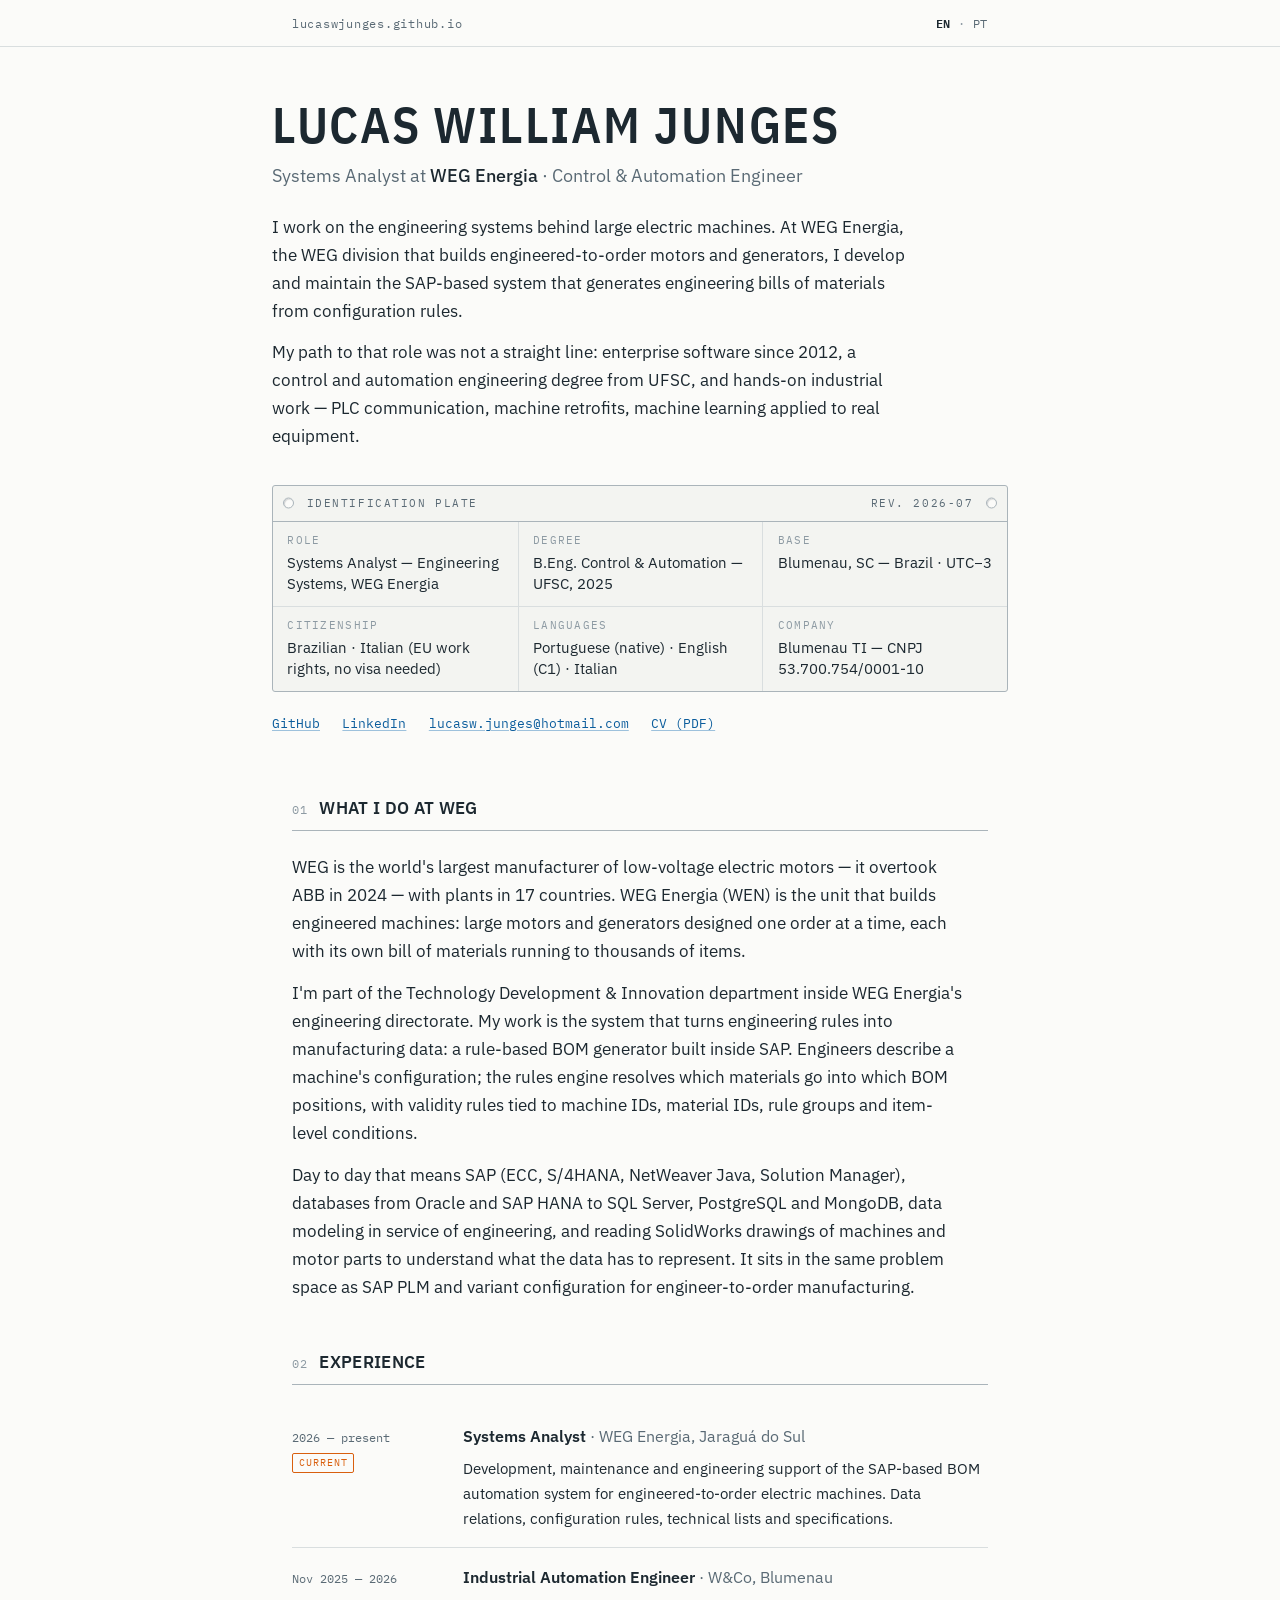
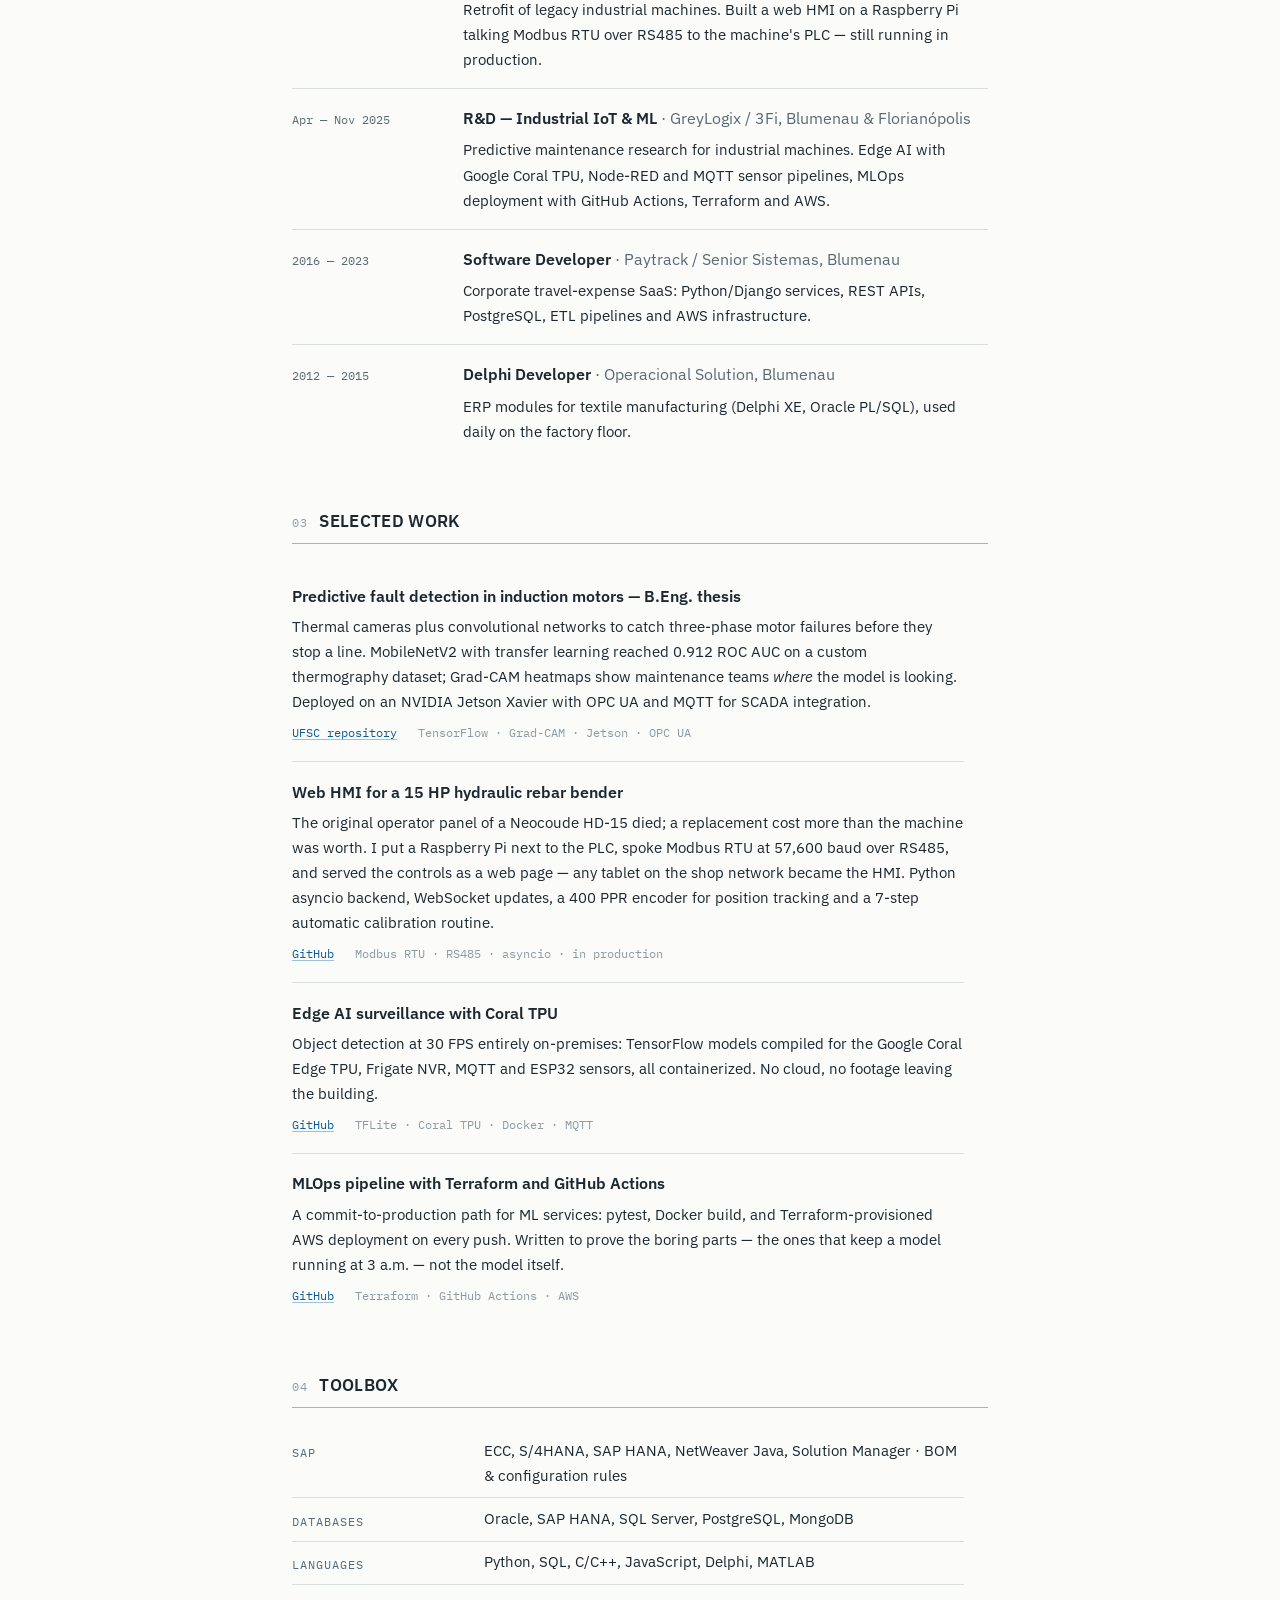
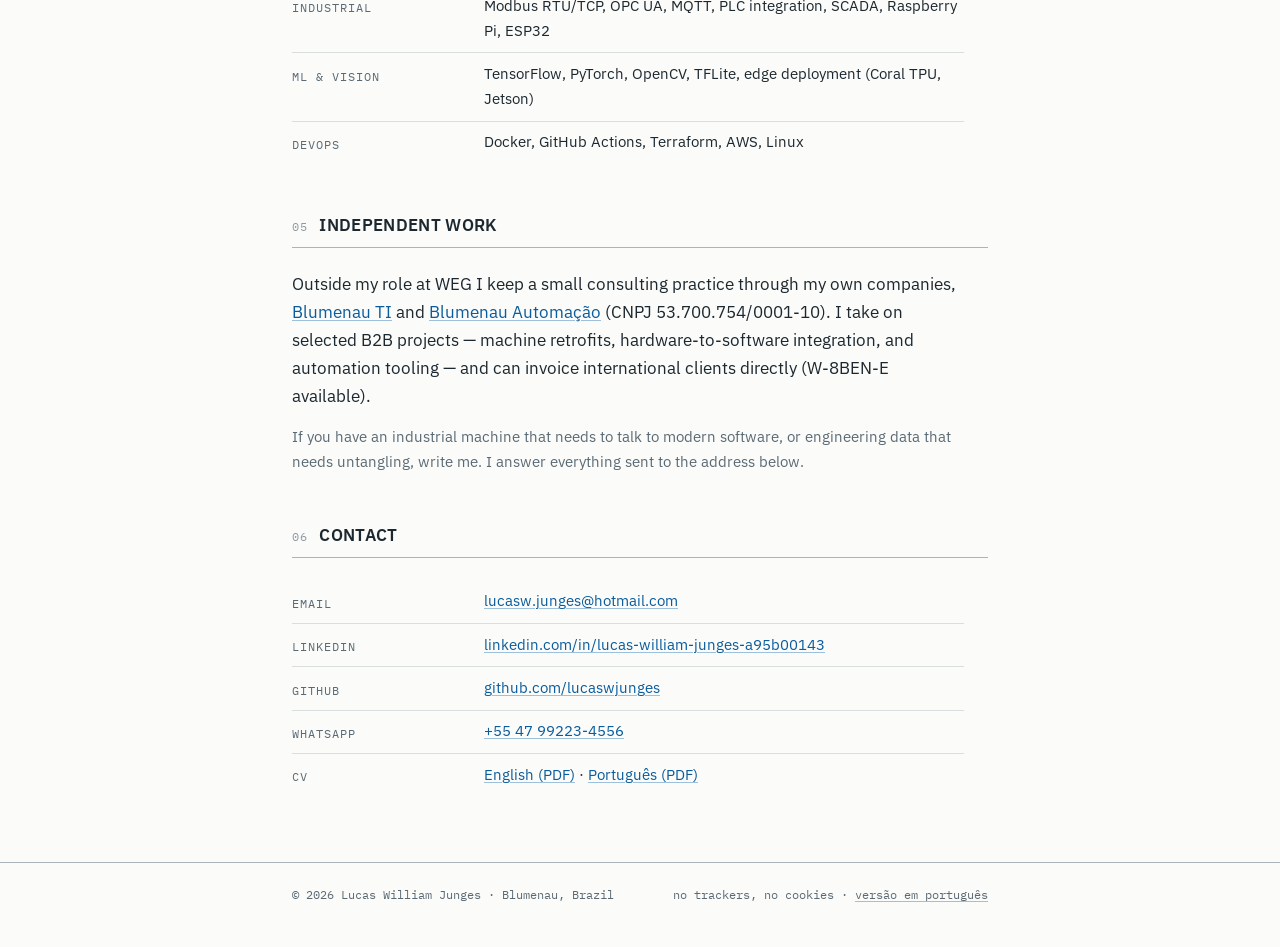
==== commit 31400d67: "Design pass: condensed nameplate display type, mounting-screw detail on plate Co-Authored-By: Claude" ====
--- a/index.html
+++ b/index.html
@@ -82,7 +82,7 @@
 
     <link rel="preconnect" href="https://fonts.googleapis.com">
     <link rel="preconnect" href="https://fonts.gstatic.com" crossorigin>
-    <link href="https://fonts.googleapis.com/css2?family=IBM+Plex+Sans:wght@400;500;600&family=IBM+Plex+Mono:wght@400;600&display=swap" rel="stylesheet">
+    <link href="https://fonts.googleapis.com/css2?family=IBM+Plex+Sans+Condensed:wght@600&family=IBM+Plex+Sans:wght@400;500;600&family=IBM+Plex+Mono:wght@400;600&display=swap" rel="stylesheet">
     <link rel="stylesheet" href="css/style.css">
 </head>
 <body>
--- a/css/style.css
+++ b/css/style.css
@@ -136,10 +136,12 @@
 .masthead { padding: 3.2rem 0 1.4rem; }
 
 .masthead h1 {
-  font-size: clamp(1.9rem, 5.2vw, 2.6rem);
+  font-family: "IBM Plex Sans Condensed", "IBM Plex Sans", sans-serif;
+  font-size: clamp(2.1rem, 6vw, 3.1rem);
   font-weight: 600;
-  letter-spacing: -0.015em;
-  line-height: 1.15;
+  letter-spacing: 0.035em;
+  line-height: 1.1;
+  text-transform: uppercase;
 }
 
 .masthead .role {
@@ -171,14 +173,32 @@
   justify-content: space-between;
   align-items: baseline;
   gap: 1rem;
-  padding: 0.5rem 0.9rem;
+  padding: 0.5rem 2.1rem;
   border-bottom: 1px solid var(--line-strong);
   font-family: "IBM Plex Mono", ui-monospace, monospace;
   font-size: 0.7rem;
   letter-spacing: 0.14em;
   text-transform: uppercase;
   color: var(--steel);
-}
+  position: relative;
+}
+
+/* mounting-screw holes, like a real rating plate */
+.plate-title::before,
+.plate-title::after {
+  content: "";
+  position: absolute;
+  top: 50%;
+  width: 9px;
+  height: 9px;
+  transform: translateY(-50%);
+  border-radius: 50%;
+  background: var(--paper);
+  border: 1px solid var(--line-strong);
+  box-shadow: inset 1px 1px 1px rgba(28, 40, 48, 0.18);
+}
+.plate-title::before { left: 0.6rem; }
+.plate-title::after { right: 0.6rem; }
 
 .plate-grid {
   display: grid;
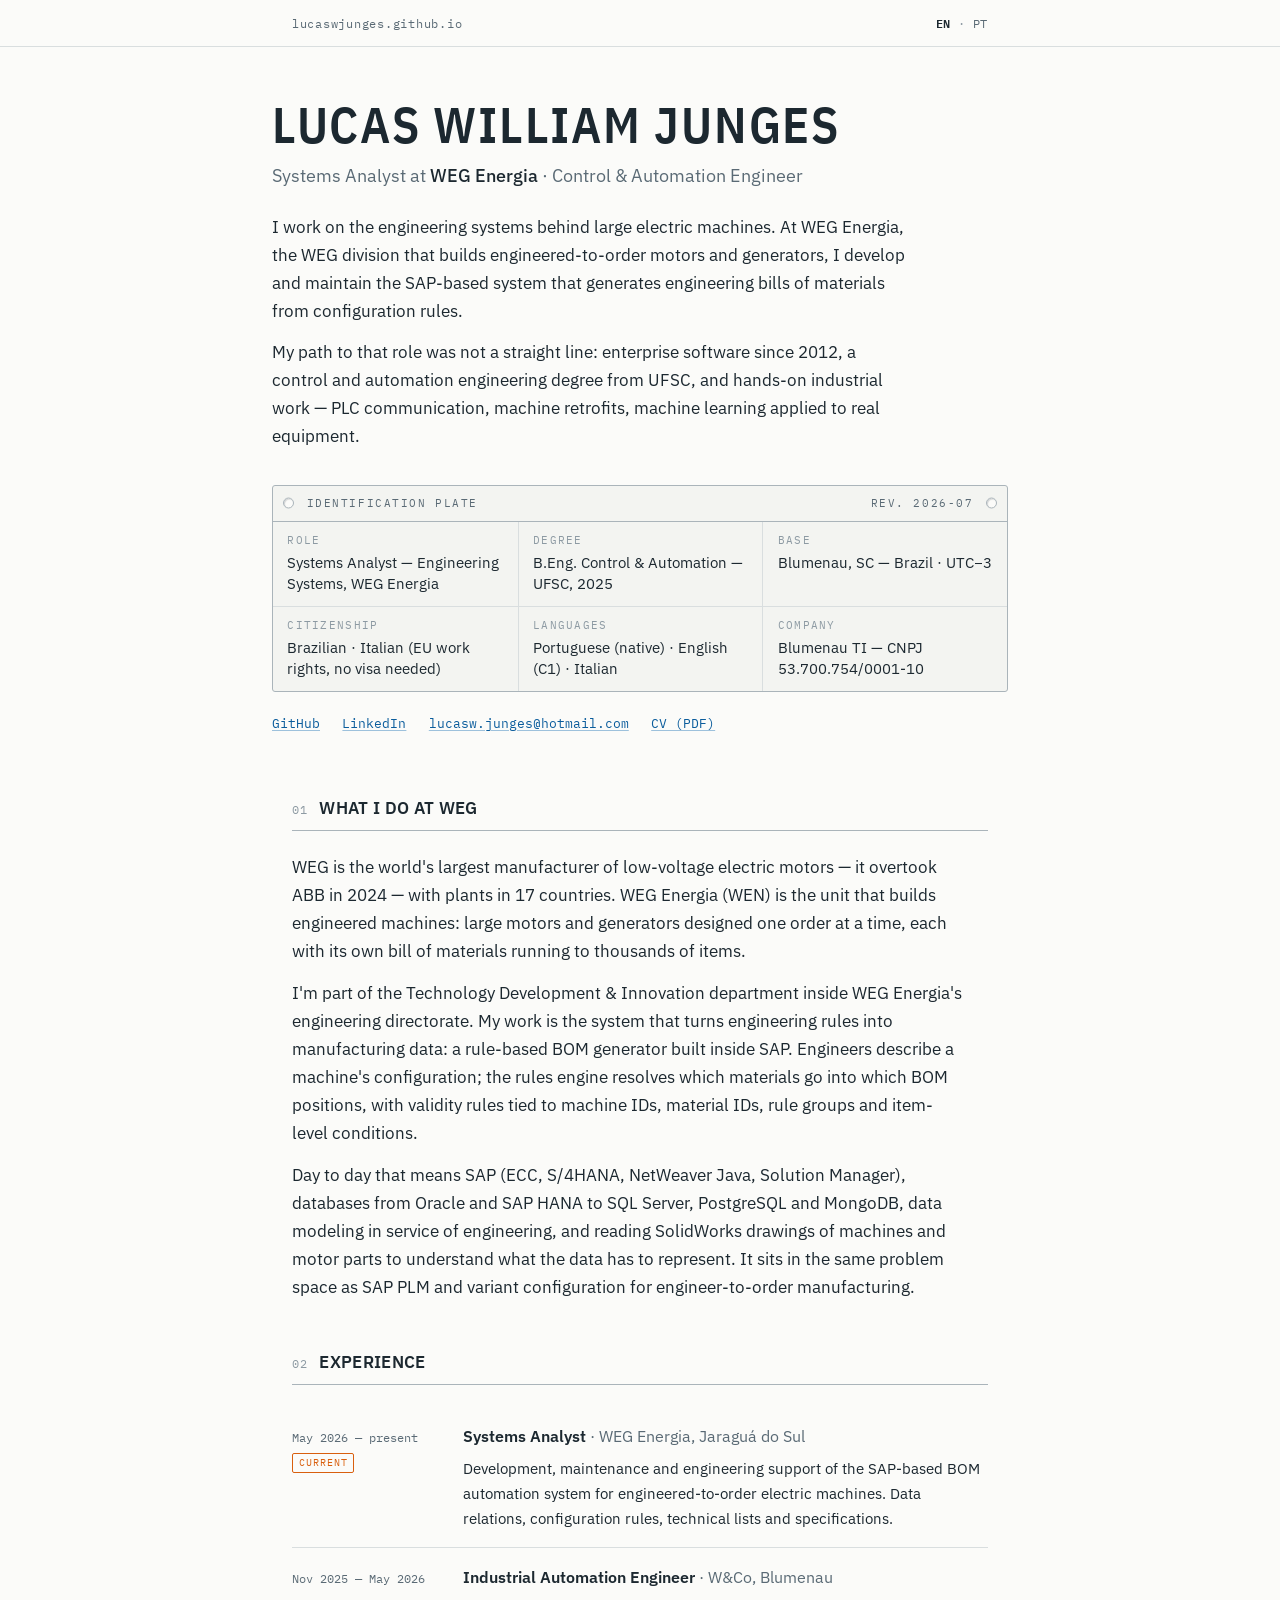
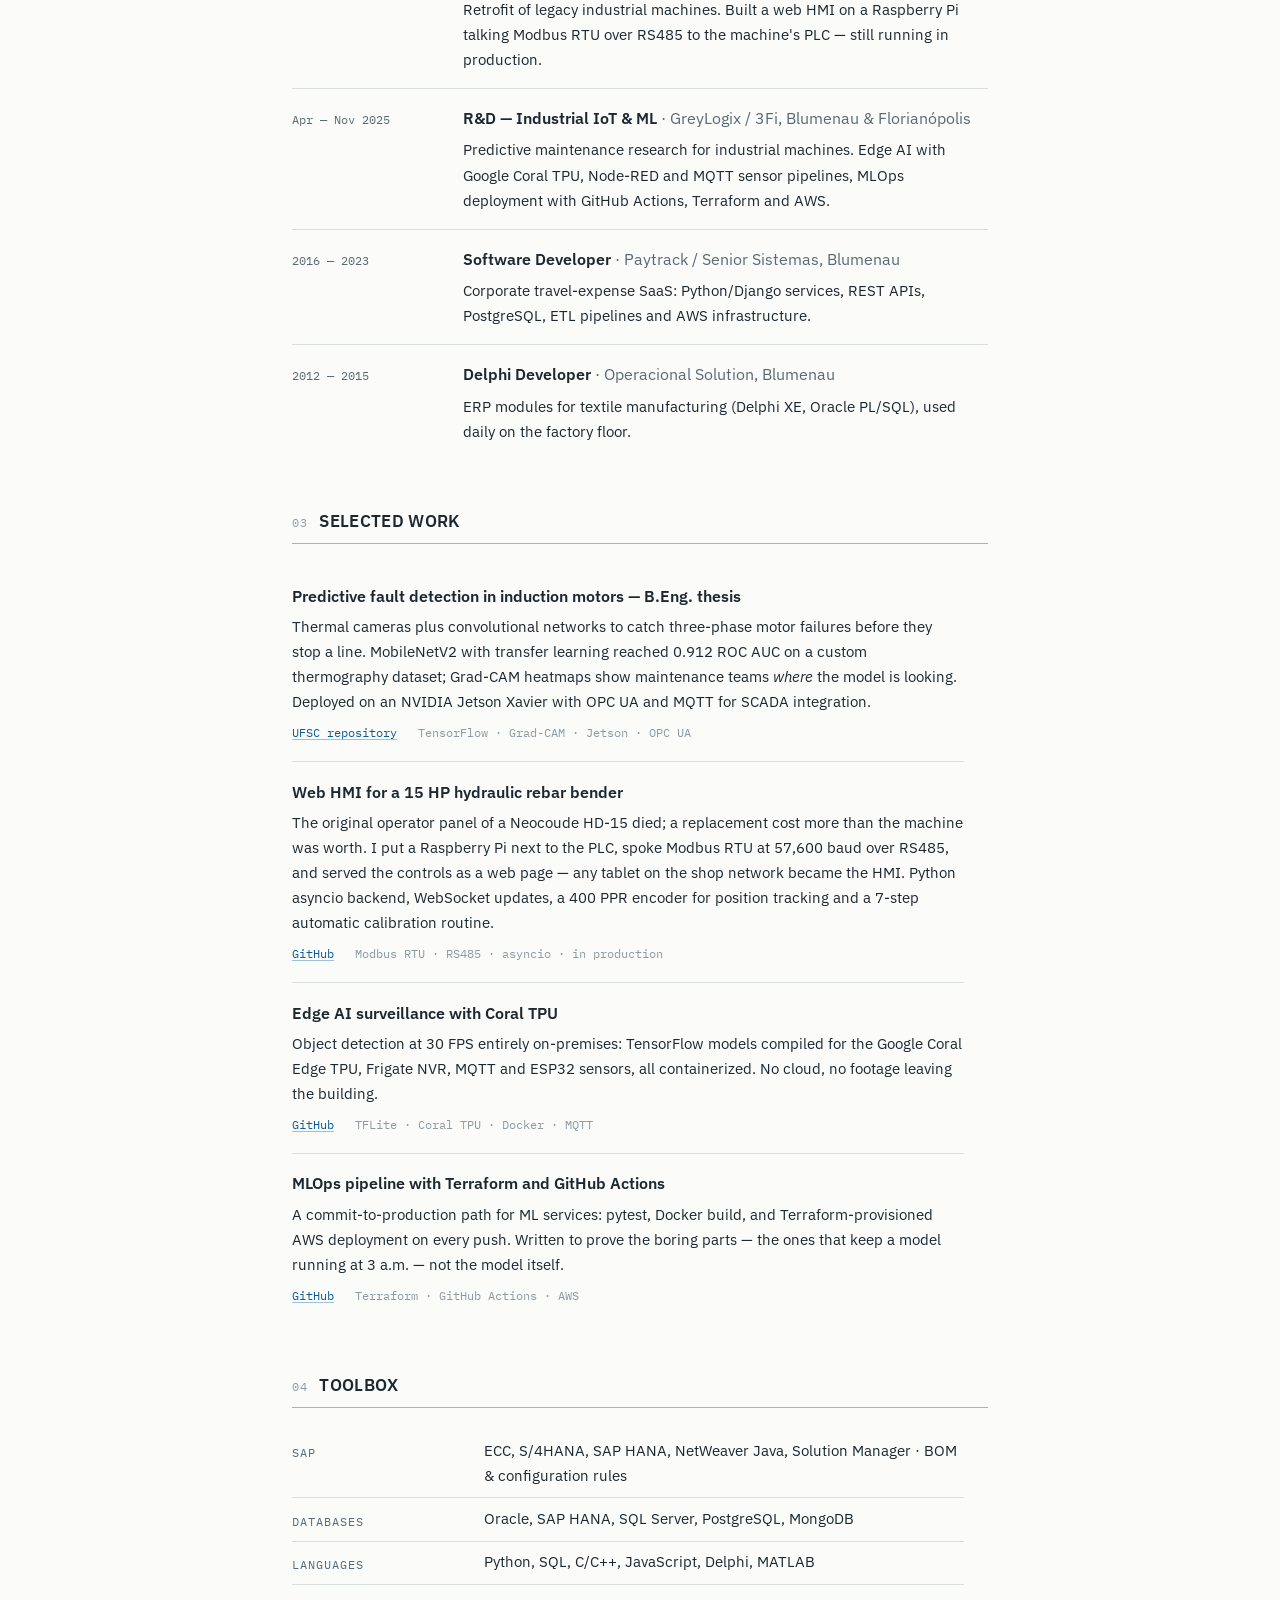
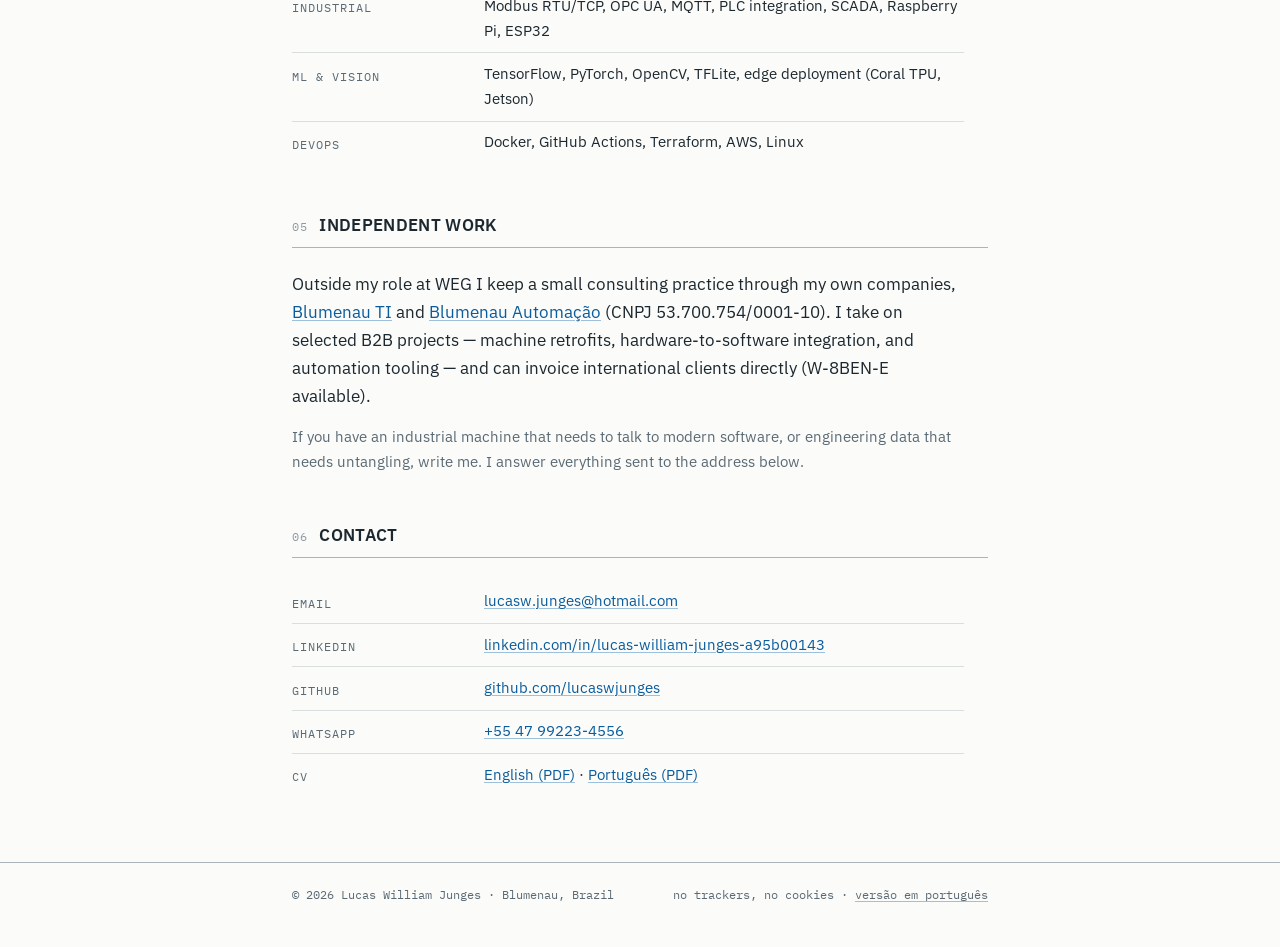
==== commit 399a4255: "Set exact WEG start date (May 2026) on site and CV PDFs Co-Authored-By: Claude Fable 5 <noreply@anth" ====
--- a/index.html
+++ b/index.html
@@ -205,7 +205,7 @@
                 </div>
                 <ul class="xp">
                     <li>
-                        <div class="when">2026 — present<br><span class="now">current</span></div>
+                        <div class="when">May 2026 — present<br><span class="now">current</span></div>
                         <div>
                             <h3>Systems Analyst <span class="org">· WEG Energia, Jaraguá do Sul</span></h3>
                             <p class="what">
@@ -216,7 +216,7 @@
                         </div>
                     </li>
                     <li>
-                        <div class="when">Nov 2025 — 2026</div>
+                        <div class="when">Nov 2025 — May 2026</div>
                         <div>
                             <h3>Industrial Automation Engineer <span class="org">· W&amp;Co, Blumenau</span></h3>
                             <p class="what">
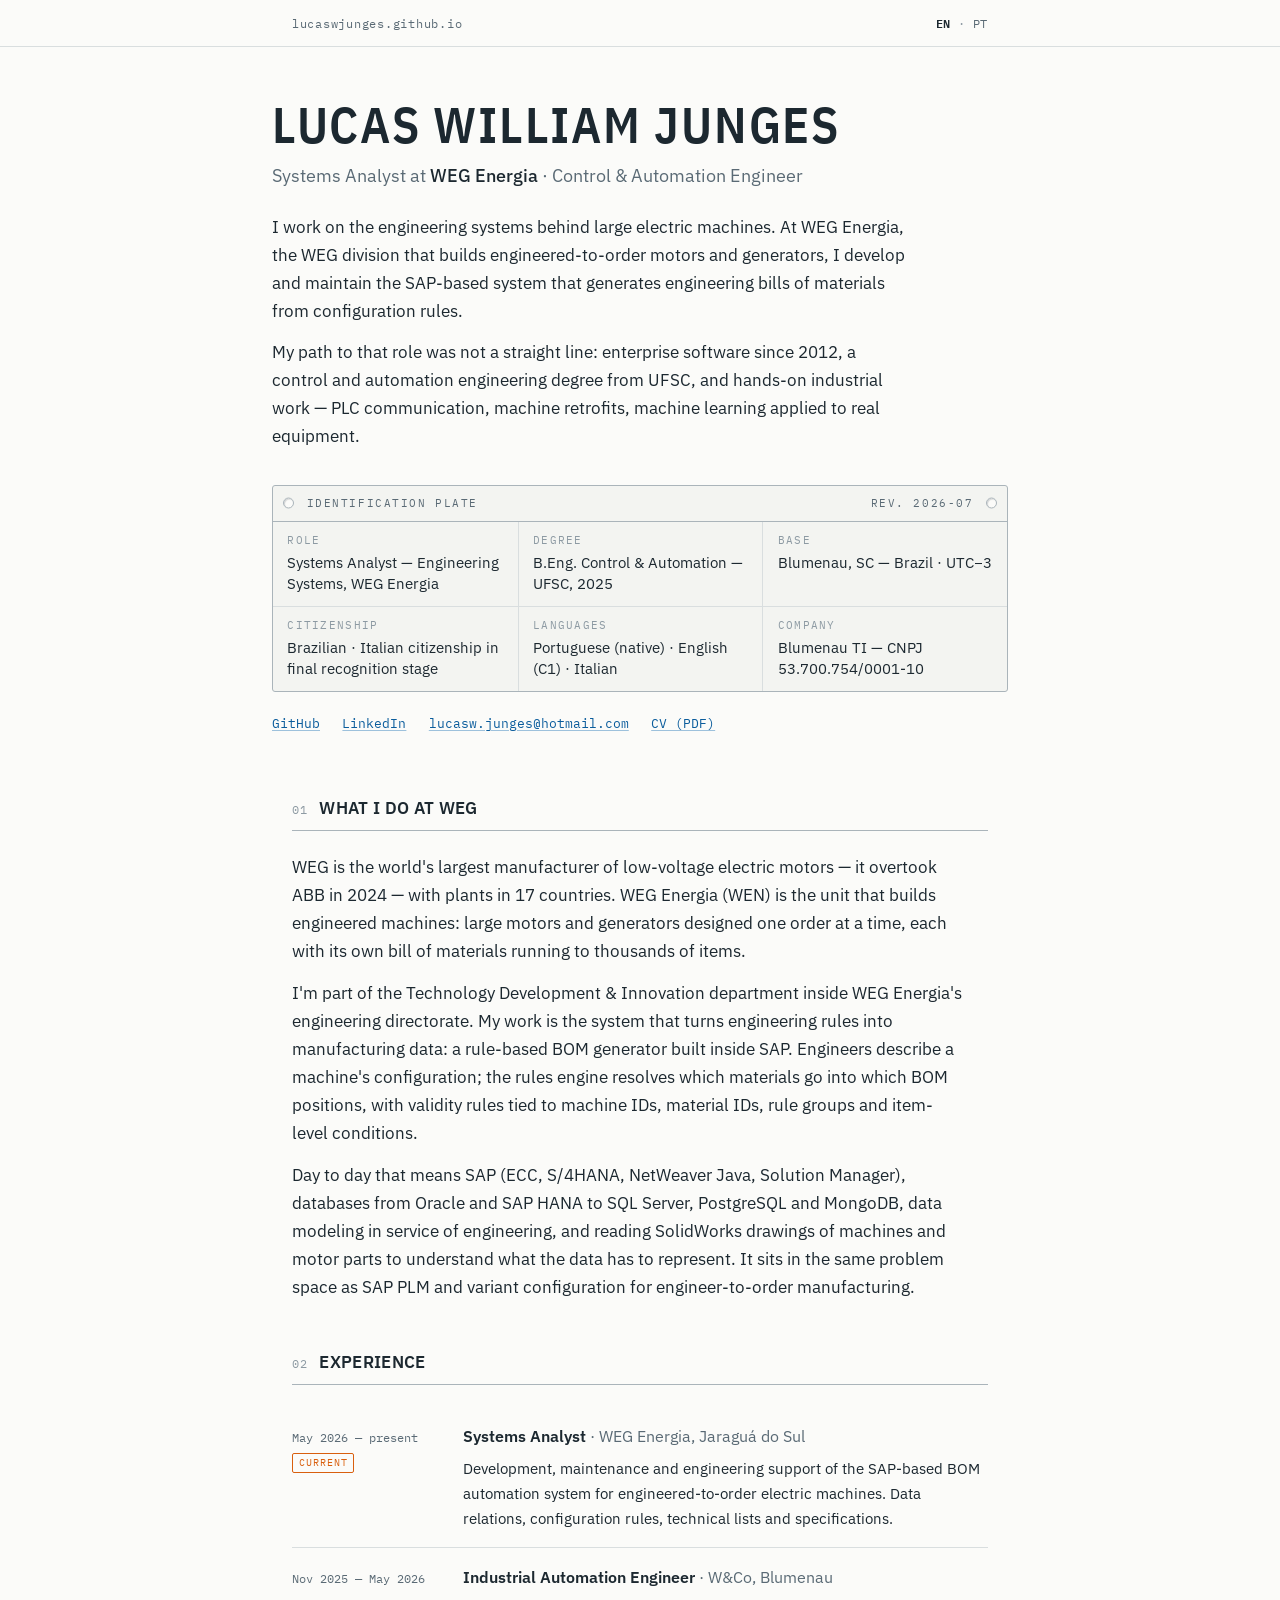
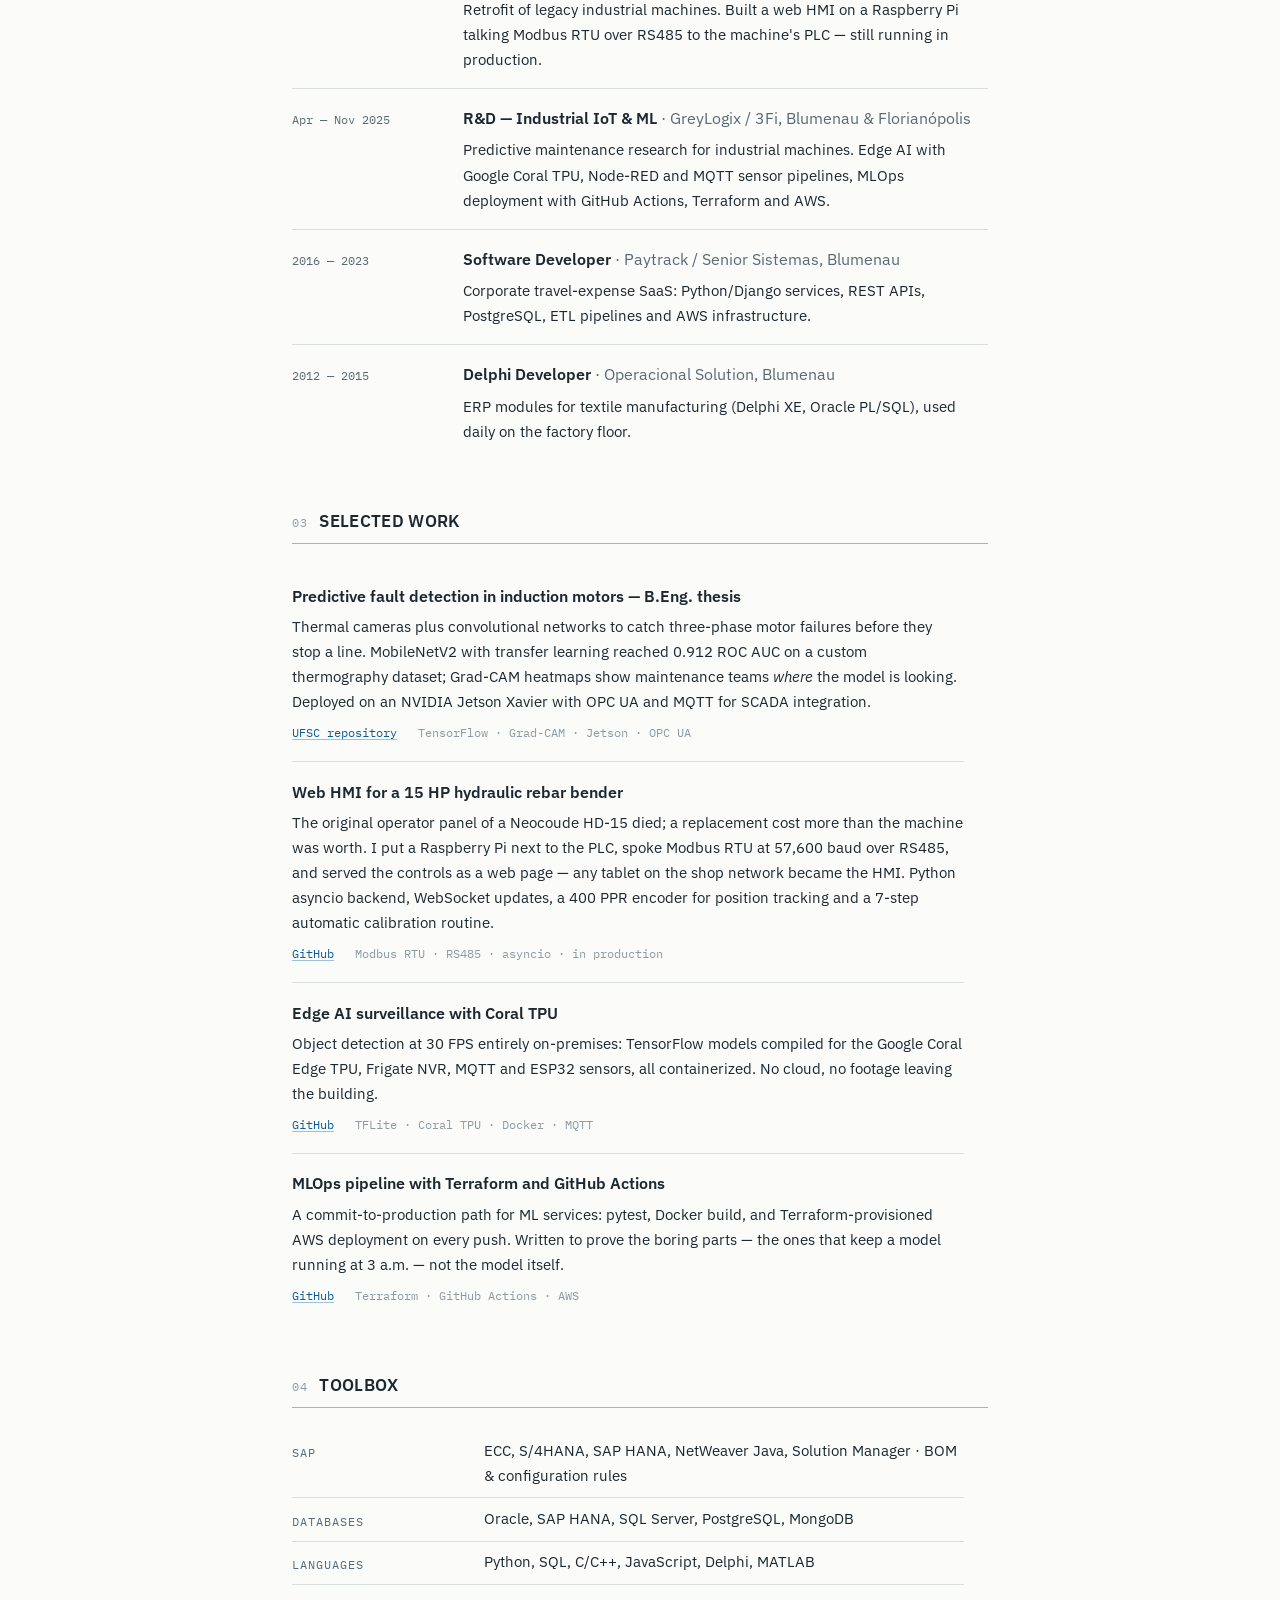
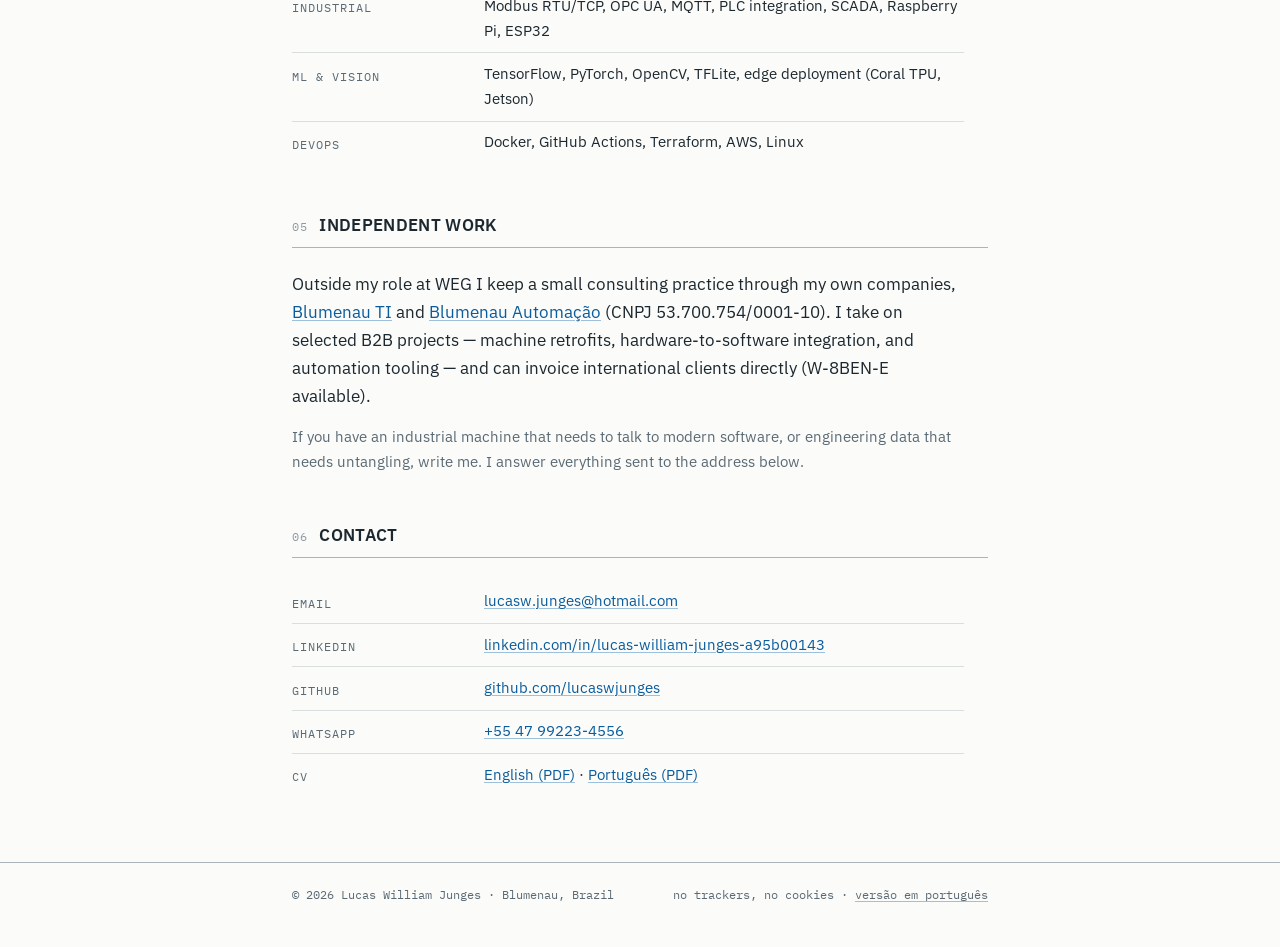
==== commit 4785afb5: "Correct citizenship status: Italian recognition in final stage, not yet documented Site, JSON-LD and" ====
--- a/index.html
+++ b/index.html
@@ -45,10 +45,7 @@
         },
         "url": "https://lucaswjunges.github.io/",
         "email": "mailto:lucasw.junges@hotmail.com",
-        "nationality": [
-          { "@type": "Country", "name": "Brazil" },
-          { "@type": "Country", "name": "Italy" }
-        ],
+        "nationality": { "@type": "Country", "name": "Brazil" },
         "knowsLanguage": ["pt-BR", "en", "it"],
         "address": {
           "@type": "PostalAddress",
@@ -144,7 +141,7 @@
                     </div>
                     <div class="plate-cell">
                         <dt>Citizenship</dt>
-                        <dd>Brazilian · Italian (EU work rights, no visa needed)</dd>
+                        <dd>Brazilian · Italian citizenship in final recognition stage</dd>
                     </div>
                     <div class="plate-cell">
                         <dt>Languages</dt>
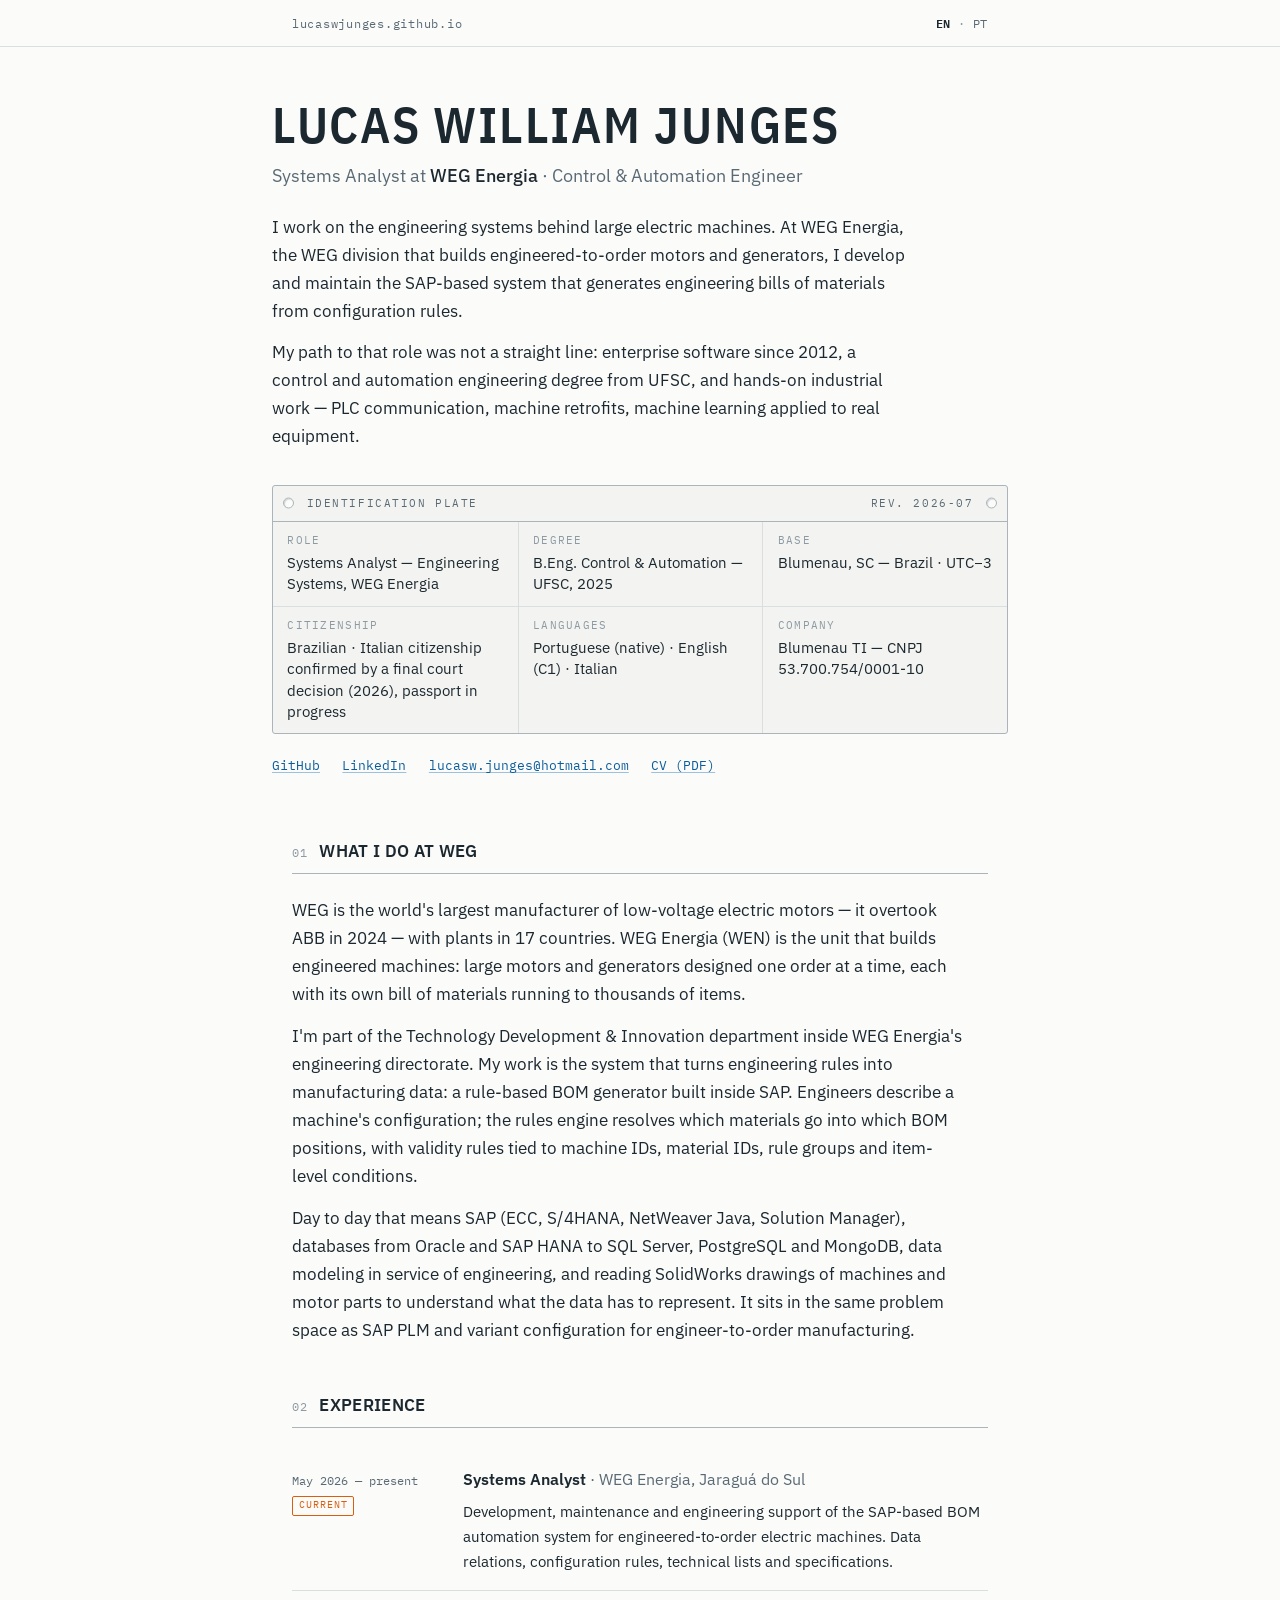
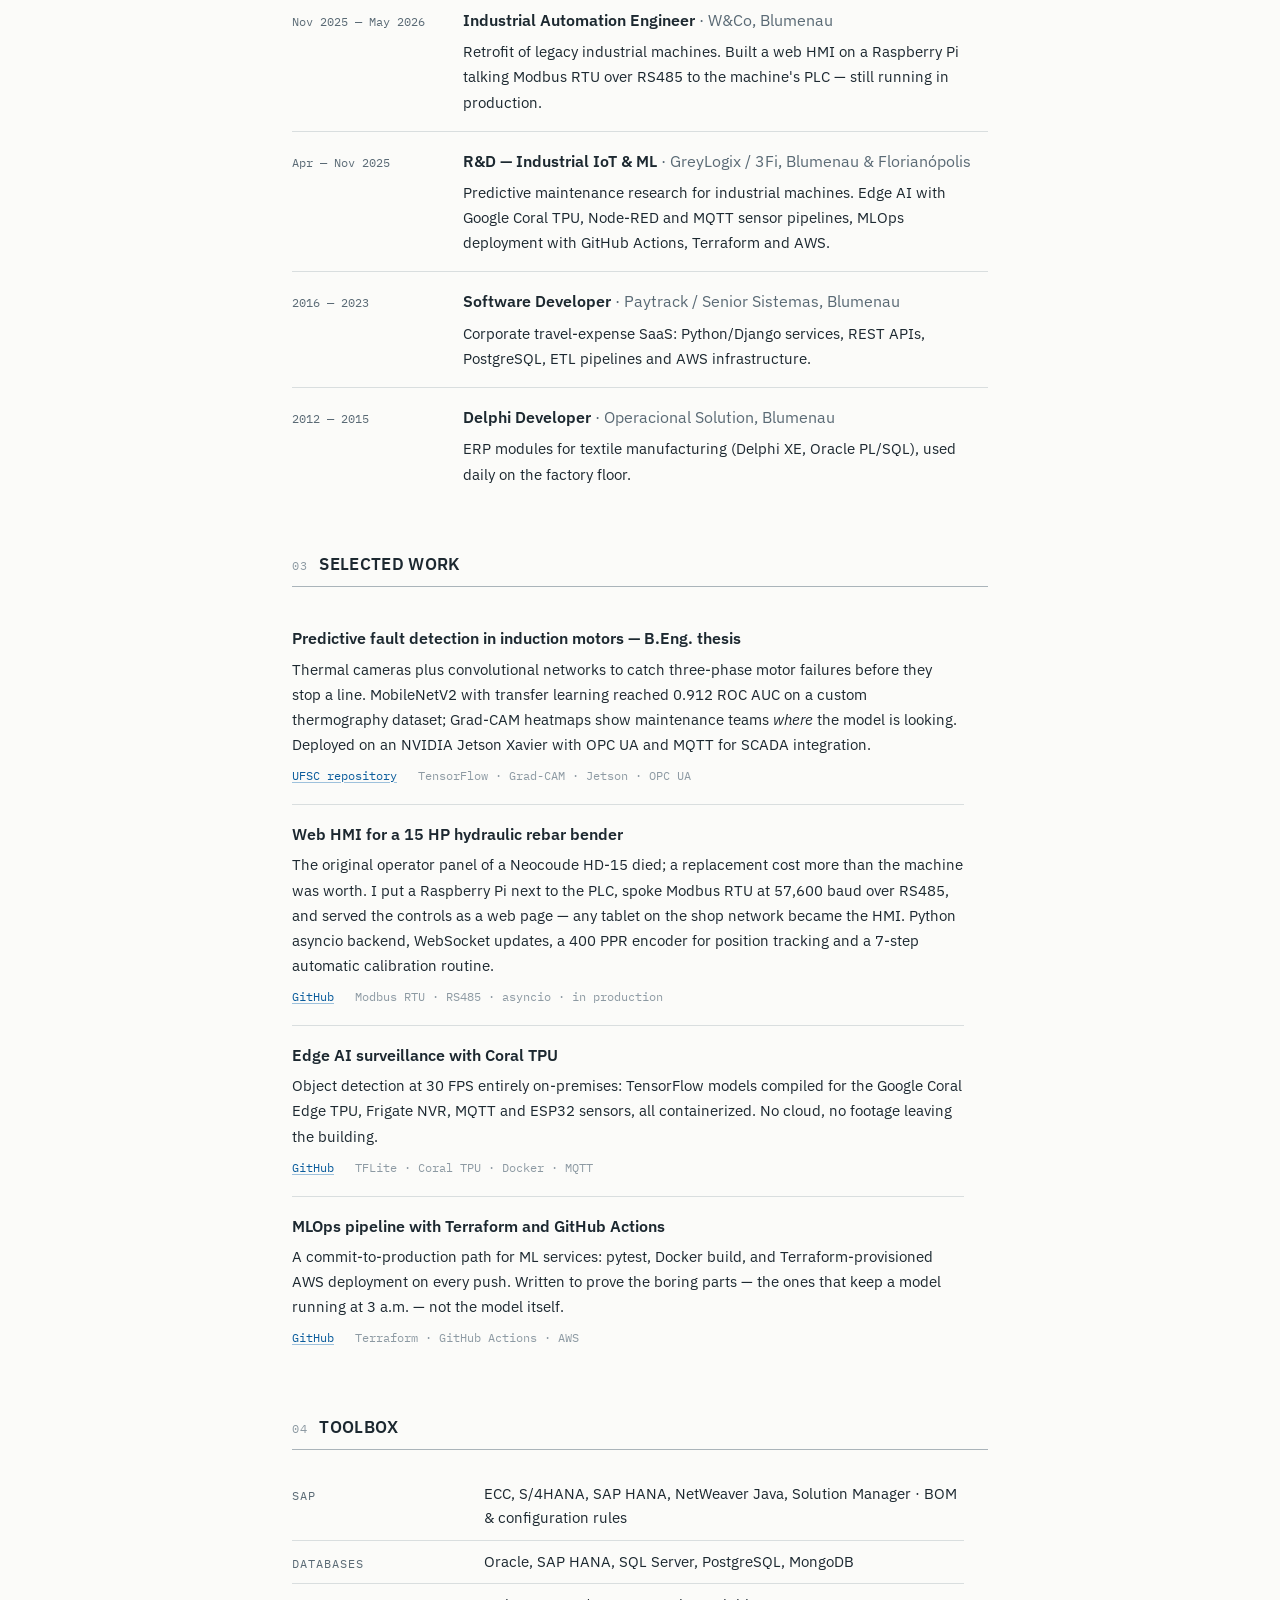
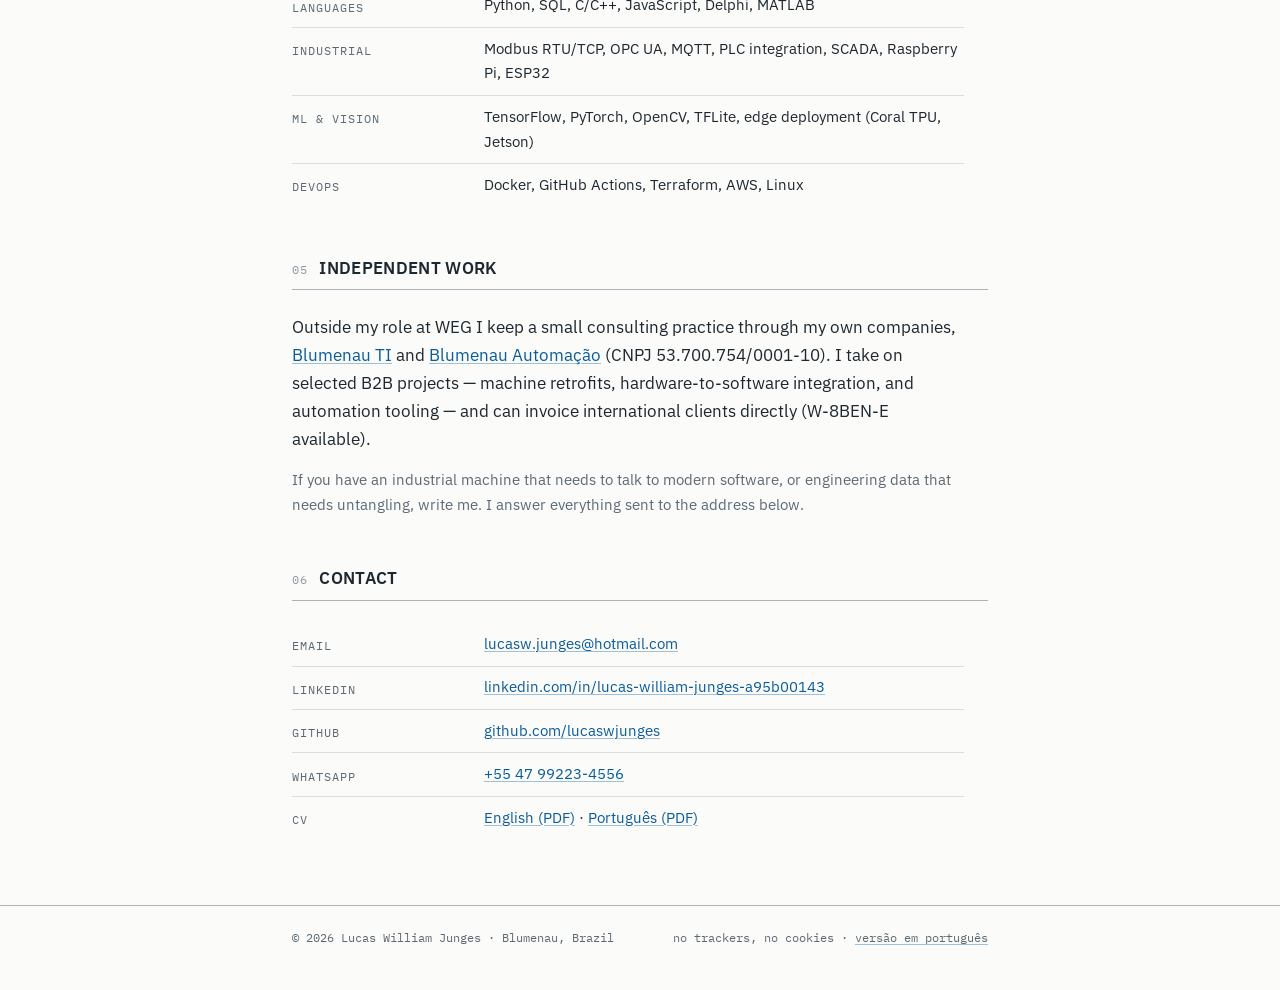
==== commit da572f5d: "Update citizenship status: confirmed by final court decision, passport in progress Co-Authored-By: C" ====
--- a/index.html
+++ b/index.html
@@ -141,7 +141,7 @@
                     </div>
                     <div class="plate-cell">
                         <dt>Citizenship</dt>
-                        <dd>Brazilian · Italian citizenship in final recognition stage</dd>
+                        <dd>Brazilian · Italian citizenship confirmed by a final court decision (2026), passport in progress</dd>
                     </div>
                     <div class="plate-cell">
                         <dt>Languages</dt>
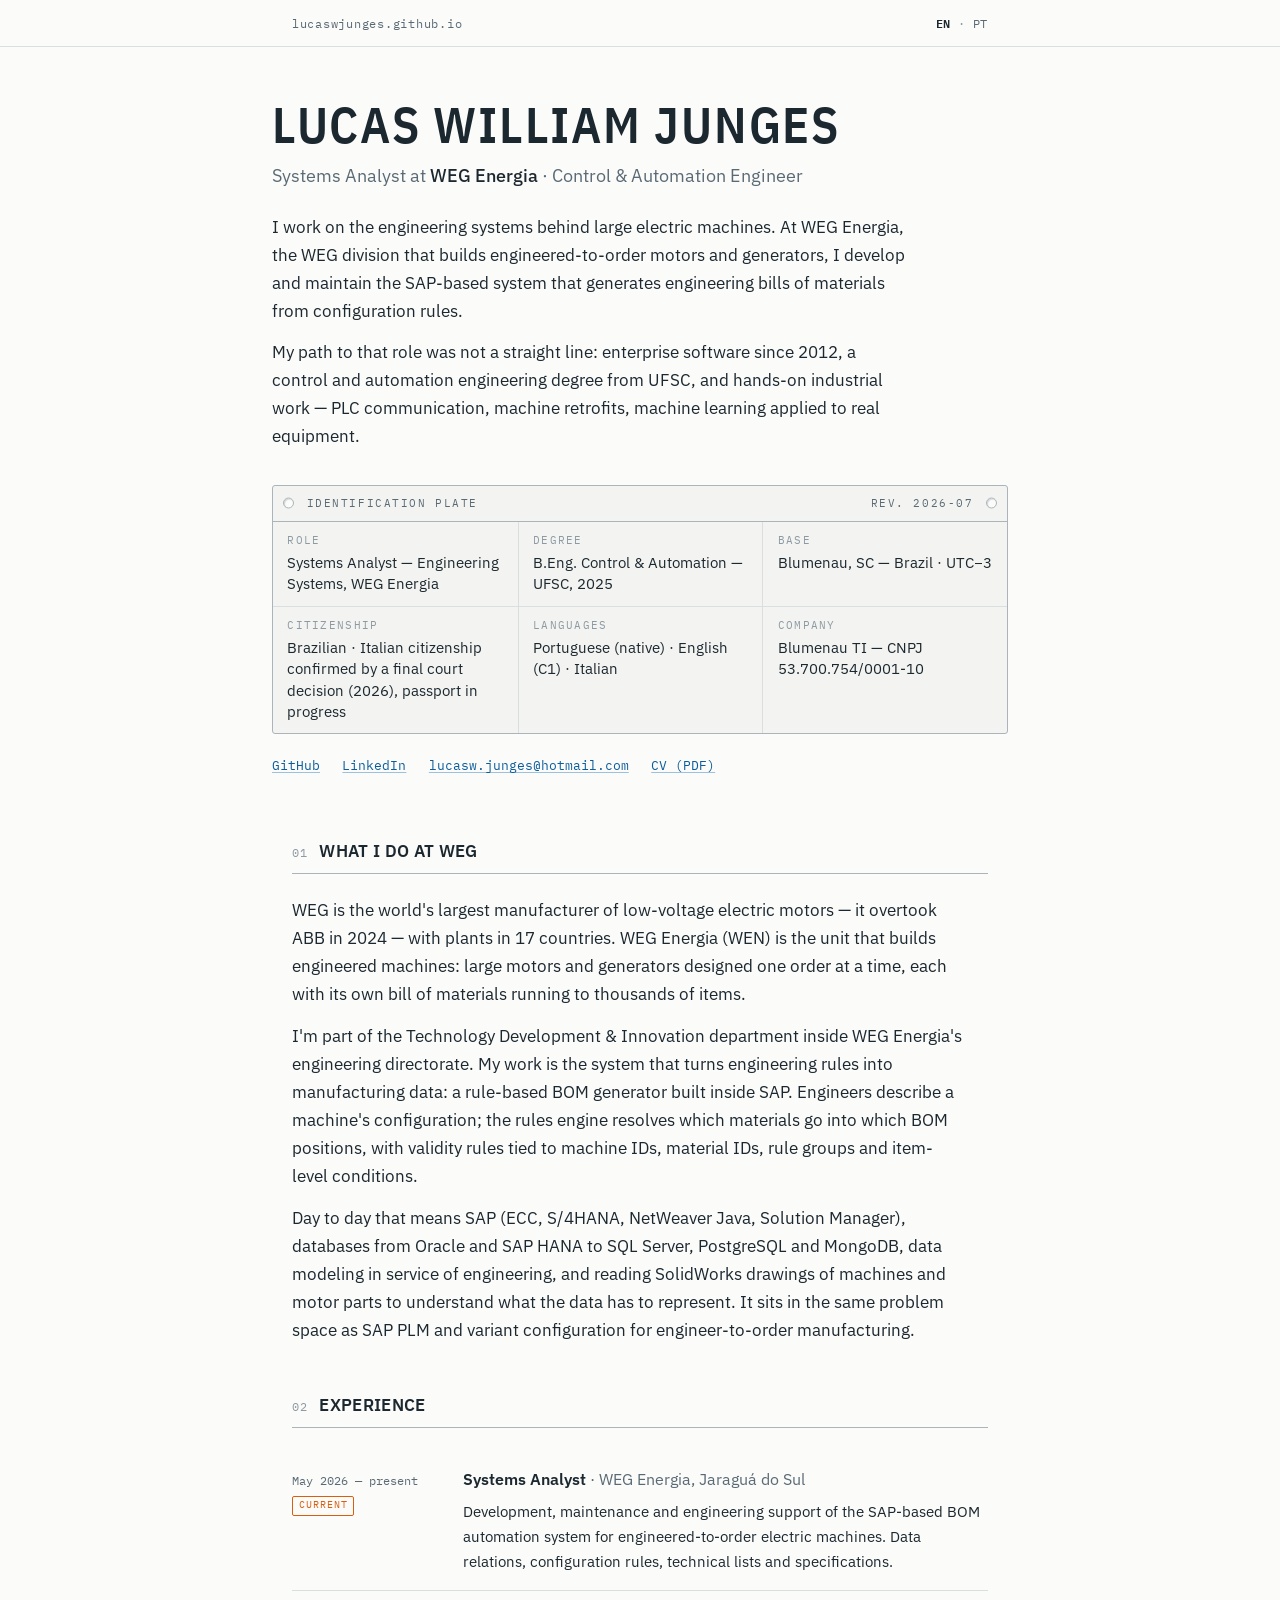
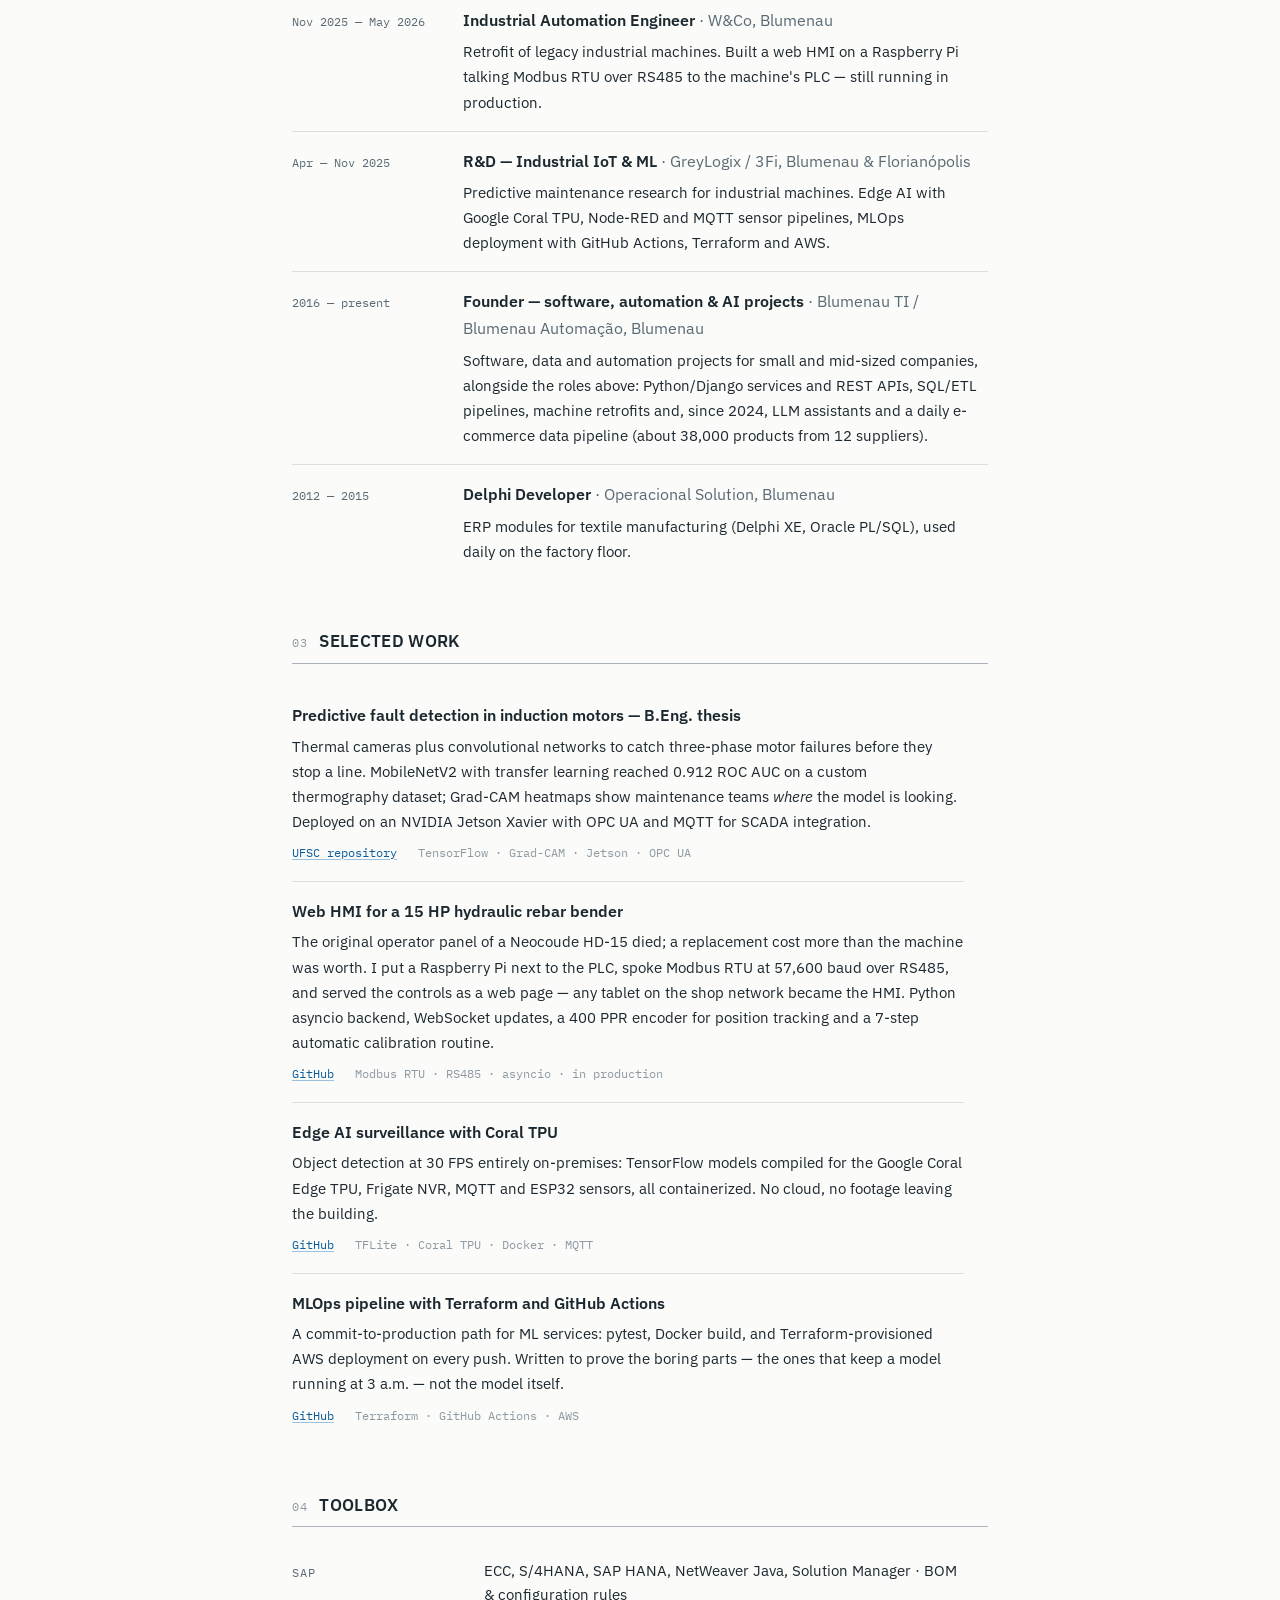
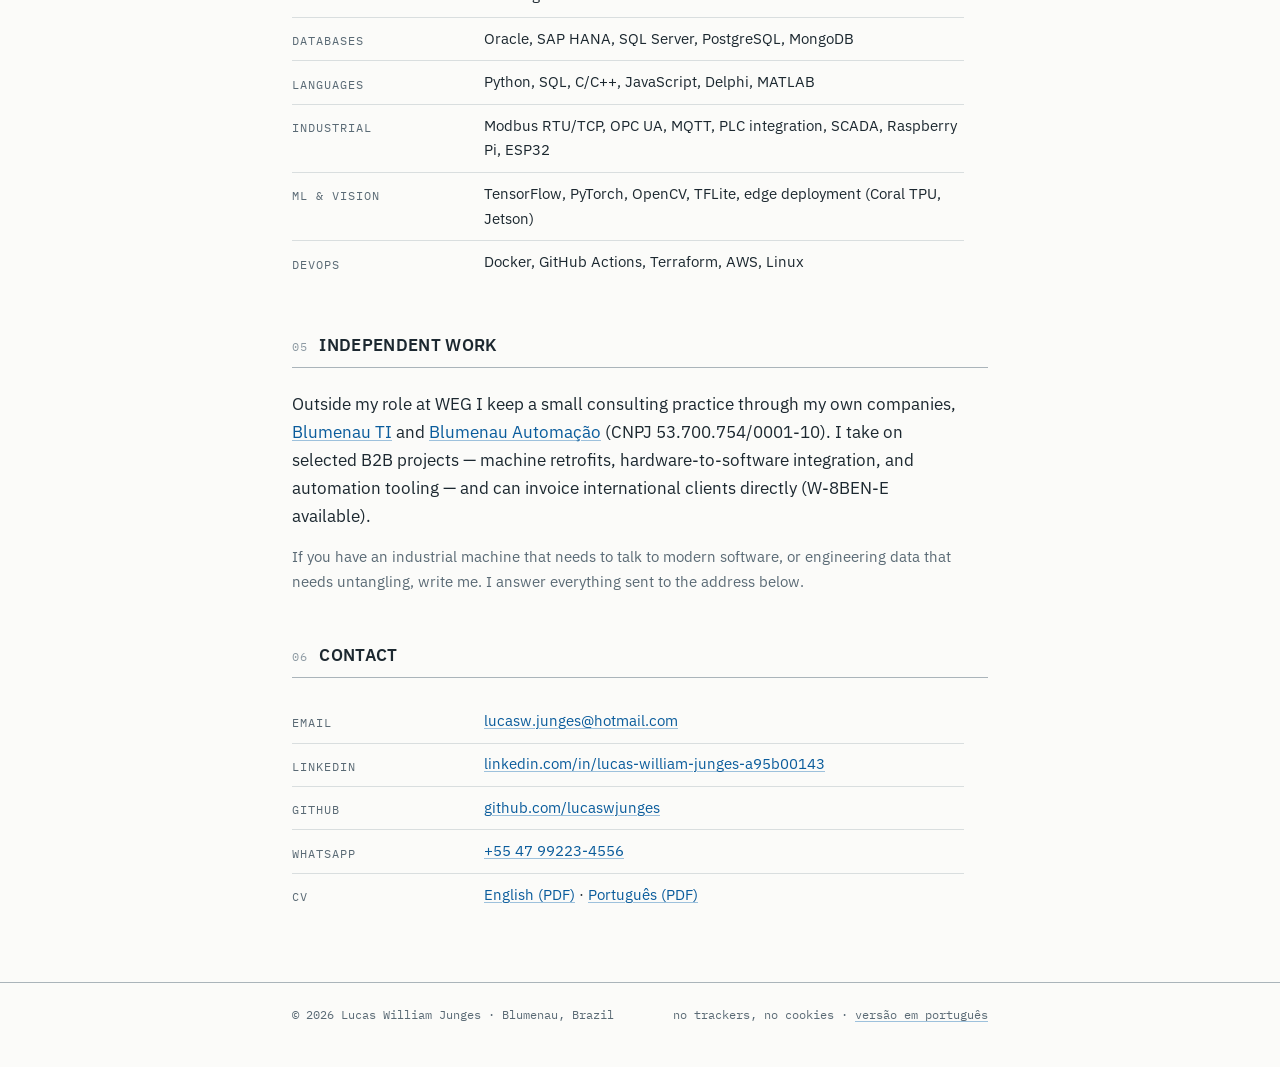
==== commit 4a4e58bb: "Replace the Paytrack entry with own-business work (2016–present) on site and CVs Co-Authored-By: Cla" ====
--- a/index.html
+++ b/index.html
@@ -234,12 +234,14 @@
                         </div>
                     </li>
                     <li>
-                        <div class="when">2016 — 2023</div>
-                        <div>
-                            <h3>Software Developer <span class="org">· Paytrack / Senior Sistemas, Blumenau</span></h3>
-                            <p class="what">
-                                Corporate travel-expense SaaS: Python/Django services, REST APIs, PostgreSQL, ETL
-                                pipelines and AWS infrastructure.
+                        <div class="when">2016 — present</div>
+                        <div>
+                            <h3>Founder — software, automation &amp; AI projects <span class="org">· Blumenau TI / Blumenau Automação, Blumenau</span></h3>
+                            <p class="what">
+                                Software, data and automation projects for small and mid-sized companies, alongside the
+                                roles above: Python/Django services and REST APIs, SQL/ETL pipelines, machine retrofits
+                                and, since 2024, LLM assistants and a daily e-commerce data pipeline (about 38,000
+                                products from 12 suppliers).
                             </p>
                         </div>
                     </li>
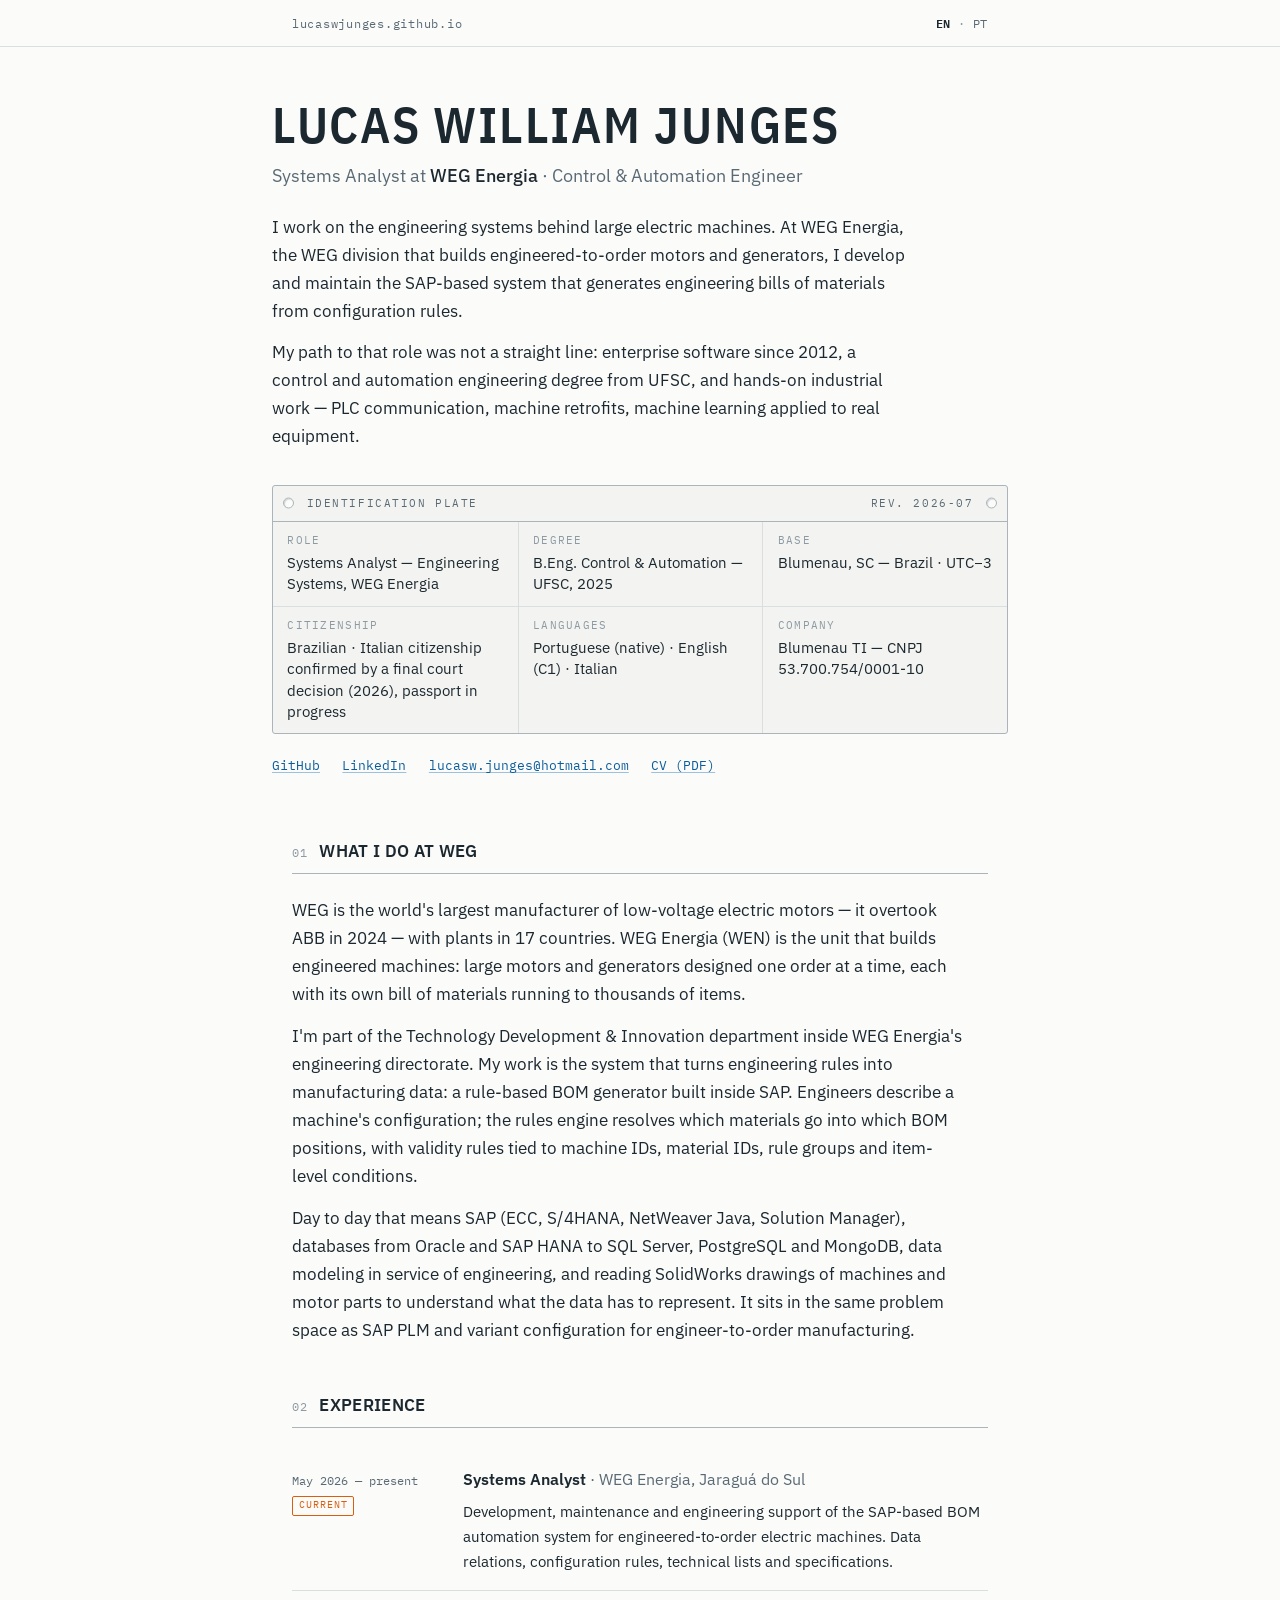
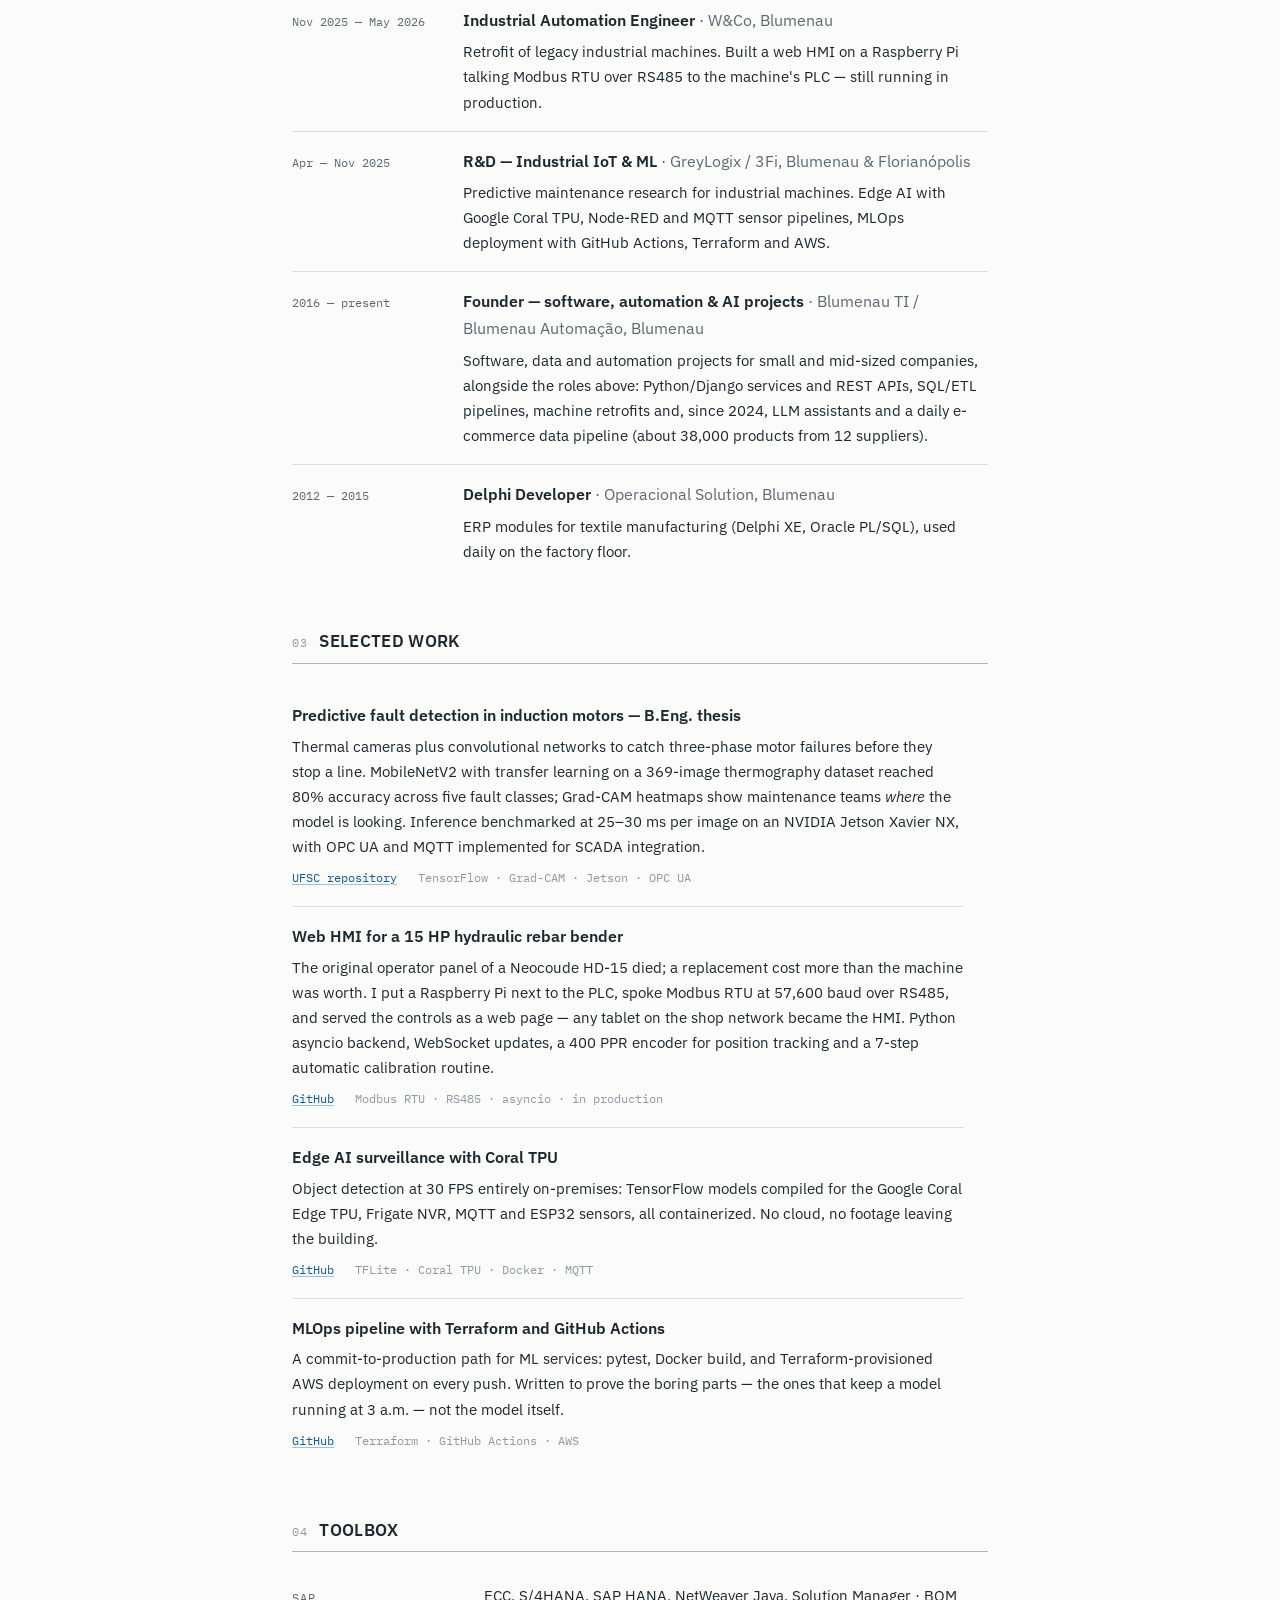
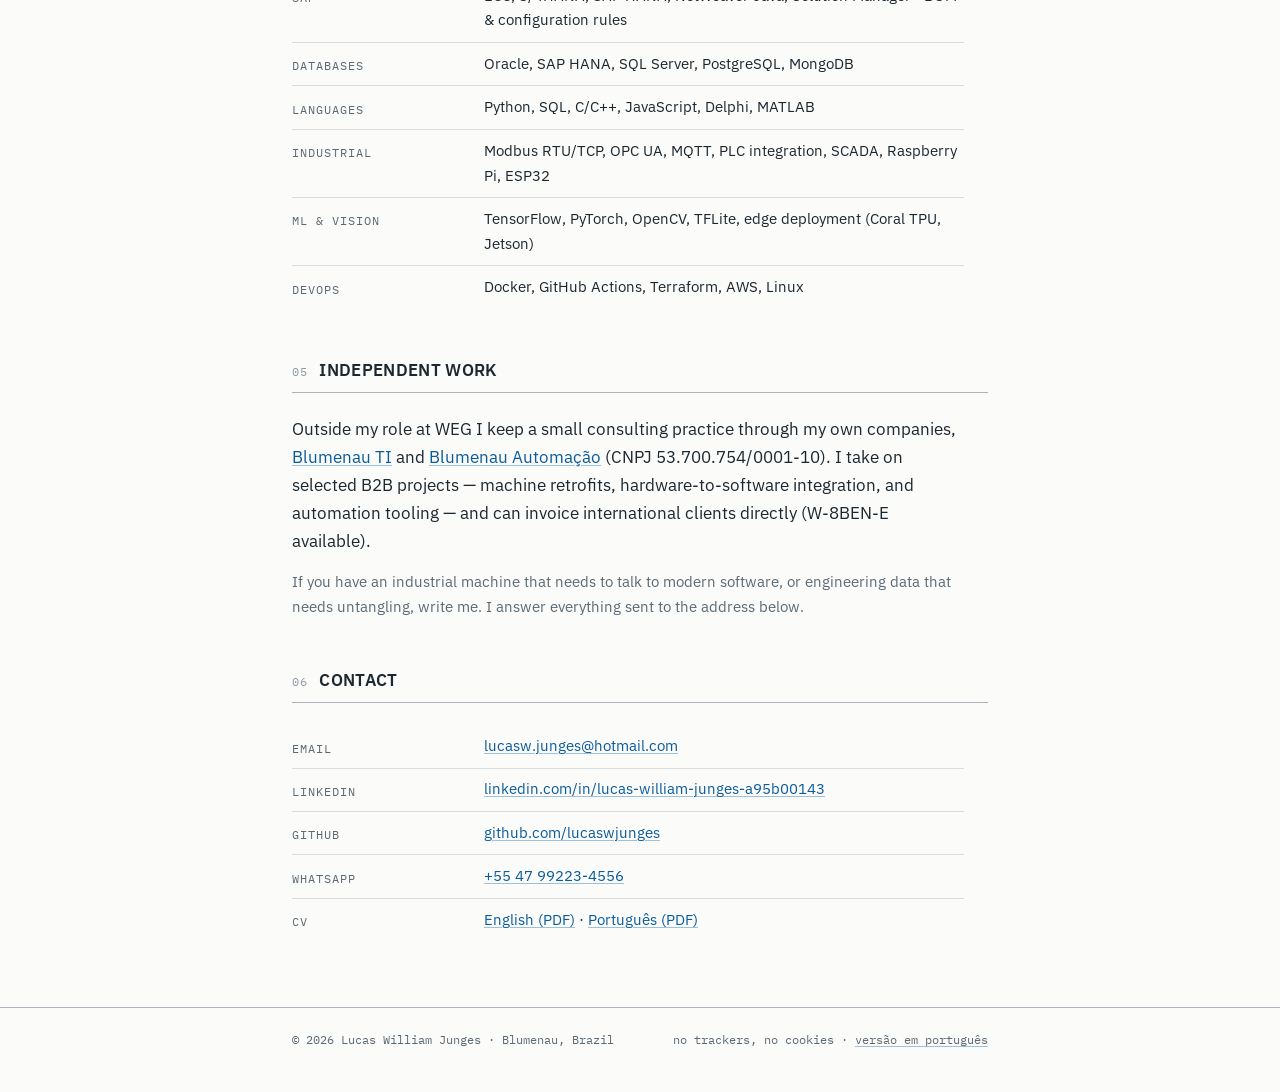
==== commit c0ec742a: "Correct the thesis result: 80% accuracy on five fault classes (369 thermal images), Jetson figure is" ====
--- a/index.html
+++ b/index.html
@@ -270,10 +270,10 @@
                         <h3>Predictive fault detection in induction motors — B.Eng. thesis</h3>
                         <p class="desc">
                             Thermal cameras plus convolutional networks to catch three-phase motor failures before
-                            they stop a line. MobileNetV2 with transfer learning reached 0.912 ROC AUC on a custom
-                            thermography dataset; Grad-CAM heatmaps show maintenance teams <em>where</em> the model
-                            is looking. Deployed on an NVIDIA Jetson Xavier with OPC UA and MQTT for SCADA
-                            integration.
+                            they stop a line. MobileNetV2 with transfer learning on a 369-image thermography dataset reached 80% accuracy across
+                            five fault classes; Grad-CAM heatmaps show maintenance teams <em>where</em> the model
+                            is looking. Inference benchmarked at 25–30 ms per image on an NVIDIA Jetson Xavier NX, with OPC UA
+                            and MQTT implemented for SCADA integration.
                         </p>
                         <p class="refs">
                             <a href="https://repositorio.ufsc.br/handle/123456789/271512">UFSC repository</a>
